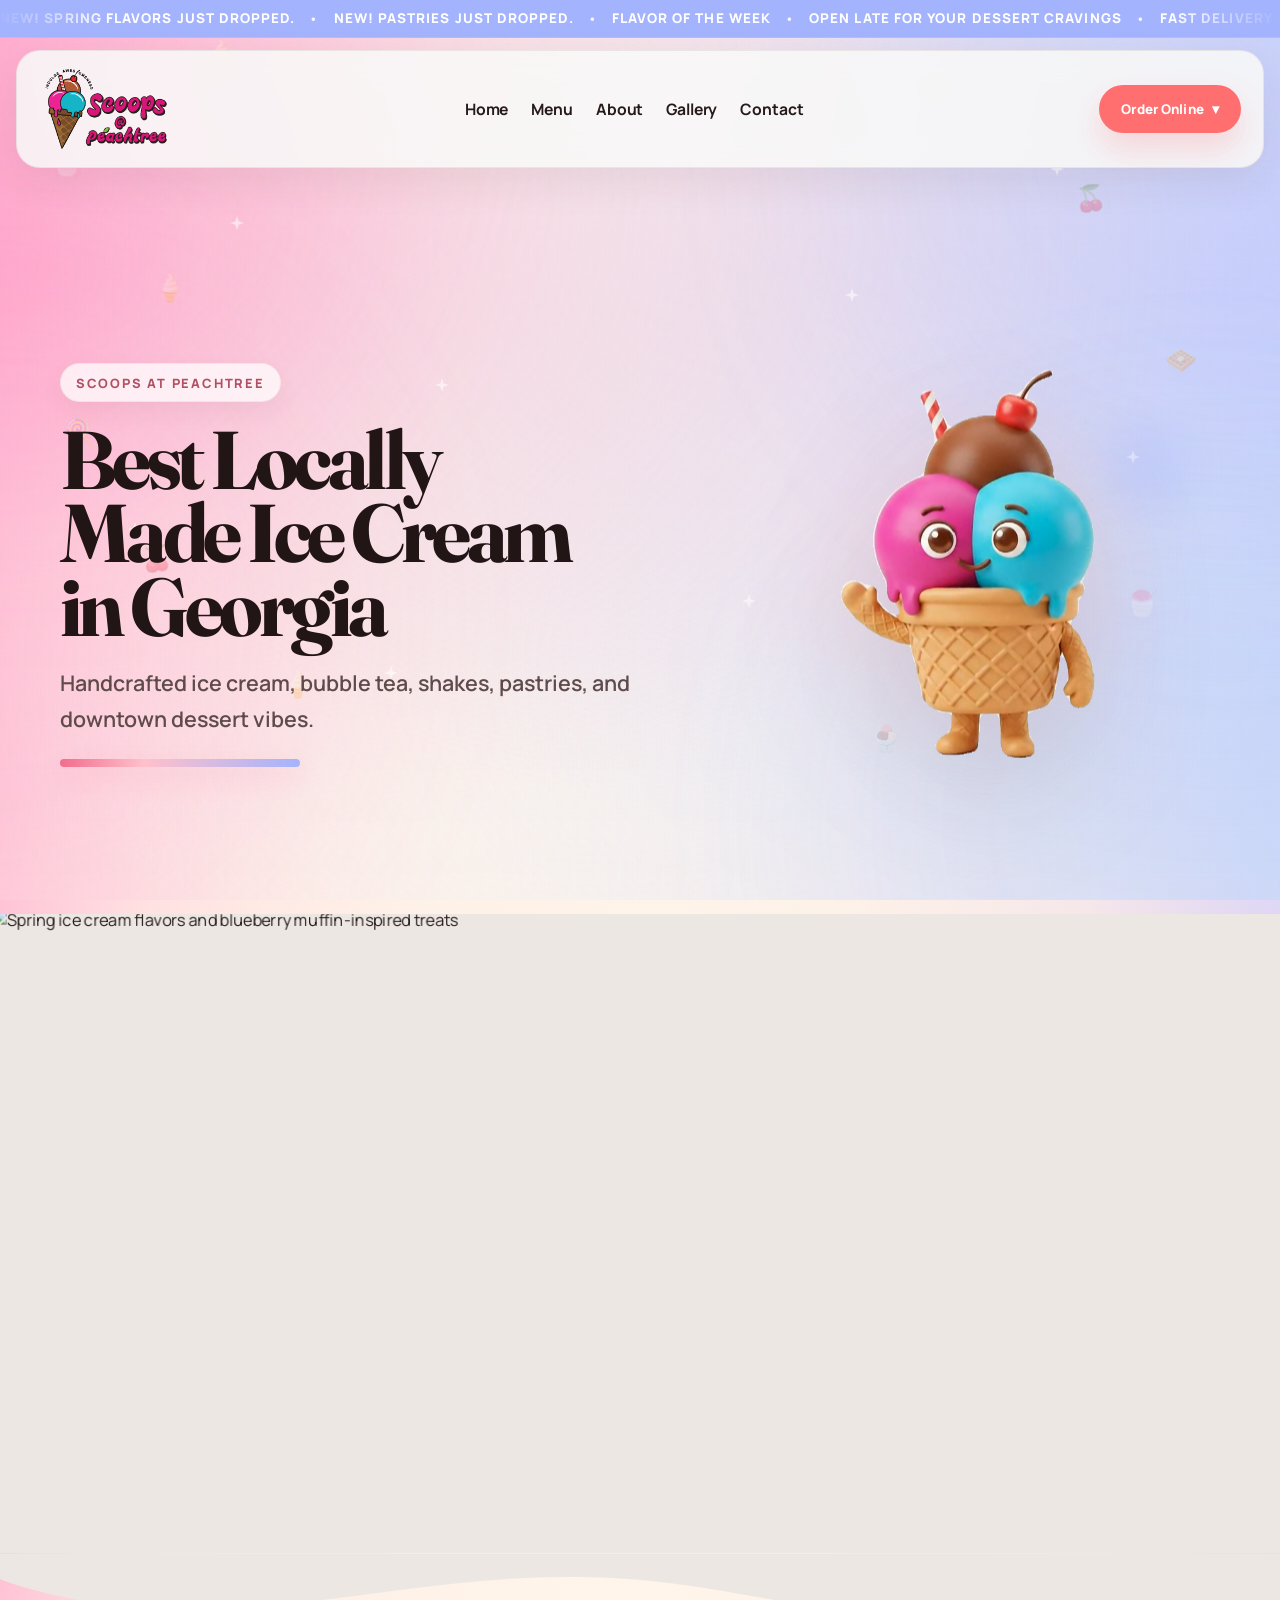
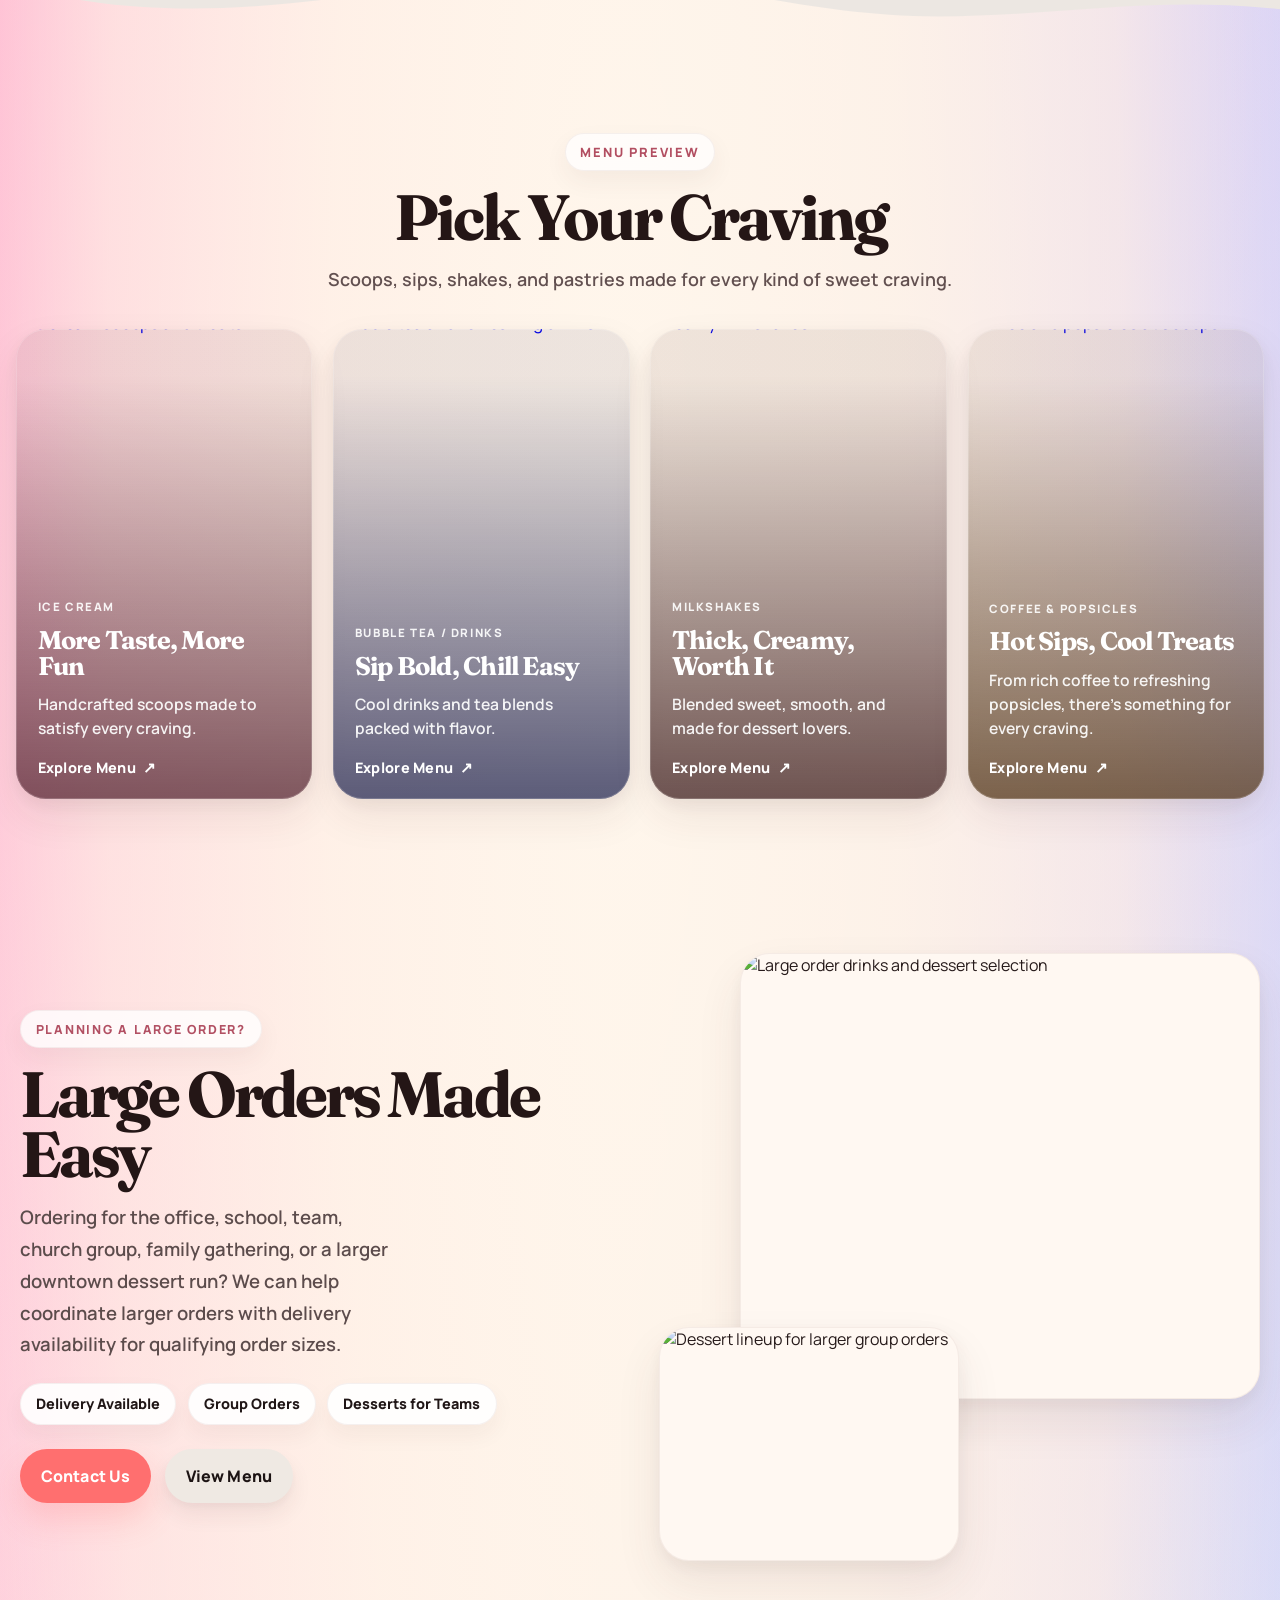
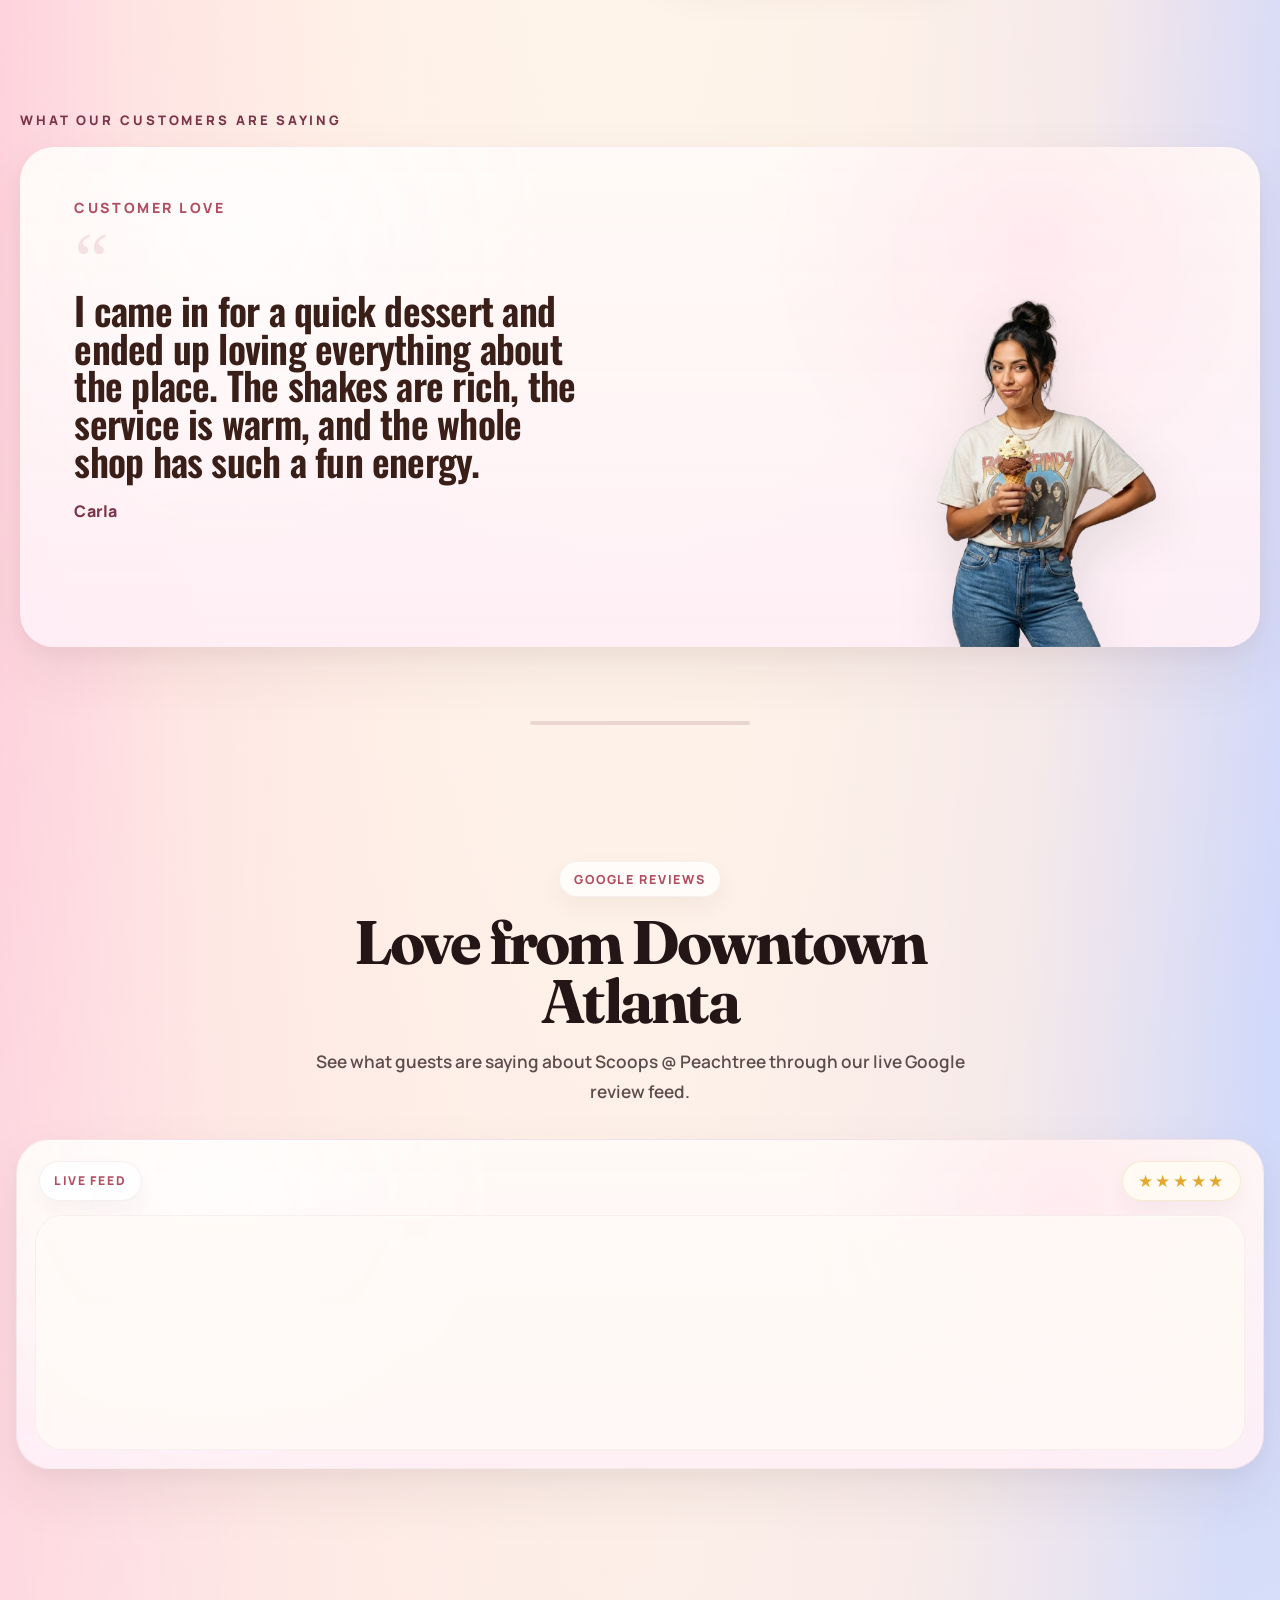
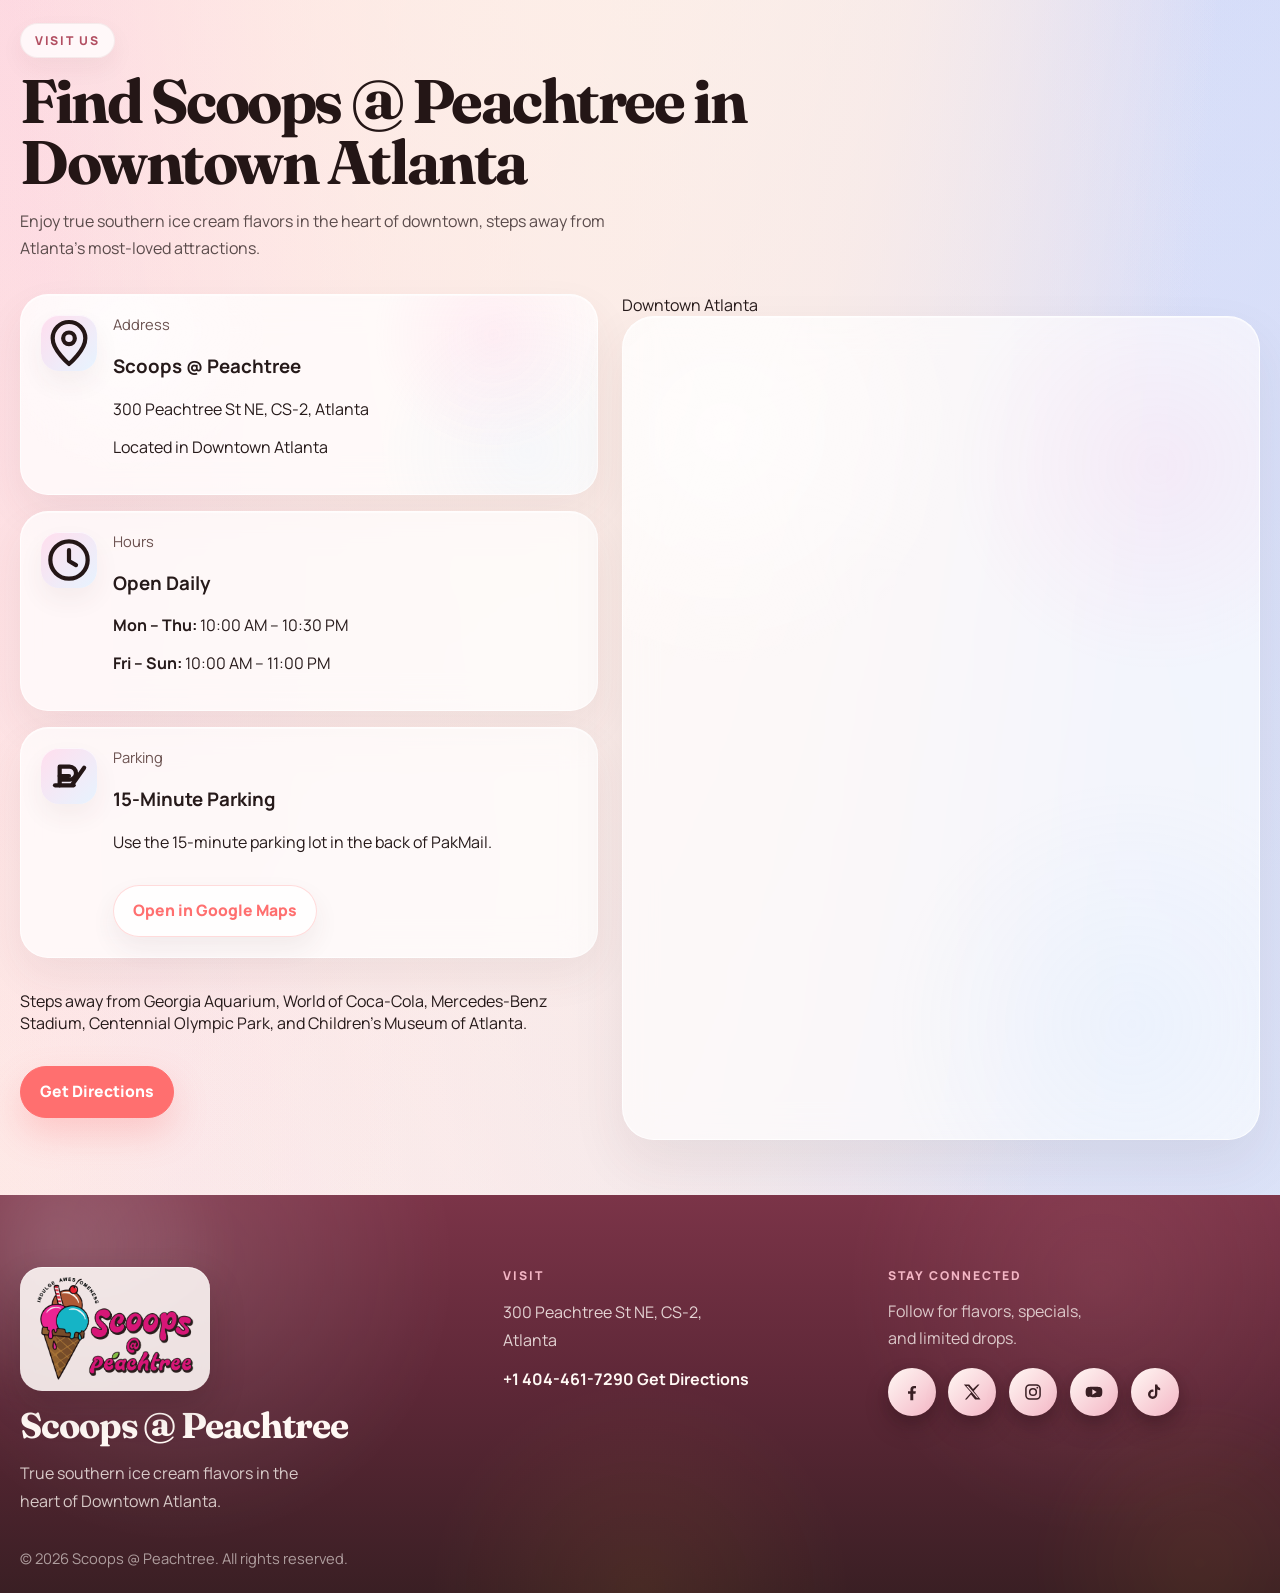
==== index.html @ 9d6b3447 "updated the social account links" ====
<!DOCTYPE html>
<html lang="en">
  <head>
    <meta charset="UTF-8" />
    <meta name="viewport" content="width=device-width, initial-scale=1.0" />
    <title>Scoops at Peachtree</title>

    <link rel="preconnect" href="https://fonts.googleapis.com" />
    <link rel="preconnect" href="https://fonts.gstatic.com" crossorigin />
    <link
      href="https://fonts.googleapis.com/css2?family=Manrope:wght@400;500;600;700;800&family=Fraunces:opsz,wght@9..144,600;9..144,700&display=swap"
      rel="stylesheet"
    />
    <link
      href="https://fonts.googleapis.com/css2?family=Oswald:wght@500;600;700&display=swap"
      rel="stylesheet"
    />

    <link rel="stylesheet" href="./css/announcement-header.css" />
    <link rel="stylesheet" href="./css/hero-section-2.css" />
    <link rel="stylesheet" href="./css/menu-preview.css" />
    <link rel="stylesheet" href="./css/large-order-section.css" />
    <link rel="stylesheet" href="./css/testimonial-slider.css" />
    <link rel="stylesheet" href="./css/google-reviews-section.css" />
    <link rel="stylesheet" href="./css/visit-us.css" />
    <link rel="stylesheet" href="./css/footer.css" />
    <link rel="stylesheet" href="./css/global-background.css" />
  </head>
  <body>
    <!-- Global animated background -->
    <div class="background" aria-hidden="true">
      <!-- Soft cream / pink / blue glow layers -->
      <span class="bg-glow bg-glow--pink-top"></span>
      <span class="bg-glow bg-glow--blue-top"></span>
      <span class="bg-glow bg-glow--pink-mid"></span>
      <span class="bg-glow bg-glow--blue-bottom"></span>

      <!-- Moving sunburst rays -->
      <span class="sunburst-rays sunburst-rays--hero"></span>
      <span class="sunburst-rays sunburst-rays--footer"></span>

      <!-- Falling confetti -->
      <span class="confetti-piece confetti-piece--1"></span>
      <span class="confetti-piece confetti-piece--2"></span>
      <span class="confetti-piece confetti-piece--3"></span>
      <span class="confetti-piece confetti-piece--4"></span>
      <span class="confetti-piece confetti-piece--5"></span>
      <span class="confetti-piece confetti-piece--6"></span>
      <span class="confetti-piece confetti-piece--7"></span>
      <span class="confetti-piece confetti-piece--8"></span>
      <span class="confetti-piece confetti-piece--9"></span>
      <span class="confetti-piece confetti-piece--10"></span>
      <span class="confetti-piece confetti-piece--11"></span>
      <span class="confetti-piece confetti-piece--12"></span>
      <span class="confetti-piece confetti-piece--13"></span>
      <span class="confetti-piece confetti-piece--14"></span>
      <span class="confetti-piece confetti-piece--15"></span>
      <span class="confetti-piece confetti-piece--16"></span>

      <!-- Roaming ice cream / dessert icons -->
      <span class="dessert-icon dessert-icon--1">🍦</span>
      <span class="dessert-icon dessert-icon--2">🍨</span>
      <span class="dessert-icon dessert-icon--3">🍧</span>
      <span class="dessert-icon dessert-icon--4">🍒</span>
      <span class="dessert-icon dessert-icon--5">🍦</span>
      <span class="dessert-icon dessert-icon--6">🧇</span>
      <span class="dessert-icon dessert-icon--7">🍭</span>
      <span class="dessert-icon dessert-icon--8">🍨</span>
      <span class="dessert-icon dessert-icon--9">🍒</span>
      <span class="dessert-icon dessert-icon--10">🍧</span>
      <span class="dessert-icon dessert-icon--11">🍦</span>
      <span class="dessert-icon dessert-icon--12">🍨</span>

      <!-- Sparkles -->
      <span class="bg-sparkle bg-sparkle--1"></span>
      <span class="bg-sparkle bg-sparkle--2"></span>
      <span class="bg-sparkle bg-sparkle--3"></span>
      <span class="bg-sparkle bg-sparkle--4"></span>
      <span class="bg-sparkle bg-sparkle--5"></span>
      <span class="bg-sparkle bg-sparkle--6"></span>
      <span class="bg-sparkle bg-sparkle--7"></span>
      <span class="bg-sparkle bg-sparkle--8"></span>
      <span class="bg-sparkle bg-sparkle--9"></span>
      <span class="bg-sparkle bg-sparkle--10"></span>
    </div>
    <!-- Announcement Bar -->
    <a href="#specials" class="announcement-bar" aria-label="See latest updates and specials">
      <div class="announcement-bar__track">
        <div class="announcement-bar__content">
          <span>NEW! Spring flavors just dropped.</span>
          <span class="dot">•</span>
          <span>NEW! Pastries just dropped.</span>
          <span class="dot">•</span>
          <span>Flavor of the Week</span>
          <span class="dot">•</span>
          <span>Open late for your dessert cravings</span>
          <span class="dot">•</span>
          <span>Fast delivery in Downtown Atlanta</span>
          <span class="dot">•</span>
        </div>

        <div class="announcement-bar__content" aria-hidden="true">
          <span>NEW! Spring flavors just dropped.</span>
          <span class="dot">•</span>
          <span>NEW! Pastries just dropped.</span>
          <span class="dot">•</span>
          <span>Flavor of the Week</span>
          <span class="dot">•</span>
          <span>Open late for your dessert cravings</span>
          <span class="dot">•</span>
          <span>Fast delivery in Downtown Atlanta</span>
          <span class="dot">•</span>
        </div>
      </div>
    </a>

    <!-- Header -->
    <!-- Header -->
    <header class="site-header" id="siteHeader">
      <div class="site-header__inner">
        <a href="./index.html" class="site-logo" aria-label="Scoops at Peachtree home">
          <img
            src="./assets/logo/logo.png"
            alt="Scoops at Peachtree"
          />
        </a>

        <nav class="site-nav" aria-label="Primary navigation">
          <a href="./index.html">Home</a>
          <a href="./menu.html">Menu</a>
          <a href="./about.html">About</a>
          <a href="./gallery.html">Gallery</a>
          <a href="./contact.html">Contact</a>
        </nav>

        <div class="site-header__actions">
          <div class="order-dropdown">
            <button
              class="order-btn order-dropdown__toggle"
              id="orderDropdownToggle"
              type="button"
              aria-expanded="false"
              aria-controls="orderDropdownMenu"
            >
              <span>Order Online</span>
              <span class="order-dropdown__icon" aria-hidden="true">▾</span>
            </button>

            <div
              class="order-dropdown__menu"
              id="orderDropdownMenu"
              role="menu"
              aria-labelledby="orderDropdownToggle"
            >
              <a
                href="https://www.doordash.com/store/scoops-@-peachtree-atlanta-37848883/102619750/?srsltid=AfmBOopWC3pFAUiFpz06vebUOqA6ONpNEwSDxGyI-1xGWV3KAdnwGKV1"
                target="_blank"
                rel="noopener noreferrer"
                class="order-dropdown__item"
                role="menuitem"
              >
                DoorDash
              </a>

              <a
                href="https://www.grubhub.com/restaurant/scoopspeachtree-300-peachtree-street-northeast--cs2-atlanta/12946424"
                target="_blank"
                rel="noopener noreferrer"
                class="order-dropdown__item"
                role="menuitem"
              >
                Grubhub
              </a>

              <a
                href="https://www.ubereats.com/"
                target="_blank"
                rel="noopener noreferrer"
                class="order-dropdown__item"
                role="menuitem"
              >
                Uber Eats
              </a>
            </div>
          </div>

          <button
            class="menu-toggle"
            id="menuToggle"
            type="button"
            aria-label="Open menu"
            aria-expanded="false"
            aria-controls="mobileMenu"
          >
            <span></span>
            <span></span>
            <span></span>
          </button>
        </div>
      </div>

      <!-- Mobile Menu -->
      <div class="mobile-menu" id="mobileMenu">
        <nav class="mobile-menu__nav" aria-label="Mobile navigation">
          <a href="./index.html">Home</a>
          <a href="./menu.html">Menu</a>
          <a href="./about.html">About</a>
          <a href="./gallery.html">Gallery</a>
          <a href="./contact.html">Contact</a>

          <div class="mobile-order-dropdown">
            <button
              class="mobile-order-btn mobile-order-dropdown__toggle"
              id="mobileOrderDropdownToggle"
              type="button"
              aria-expanded="false"
              aria-controls="mobileOrderDropdownMenu"
            >
              <span>Order Online</span>
              <span class="order-dropdown__icon" aria-hidden="true">▾</span>
            </button>

            <div
              class="mobile-order-dropdown__menu"
              id="mobileOrderDropdownMenu"
            >
              <a
                href="https://www.doordash.com/store/scoops-@-peachtree-atlanta-37848883/102619750/?srsltid=AfmBOopWC3pFAUiFpz06vebUOqA6ONpNEwSDxGyI-1xGWV3KAdnwGKV1"
                target="_blank"
                rel="noopener noreferrer"
                class="mobile-order-dropdown__item"
              >
                DoorDash
              </a>

              <a
                href="https://www.grubhub.com/restaurant/scoopspeachtree-300-peachtree-street-northeast--cs2-atlanta/12946424"
                target="_blank"
                rel="noopener noreferrer"
                class="mobile-order-dropdown__item"
              >
                Grubhub
              </a>

              <a
                href="https://www.ubereats.com/"
                target="_blank"
                rel="noopener noreferrer"
                class="mobile-order-dropdown__item"
              >
                Uber Eats
              </a>
            </div>
          </div>
        </nav>
      </div>
    </header>
    <!-- Spacer so fixed top UI doesn't overlap content -->
    <div class="top-offset"></div>

    <main>


      <section class="hero-placeholder" id="hero">
        <div class="hero-placeholder__content">
          <div class="hero-placeholder__text">
            <p class="eyebrow">Scoops at Peachtree</p>
            <h1>Best Locally Made Ice Cream in Georgia</h1>
            <p>
              Handcrafted ice cream, bubble tea, shakes, pastries, and downtown dessert vibes.
            </p>
          </div>

          <div class="hero-placeholder__visual" aria-hidden="true">
            <div class="hero-placeholder__mascot-wrap">
              <video
                class="hero-placeholder__mascot"
                autoplay
                muted
                loop
                playsinline
                preload="auto"
                aria-label="Scoops ice cream mascot animation"
              >
                <source
                  src="./assets/mascot/Ice_Cream_Mascot_Animation.mov"
                  type='video/quicktime; codecs="hvc1"'
                />

                <source
                  src="./assets/mascot/Ice_Cream_Mascot_Animation.webm"
                  type="video/webm"
                />

                Your browser does not support the mascot animation.
              </video>
            </div>
          </div>
        </div>
      </section>

      <section class="hero-section-two" aria-labelledby="hero-two-title">
        <div class="hero-section-two__shell">
          <div class="hero-section-two__media">
            <img
              src="./assets/images/hero_section-2.png"
              alt="Spring ice cream flavors and blueberry muffin-inspired treats"
              class="hero-section-two__image"
            />

            <div class="hero-section-two__overlay">
              <div class="hero-section-two__card">
                <h2 id="hero-two-title">Spring Flavors Are Here!</h2>
                <p class="hero-section-two__text">
                  Spring flavors have bloomed in store and online!
                </p>

                <div class="hero-section-two__actions">
                  <a href="./menu.html" class="hero-section-two__btn hero-section-two__btn--primary">
                    Go to Menu
                  </a>
                  <a href="#visit" class="hero-section-two__btn hero-section-two__btn--secondary">
                    Find Us
                  </a>
                </div>
              </div>
            </div>
          </div>

          <div class="hero-section-two__wave" aria-hidden="true">
            <svg
              viewBox="0 0 1440 170"
              preserveAspectRatio="none"
              xmlns="http://www.w3.org/2000/svg"
            >
              <path
                d="M0,42 C92,92 206,100 327,82 C451,64 554,30 688,40 C819,50 911,103 1056,104 C1190,104 1294,69 1440,92 L1440,170 L0,170 Z"
                fill="#ffffff"
              />
            </svg>
          </div>
        </div>
      </section>

      <section class="menu-preview" aria-labelledby="menu-preview-title">
        <div class="menu-preview__inner">
          <div class="menu-preview__intro">
            <p class="menu-preview__eyebrow">Menu Preview</p>
            <h2 id="menu-preview-title">Pick Your Craving</h2>
            <p class="menu-preview__lead">
              Scoops, sips, shakes, and pastries made for every kind of sweet craving.
            </p>
          </div>

          <div class="menu-preview__grid">
            <a href="./menu.html#ice-cream" class="menu-card menu-card--icecream">
              <div class="menu-card__media">
                <img src="./assets/images/icecream-card.png" alt="Ice cream scoops and treats" />
              </div>
              <div class="menu-card__overlay"></div>
              <div class="menu-card__content">
                <span class="menu-card__kicker">Ice Cream</span>
                <h3>More Taste, More Fun</h3>
                <p>Handcrafted scoops made to satisfy every craving.</p>
                <span class="menu-card__cta">Explore Menu</span>
              </div>
            </a>

            <a href="./menu.html#bubble-tea-drinks" class="menu-card menu-card--drinks">
              <div class="menu-card__media">
                <img
                  src="./assets/images/BubbleTea andDrinks-card.png"
                  alt="Bubble tea and refreshing drinks"
                />
              </div>
              <div class="menu-card__overlay"></div>
              <div class="menu-card__content">
                <span class="menu-card__kicker">Bubble Tea / Drinks</span>
                <h3>Sip Bold, Chill Easy</h3>
                <p>Cool drinks and tea blends packed with flavor.</p>
                <span class="menu-card__cta">Explore Menu</span>
              </div>
            </a>

            <a href="./menu.html#milkshakes" class="menu-card menu-card--milkshakes">
              <div class="menu-card__media">
                <img src="./assets/images/Milkshakes-card.png" alt="Creamy milkshakes" />
              </div>
              <div class="menu-card__overlay"></div>
              <div class="menu-card__content">
                <span class="menu-card__kicker">Milkshakes</span>
                <h3>Thick, Creamy, Worth It</h3>
                <p>Blended sweet, smooth, and made for dessert lovers.</p>
                <span class="menu-card__cta">Explore Menu</span>
              </div>
            </a>

            <a href="./menu.html#coffee" class="menu-card menu-card--pastries">
              <div class="menu-card__media">
                <img src="./assets/images/coffee-pops-card.png" alt="Coffee and popsicles at Scoops" />
              </div>
              <div class="menu-card__overlay"></div>
              <div class="menu-card__content">
                <span class="menu-card__kicker">Coffee & Popsicles</span>
                <h3>Hot Sips, Cool Treats</h3>
                <p>From rich coffee to refreshing popsicles, there’s something for every craving.</p>
                <span class="menu-card__cta">Explore Menu</span>
              </div>
            </a>


          </div>
        </div>
      </section>

      <!-- Large Order Section -->
      <section class="large-order" aria-labelledby="large-order-title">
        <div class="large-order__inner">
          <div class="large-order__content">
            <p class="large-order__eyebrow">Planning a Large Order?</p>
            <h2 id="large-order-title">Large Orders Made Easy</h2>
            <p class="large-order__lead">
              Ordering for the office, school, team, church group, family gathering, or a larger
              downtown dessert run? We can help coordinate larger orders with delivery availability
              for qualifying order sizes.
            </p>

            <div class="large-order__chips" aria-label="Large order highlights">
              <span class="large-order__chip">Delivery Available</span>
              <span class="large-order__chip">Group Orders</span>
              <span class="large-order__chip">Desserts for Teams</span>
            </div>

            <div class="large-order__actions">
              <a href="./contact.html" class="large-order__btn large-order__btn--primary">
                Contact Us
              </a>
              <a href="./menu.html" class="large-order__btn large-order__btn--secondary">
                View Menu
              </a>
            </div>
          </div>

          <div class="large-order__visual">
            <div class="large-order__visual-main">
              <img
                src="./assets/images/orders/orders-2.png"
                alt="Large order drinks and dessert selection"
              />
              <div class="large-order__pill large-order__pill--top">Delivery Available</div>
            </div>

            <div class="large-order__visual-secondary">
              <img
                src="./assets/images/orders/Bubbletea-1.png"
                alt="Dessert lineup for larger group orders"
              />
            </div>

          </div>
        </div>
      </section>
      <!-- Testimonial Slider -->
      <section class="testimonial-slider" aria-labelledby="testimonial-slider-title">
        <div class="testimonial-slider__inner">
          <div class="testimonial-slider__intro">
            <p class="testimonial-slider__eyebrow" id="testimonial-slider-title">
              What Our Customers Are Saying
            </p>
          </div>

          <div
            class="testimonial-slider__stage"
            id="testimonialStage"
            data-autoplay="true"
            data-interval="5000"
          >
            <article class="testimonial-slide is-active" data-index="0" aria-hidden="false">
              <div class="testimonial-slide__card">
                <div class="testimonial-slide__blob" aria-hidden="true"></div>
                <div class="testimonial-slide__line" aria-hidden="true"></div>

                <div class="testimonial-slide__content">
                  <p class="testimonial-slide__kicker">Customer Love</p>
                  <p class="testimonial-slide__quote-mark" aria-hidden="true">“</p>

                  <blockquote class="testimonial-slide__quote">
                    Scoops at Peachtree is my favorite dessert stop downtown. The ice cream tastes
                    fresh, the flavors are fun, and every visit feels like a treat worth coming back for.
                  </blockquote>

                  <p class="testimonial-slide__name">Brian</p>
                </div>

                <div class="testimonial-slide__media">
                  <img
                    src="./assets/images/persons/brian.png"
                    alt="Brian holding an ice cream cone"
                  />
                </div>
              </div>
            </article>

            <article class="testimonial-slide" data-index="1" aria-hidden="true">
              <div class="testimonial-slide__card">
                <div class="testimonial-slide__blob" aria-hidden="true"></div>
                <div class="testimonial-slide__line" aria-hidden="true"></div>

                <div class="testimonial-slide__content">
                  <p class="testimonial-slide__kicker">Customer Love</p>
                  <p class="testimonial-slide__quote-mark" aria-hidden="true">“</p>

                  <blockquote class="testimonial-slide__quote">
                    I came in for a quick dessert and ended up loving everything about the place. The
                    shakes are rich, the service is warm, and the whole shop has such a fun energy.
                  </blockquote>

                  <p class="testimonial-slide__name">Carla</p>
                </div>

                <div class="testimonial-slide__media">
                  <img
                    src="./assets/images/persons/carla.png"
                    alt="Carla smiling with dessert"
                  />
                </div>
              </div>
            </article>

            <article class="testimonial-slide" data-index="2" aria-hidden="true">
              <div class="testimonial-slide__card">
                <div class="testimonial-slide__blob" aria-hidden="true"></div>
                <div class="testimonial-slide__line" aria-hidden="true"></div>

                <div class="testimonial-slide__content">
                  <p class="testimonial-slide__kicker">Customer Love</p>
                  <p class="testimonial-slide__quote-mark" aria-hidden="true">“</p>

                  <blockquote class="testimonial-slide__quote">
                    The pastries and ice cream together are such a good combo. Everything tastes
                    thoughtfully made, and Scoops always feels like the perfect place to end the day.
                  </blockquote>

                  <p class="testimonial-slide__name">Dana</p>
                </div>

                <div class="testimonial-slide__media">
                  <img
                    src="./assets/images/persons/dana.png"
                    alt="Dana holding a dessert"
                  />
                </div>
              </div>
            </article>

            <div class="testimonial-slider__progress" aria-hidden="true">
              <span class="testimonial-slider__progress-bar"></span>
            </div>
          </div>
        </div>
      </section>

      <!-- Google Reviews -->
      <section class="google-reviews" aria-labelledby="google-reviews-title">
        <div class="google-reviews__inner">
          <div class="google-reviews__intro">
            <p class="google-reviews__eyebrow">Google Reviews</p>
            <h2 id="google-reviews-title">Love from Downtown Atlanta</h2>
            <p class="google-reviews__lead">
              See what guests are saying about Scoops @ Peachtree through our live Google review feed.
            </p>
          </div>

          <div class="google-reviews__shell">
            <div class="google-reviews__glow google-reviews__glow--one" aria-hidden="true"></div>
            <div class="google-reviews__glow google-reviews__glow--two" aria-hidden="true"></div>

            <div class="google-reviews__meta">
              <div class="google-reviews__meta-badge">Live Feed</div>
              <div class="google-reviews__meta-stars" aria-label="Five star reviews">
                <span>★★★★★</span>
              </div>
            </div>

            <div class="google-reviews__widget">
              <div
                class="elfsight-app-a44f3460-19a2-4ec0-bb60-834c1dbb4e0c"
                data-elfsight-app-lazy
              ></div>
            </div>
          </div>
        </div>
      </section>

      <!-- Visit Us -->
      <section class="visit-us" id="visit" aria-labelledby="visit-us-title">
        <div class="visit-us__inner">
          <div class="visit-us__intro">
            <p class="visit-us__eyebrow">Visit Us</p>
            <h2 id="visit-us-title">Find Scoops @ Peachtree in Downtown Atlanta</h2>
            <p class="visit-us__lead">
              Enjoy true southern ice cream flavors in the heart of downtown, steps away from Atlanta’s most-loved attractions.
            </p>
          </div>

          <div class="visit-us__layout">
            <div class="visit-us__info">
              <article class="visit-card visit-card--primary">
                <div class="visit-card__icon" aria-hidden="true">
                  <svg viewBox="0 0 24 24" fill="none">
                    <path d="M12 21s7-5.8 7-11a7 7 0 1 0-14 0c0 5.2 7 11 7 11Z" stroke="currentColor" stroke-width="1.8" stroke-linecap="round" stroke-linejoin="round"/>
                    <circle cx="12" cy="10" r="2.5" stroke="currentColor" stroke-width="1.8"/>
                  </svg>
                </div>
                <div class="visit-card__content">
                  <p class="visit-card__label">Address</p>
                  <h3>Scoops @ Peachtree</h3>
                  <p>300 Peachtree St NE, CS-2, Atlanta</p>
                  <p class="visit-card__meta">Located in Downtown Atlanta</p>
                </div>
              </article>



              <article class="visit-card">
                <div class="visit-card__icon" aria-hidden="true">
                  <svg viewBox="0 0 24 24" fill="none">
                    <circle cx="12" cy="12" r="8" stroke="currentColor" stroke-width="1.8"/>
                    <path d="M12 7.8v4.6l3 1.8" stroke="currentColor" stroke-width="1.8" stroke-linecap="round" stroke-linejoin="round"/>
                  </svg>
                </div>
                <div class="visit-card__content">
                  <p class="visit-card__label">Hours</p>
                  <h3>Open Daily</h3>
                  <p><strong>Mon – Thu:</strong> 10:00 AM – 10:30 PM</p>
                  <p><strong>Fri – Sun:</strong> 10:00 AM – 11:00 PM</p>
                </div>
              </article>

              <article class="visit-card">
                <div class="visit-card__icon" aria-hidden="true">
                  <svg viewBox="0 0 24 24" fill="none">
                    <path d="M8 16V8h4.2a2.8 2.8 0 1 1 0 5.6H8" stroke="currentColor" stroke-width="1.8" stroke-linecap="round" stroke-linejoin="round"/>
                    <path d="M6 16h8" stroke="currentColor" stroke-width="1.8" stroke-linecap="round"/>
                    <path d="M8 12h4" stroke="currentColor" stroke-width="1.8" stroke-linecap="round"/>
                    <path d="M18.5 8.5l-5 7" stroke="currentColor" stroke-width="1.8" stroke-linecap="round"/>
                  </svg>
                </div>

                <div class="visit-card__content">
                  <p class="visit-card__label">Parking</p>
                  <h3>15-Minute Parking</h3>
                  <p>Use the 15-minute parking lot in the back of PakMail.</p>

                  <a
                    class="visit-card__link"
                    href="https://www.google.com/maps/search/?api=1&query=29+Baker+St+NW,+Atlanta,+GA+30308"
                    target="_blank"
                    rel="noopener noreferrer"
                  >
                    Open in Google Maps
                  </a>
                </div>
              </article>

              <div class="visit-us__highlight">
                <p>
                  Steps away from Georgia Aquarium, World of Coca-Cola, Mercedes-Benz Stadium,
                  Centennial Olympic Park, and Children’s Museum of Atlanta.
                </p>
              </div>

              <div class="visit-us__actions">
                <a
                  class="visit-us__button"
                  href="https://maps.app.goo.gl/eX7588CRcZnWoWq76"
                  target="_blank"
                  rel="noopener noreferrer"
                >
                  Get Directions
                </a>
              </div>
            </div>

            <div class="visit-us__map-wrap">
              <div class="visit-us__map-badge">Downtown Atlanta</div>
              <div class="visit-us__map-shell">
                <iframe
                  class="visit-us__map"
                  title="Map to Scoops @ Peachtree"
                  loading="lazy"
                  referrerpolicy="no-referrer-when-downgrade"
                  src="https://www.google.com/maps/embed?pb=!1m18!1m12!1m3!1d829.2316638849356!2d-84.38852173042496!3d33.762561113253916!2m3!1f0!2f0!3f0!3m2!1i1024!2i768!4f13.1!3m3!1m2!1s0x88f505b27ce04ef5%3A0xa0af5904982a30f9!2sScoops%40Peachtree!5e0!3m2!1sen!2sus!4v1777434342187!5m2!1sen!2sus"
                  allowfullscreen>
                </iframe>
              </div>
            </div>
          </div>
        </div>
      </section>

      <!-- Footer -->
      <footer class="site-footer" id="contact" aria-labelledby="footer-title">
        <div class="site-footer__glow site-footer__glow--left" aria-hidden="true"></div>
        <div class="site-footer__glow site-footer__glow--right" aria-hidden="true"></div>

        <div class="site-footer__inner">
          <div class="site-footer__top">
            <div class="site-footer__brand">
              <a href="./index.html" class="site-footer__logo" aria-label="Scoops @ Peachtree home">
                <img
                  src="./assets/logo/logo.png"
                  alt="Scoops @ Peachtree"
                />
              </a>

              <h2 id="footer-title" class="site-footer__title">Scoops @ Peachtree</h2>
              <p class="site-footer__tagline">
                True southern ice cream flavors in the heart of Downtown Atlanta.
              </p>
            </div>

            <div class="site-footer__contact">
              <p class="site-footer__label">Visit</p>
              <p class="site-footer__text">300 Peachtree St NE, CS-2, Atlanta</p>
              <a class="site-footer__phone" href="tel:+14044617290">+1 404-461-7290</a>
              <a class="site-footer__directions" href="#visit">Get Directions</a>
            </div>

            <div class="site-footer__social">
              <p class="site-footer__label">Stay Connected</p>
              <p class="site-footer__social-text">
                Follow for flavors, specials, and limited drops.
              </p>

              <div class="site-footer__icons" aria-label="Footer social media links">
                <a
                  class="site-footer__icon"
                  href="https://www.facebook.com/share/1JMHfgwtU4/"
                  aria-label="Facebook"
                  target="_blank"
                  rel="noopener noreferrer"
                >
                  <svg viewBox="0 0 24 24" fill="currentColor" aria-hidden="true">
                    <path d="M13.5 22v-8h2.7l.4-3h-3.1V9.1c0-.9.3-1.6 1.6-1.6h1.7V4.8c-.3 0-1.3-.1-2.5-.1-2.5 0-4.2 1.5-4.2 4.4V11H7.2v3h2.8v8h3.5Z"/>
                  </svg>
                </a>

                <a class="site-footer__icon" href="#" aria-label="X" target="_blank" rel="noopener noreferrer">
                  <svg viewBox="0 0 24 24" fill="currentColor" aria-hidden="true">
                    <path d="M18.9 3H21l-6.9 7.9L22.2 21h-6.4l-5-6-5.2 6H3.5l7.4-8.4L2.2 3h6.5l4.5 5.4L18.9 3Zm-1.1 16h1.8L7.2 4.9H5.3L17.8 19Z"/>
                  </svg>
                </a>
                <a
                  class="site-footer__icon"
                  href="https://www.instagram.com/scoops_at_peachtree?igsh=MTVlZjNndXl3eXMyeQ=="
                  aria-label="Instagram"
                  target="_blank"
                  rel="noopener noreferrer"
                >                  <svg viewBox="0 0 24 24" fill="none" aria-hidden="true">
                    <rect x="3.5" y="3.5" width="17" height="17" rx="4.5" stroke="currentColor" stroke-width="1.8"/>
                    <circle cx="12" cy="12" r="4" stroke="currentColor" stroke-width="1.8"/>
                    <circle cx="17.2" cy="6.8" r="1.1" fill="currentColor"/>
                  </svg>
                </a>

                <a class="site-footer__icon" href="#" aria-label="YouTube" target="_blank" rel="noopener noreferrer">
                  <svg viewBox="0 0 24 24" fill="currentColor" aria-hidden="true">
                    <path d="M21.6 8.4a2.9 2.9 0 0 0-2-2.1C17.8 5.8 12 5.8 12 5.8s-5.8 0-7.6.5a2.9 2.9 0 0 0-2 2.1C2 10.2 2 12 2 12s0 1.8.4 3.6a2.9 2.9 0 0 0 2 2.1c1.8.5 7.6.5 7.6.5s5.8 0 7.6-.5a2.9 2.9 0 0 0 2-2.1c.4-1.8.4-3.6.4-3.6s0-1.8-.4-3.6ZM10 15.2V8.8l5.2 3.2L10 15.2Z"/>
                  </svg>
                </a>

                <a class="site-footer__icon" href="#" aria-label="TikTok" target="_blank" rel="noopener noreferrer">
                  <svg viewBox="0 0 24 24" fill="currentColor" aria-hidden="true">
                    <path d="M14.7 3c.4 2 1.6 3.5 3.5 4.2v2.7a7.1 7.1 0 0 1-3.4-1v5.8a5.6 5.6 0 1 1-5.6-5.6c.3 0 .6 0 .9.1v2.8a2.7 2.7 0 1 0 1.9 2.6V3h2.7Z"/>
                  </svg>
                </a>
              </div>
            </div>
          </div>

          <div class="site-footer__bottom">
            <p>© 2026 Scoops @ Peachtree. All rights reserved.</p>
          </div>
        </div>
      </footer>

      <section id="menu"></section>
      <!-- <section id="visit"></section> -->
      <section id="about"></section>
      <section id="gallery"></section>
      <section id="contact"></section>
      <section id="order"></section>
      <section id="specials"></section>
    </main>

    <script src="https://elfsightcdn.com/platform.js" async></script>

    <script src="./js/announcement-header.js"></script>
    <script src="./js/hero-section-2.js"></script>
    <script src="./js/menu-preview.js"></script>
    <script src="./js/testimonial-slider.js"></script>
    <script src="./js/visit-us.js"></script>
    <script src="./js/footer.js"></script>
  </body>

</html>
---- css/announcement-header.css ----
:root {
  --header-bg: #f9f9f7;
  --announcement-bg: #a4b3fd;
  --announcement-text: #ffffff;
  --text-main: #261a1a;
  --text-soft: #5d4d4d;
  --border-soft: rgba(80, 48, 48, 0.08);
  --shadow-soft: 0 14px 40px rgba(60, 35, 35, 0.08);
  --shadow-sticky: 0 10px 28px rgba(60, 35, 35, 0.1);
  --cta-bg: #7f1d1d;
  --cta-hover: #5f1313;
  --container: 1320px;
  --announcement-height: 38px;
  --header-height: 118px;
  --header-height-scrolled: 96px;
  --radius-pill: 999px;
  --transition: 0.35s ease;
}

*,
*::before,
*::after {
  box-sizing: border-box;
}

html {
  scroll-behavior: smooth;
}

body {
  margin: 0;
  font-family: "Manrope", sans-serif;
  color: var(--text-main);
  /* background: #dfead8; */
  overflow-x: hidden;
}

/* =========================
   Announcement Bar
========================= */

.announcement-bar {
  position: fixed;
  inset: 0 0 auto 0;
  z-index: 1200;
  height: var(--announcement-height);
  display: flex;
  align-items: center;
  overflow: hidden;
  text-decoration: none;
  background: var(--announcement-bg);
  color: var(--announcement-text);
  border-bottom: 1px solid rgba(255, 255, 255, 0.12);
  transition:
    transform 0.45s ease,
    opacity 0.35s ease;
}

.announcement-bar::before,
.announcement-bar::after {
  content: "";
  position: absolute;
  top: 0;
  width: 110px;
  height: 100%;
  z-index: 2;
  pointer-events: none;
}

.announcement-bar::before {
  left: 0;
  background: linear-gradient(
    to right,
    rgba(164, 179, 253, 1),
    rgba(164, 179, 253, 0)
  );
}

.announcement-bar::after {
  right: 0;
  background: linear-gradient(
    to left,
    rgba(164, 179, 253, 1),
    rgba(164, 179, 253, 0)
  );
}

.announcement-bar.is-hidden {
  transform: translateY(-100%);
  opacity: 0;
}

.announcement-bar__track {
  display: flex;
  width: max-content;
  min-width: 100%;
  animation: marquee 26s linear infinite;
}

.announcement-bar:hover .announcement-bar__track {
  animation-play-state: running;
}

.announcement-bar__content {
  display: flex;
  align-items: center;
  gap: 14px;
  white-space: nowrap;
  padding-right: 24px;
  font-size: 0.84rem;
  font-weight: 800;
  letter-spacing: 0.08em;
  text-transform: uppercase;
  line-height: 1;
}

.announcement-bar__content span {
  display: inline-flex;
  align-items: center;
}

.announcement-bar__content .dot {
  opacity: 0.9;
  font-size: 0.75rem;
}

@keyframes marquee {
  from {
    transform: translateX(0%);
  }
  to {
    transform: translateX(-50%);
  }
}

/* =========================
   Header
========================= */

.site-header {
  position: fixed;
  top: var(--announcement-height);
  left: 0;
  width: 100%;
  z-index: 1100;
  transition:
    top 0.45s ease,
    background-color 0.35s ease,
    box-shadow 0.35s ease,
    backdrop-filter 0.35s ease;
}

.site-header.is-condensed {
  top: 0;
}

.site-header__inner {
  width: min(calc(100% - 32px), var(--container));
  min-height: var(--header-height);
  margin: 12px auto 0;
  padding: 0 22px 0 26px;
  display: grid;
  grid-template-columns: auto 1fr auto;
  align-items: center;
  gap: 24px;
  background: rgba(249, 249, 247, 0.88);
  backdrop-filter: blur(14px);
  -webkit-backdrop-filter: blur(14px);
  border: 1px solid var(--border-soft);
  border-radius: 24px;
  box-shadow: var(--shadow-soft);
  transition:
    min-height var(--transition),
    margin-top var(--transition),
    border-radius var(--transition),
    box-shadow var(--transition),
    background-color var(--transition),
    transform var(--transition);
}

.site-header.is-condensed .site-header__inner {
  min-height: var(--header-height-scrolled);
  margin-top: 10px;
  border-radius: 22px;
  background: rgba(249, 249, 247, 0.96);
  box-shadow: var(--shadow-sticky);
}

.site-logo {
  display: inline-flex;
  align-items: center;
  text-decoration: none;
  transform: translateZ(0);
}

.site-logo img {
  width: auto;
  height: 82px;
  display: block;
  object-fit: contain;
  transition:
    height var(--transition),
    transform var(--transition),
    filter var(--transition);
}

.site-header.is-condensed .site-logo img {
  height: 68px;
}

.site-nav {
  display: flex;
  justify-content: center;
  align-items: center;
  gap: 1.45rem;
  flex-wrap: wrap;
}

.site-nav a {
  position: relative;
  text-decoration: none;
  color: var(--text-main);
  font-size: 0.98rem;
  font-weight: 700;
  letter-spacing: -0.01em;
  padding: 0.35rem 0;
  transition:
    color 0.28s ease,
    transform 0.28s ease,
    opacity 0.28s ease;
}

.site-nav a::after {
  content: "";
  position: absolute;
  left: 50%;
  bottom: -4px;
  width: 0;
  height: 2px;
  background: linear-gradient(90deg, #c95b5b, #7f1d1d);
  border-radius: 999px;
  transform: translateX(-50%);
  transition: width 0.28s ease;
}

.site-nav a:hover {
  color: #7f1d1d;
}

.site-nav a:hover::after {
  width: 100%;
}

.site-header__actions {
  display: flex;
  align-items: center;
  gap: 14px;
}

.order-btn,
.mobile-order-btn {
  position: relative;
  display: inline-flex;
  justify-content: center;
  align-items: center;
  text-decoration: none;
  border: 0;
  border-radius: var(--radius-pill);
  font-family: inherit;
  font-weight: 800;
  letter-spacing: 0.01em;
  transition:
    transform 0.28s ease,
    box-shadow 0.28s ease,
    background-color 0.28s ease;
}

.order-btn {
  min-height: 48px;
  padding: 0 22px;
  color: #ffffff;
  background: linear-gradient(135deg, #f08aa0 0%, #ef7d91 100%);
  box-shadow: 0 12px 22px rgba(127, 29, 29, 0.22);
  cursor: pointer;
}

.order-btn:hover {
  transform: translateY(-2px);
  background: linear-gradient(135deg, #f08aa0 0%, #ef7d91 100%);
  box-shadow: 0 16px 26px rgba(127, 29, 29, 0.28);
}

.order-btn:focus-visible,
.mobile-order-btn:focus-visible,
.order-dropdown__item:focus-visible,
.mobile-order-dropdown__item:focus-visible {
  outline: 2px solid rgba(127, 29, 29, 0.35);
  outline-offset: 3px;
}

.order-dropdown {
  position: relative;
}

.order-dropdown__toggle {
  gap: 8px;
}

.order-dropdown__icon {
  display: inline-flex;
  align-items: center;
  justify-content: center;
  font-size: 0.86rem;
  line-height: 1;
  transition: transform 0.28s ease;
}

.order-dropdown.is-open .order-dropdown__icon,
.mobile-order-dropdown.is-open .order-dropdown__icon {
  transform: rotate(180deg);
}

.order-dropdown__menu {
  position: absolute;
  top: calc(100% + 12px);
  right: 0;
  min-width: 230px;
  padding: 10px;
  display: grid;
  gap: 6px;
  background: rgba(249, 249, 247, 0.96);
  backdrop-filter: blur(16px);
  -webkit-backdrop-filter: blur(16px);
  border: 1px solid var(--border-soft);
  border-radius: 20px;
  box-shadow: 0 18px 38px rgba(60, 35, 35, 0.14);
  opacity: 0;
  visibility: hidden;
  pointer-events: none;
  transform: translateY(-8px);
  transition:
    opacity 0.24s ease,
    visibility 0.24s ease,
    transform 0.24s ease;
  z-index: 1250;
}

.order-dropdown.is-open .order-dropdown__menu {
  opacity: 1;
  visibility: visible;
  pointer-events: auto;
  transform: translateY(0);
}

.order-dropdown__item {
  display: flex;
  align-items: center;
  width: 100%;
  min-height: 46px;
  padding: 12px 14px;
  border-radius: 14px;
  text-decoration: none;
  color: var(--text-main);
  font-size: 0.95rem;
  font-weight: 700;
  transition:
    background-color 0.22s ease,
    color 0.22s ease,
    transform 0.22s ease;
}

.order-dropdown__item:hover {
  background: rgba(127, 29, 29, 0.06);
  color: #7f1d1d;
}

.menu-toggle {
  display: none;
  width: 50px;
  height: 50px;
  border: 0;
  border-radius: 50%;
  background: #ffffff;
  box-shadow: 0 8px 20px rgba(0, 0, 0, 0.08);
  cursor: pointer;
  padding: 0;
  align-items: center;
  justify-content: center;
  flex-direction: column;
  gap: 5px;
}

.menu-toggle span {
  width: 19px;
  height: 2px;
  border-radius: 999px;
  background: var(--text-main);
  transition: transform 0.3s ease, opacity 0.3s ease;
}

.menu-toggle.is-active span:nth-child(1) {
  transform: translateY(7px) rotate(45deg);
}

.menu-toggle.is-active span:nth-child(2) {
  opacity: 0;
}

.menu-toggle.is-active span:nth-child(3) {
  transform: translateY(-7px) rotate(-45deg);
}

/* =========================
   Mobile Menu
========================= */

.mobile-menu {
  width: min(calc(100% - 32px), var(--container));
  margin: 10px auto 0;
  background: rgba(249, 249, 247, 0.98);
  backdrop-filter: blur(16px);
  -webkit-backdrop-filter: blur(16px);
  border: 1px solid var(--border-soft);
  border-radius: 24px;
  box-shadow: var(--shadow-soft);
  overflow: hidden;
  max-height: 0;
  opacity: 0;
  pointer-events: none;
  transform: translateY(-10px);
  transition:
    max-height 0.38s ease,
    opacity 0.28s ease,
    transform 0.28s ease,
    padding 0.28s ease;
}

.mobile-menu.is-open {
  max-height: 520px;
  opacity: 1;
  pointer-events: auto;
  transform: translateY(0);
}

.mobile-menu__nav {
  display: flex;
  flex-direction: column;
  padding: 14px;
}

.mobile-menu__nav > a {
  text-decoration: none;
  color: var(--text-main);
  font-size: 1rem;
  font-weight: 700;
  padding: 14px 12px;
  border-radius: 16px;
  transition: background-color 0.25s ease, color 0.25s ease;
}

.mobile-menu__nav > a:hover {
  background: rgba(127, 29, 29, 0.06);
  color: #7f1d1d;
}

.mobile-order-dropdown {
  display: none;
  flex-direction: column;
  margin-top: 8px;
}

.mobile-order-btn {
  width: 100%;
  min-height: 50px;
  padding: 0 18px;
  color: #ffffff;
  background: linear-gradient(135deg, #f08aa0 0%, #ef7d91 100%);
  cursor: pointer;
  gap: 8px;
}

.mobile-order-dropdown__toggle {
  justify-content: space-between;
}

.mobile-order-dropdown__menu {
  display: grid;
  gap: 6px;
  max-height: 0;
  overflow: hidden;
  opacity: 0;
  padding-top: 0;
  transition:
    max-height 0.28s ease,
    opacity 0.22s ease,
    padding-top 0.22s ease;
}

.mobile-order-dropdown.is-open .mobile-order-dropdown__menu {
  max-height: 220px;
  opacity: 1;
  padding-top: 8px;
}

.mobile-order-dropdown__item {
  display: flex;
  align-items: center;
  min-height: 44px;
  padding: 12px 14px;
  margin-left: 6px;
  border-radius: 14px;
  text-decoration: none;
  color: var(--text-main);
  font-size: 0.95rem;
  font-weight: 700;
  background: rgba(127, 29, 29, 0.05);
  transition:
    background-color 0.22s ease,
    color 0.22s ease;
}

.mobile-order-dropdown__item:hover {
  background: rgba(127, 29, 29, 0.1);
  color: #7f1d1d;
}

/* =========================
   Layout Offset
========================= */

.top-offset {
  height: calc(var(--announcement-height) + var(--header-height));
}

/* =========================
   Responsive
========================= */

@media (max-width: 1180px) {
  .site-nav {
    gap: 1rem;
  }

  .site-nav a {
    font-size: 0.92rem;
  }

  .order-btn {
    padding: 0 18px;
  }
}

@media (max-width: 980px) {
  :root {
    --header-height: 96px;
    --header-height-scrolled: 84px;
  }

  .site-header__inner {
    grid-template-columns: auto 1fr auto;
    padding: 0 16px 0 18px;
  }

  .site-nav {
    display: none;
  }

  .menu-toggle {
    display: inline-flex;
  }

  .order-dropdown {
    display: none;
  }

  .mobile-order-dropdown {
    display: flex;
  }

  .site-logo img {
    height: 64px;
  }

  .site-header.is-condensed .site-logo img {
    height: 46px;
  }

  .top-offset {
    height: calc(var(--announcement-height) + var(--header-height));
  }
}

@media (min-width: 981px) {
  .mobile-order-dropdown {
    display: none;
  }
}

@media (max-width: 640px) {
  :root {
    --announcement-height: 36px;
  }

  .announcement-bar__content {
    font-size: 0.75rem;
    gap: 11px;
  }

  .site-header__inner {
    width: min(calc(100% - 20px), var(--container));
    margin-top: 8px;
    padding: 0 18px 0 20px;
    border-radius: 20px;
  }

  .site-header.is-condensed .site-header__inner {
    border-radius: 18px;
  }

  .site-logo img {
    height: 64px;
  }

  .site-header.is-condensed .site-logo img {
    height: 56px;
  }

  .menu-toggle {
    width: 46px;
    height: 46px;
  }

  .order-dropdown__menu {
    min-width: 210px;
  }

  .mobile-order-btn {
    font-size: 0.92rem;
    padding: 0 16px;
  }

  .mobile-order-dropdown__item {
    font-size: 0.92rem;
  }

  .top-offset {
    height: calc(var(--announcement-height) + var(--header-height));
  }
}

/* =========================
   Mobile Header Polish
========================= */

@media (max-width: 640px) {
  :root {
    --announcement-height: 36px;
    --header-height: 78px;
    --header-height-scrolled: 70px;
  }

  .site-header__inner {
    min-height: var(--header-height);
    width: calc(100% - 28px);
    margin-top: 10px;
    padding: 0 18px;
    display: flex;
    align-items: center;
    justify-content: space-between;
    border-radius: 22px;
  }

  .site-header.is-condensed .site-header__inner {
    min-height: var(--header-height-scrolled);
  }

  .site-logo {
    display: flex;
    align-items: center;
  }

  .site-logo img {
    height: 56px;
  }

  .site-header.is-condensed .site-logo img {
    height: 50px;
  }

  .site-header__actions {
    display: flex;
    align-items: center;
  }

  .menu-toggle {
    width: 48px;
    height: 48px;
    flex: 0 0 48px;
  }

  .top-offset {
    height: calc(var(--announcement-height) + var(--header-height) + 4px);
  }
}

@media (max-width: 380px) {
  .site-logo img {
    height: 50px;
  }

  .menu-toggle {
    width: 44px;
    height: 44px;
    flex-basis: 44px;
  }
}
---- css/hero-section-2.css ----
/* =========================
   HERO SECTION 1
========================= */

/* .hero-placeholder {
  position: relative;
  overflow: hidden;
  padding: clamp(4.75rem, 8vw, 7.25rem) 1.25rem clamp(3.4rem, 5vw, 5rem);
  background:
    radial-gradient(circle at 12% 12%, rgba(255, 211, 223, 0.28), transparent 26%),
    radial-gradient(circle at 88% 18%, rgba(164, 179, 253, 0.18), transparent 22%),
    radial-gradient(circle at 50% 100%, rgba(255, 255, 255, 0.18), transparent 28%);
} */

.hero-placeholder {
  position: relative;
  overflow: hidden;
  padding: clamp(4.75rem, 8vw, 7.25rem) 1.25rem clamp(3.4rem, 5vw, 5rem);
  background: transparent;
}

/* .hero-placeholder::before {
  content: "";
  position: absolute;
  inset: auto auto 8% -3%;
  width: clamp(180px, 22vw, 300px);
  height: clamp(180px, 22vw, 300px);
  background: radial-gradient(circle, rgba(255, 184, 200, 0.26), rgba(255, 184, 200, 0));
  filter: blur(12px);
  pointer-events: none;
}

.hero-placeholder::after {
  content: "";
  position: absolute;
  inset: 8% -5% auto auto;
  width: clamp(220px, 24vw, 360px);
  height: clamp(220px, 24vw, 360px);
  background: radial-gradient(circle, rgba(164, 179, 253, 0.22), rgba(164, 179, 253, 0));
  filter: blur(10px);
  pointer-events: none;
} */

.hero-placeholder__content {
  position: relative;
  z-index: 2;
  width: min(1160px, 100%);
  margin: 0 auto;
  display: grid;
  grid-template-columns: minmax(320px, 0.95fr) minmax(280px, 0.85fr);
  gap: clamp(1.5rem, 4vw, 3rem);
  align-items: center;
}

.hero-placeholder__text {
  display: grid;
  gap: 1.3rem;
}

.eyebrow {
  display: inline-flex;
  align-items: center;
  width: fit-content;
  margin: 0;
  padding: 0.58rem 0.92rem;
  border-radius: 999px;
  background: rgba(255, 255, 255, 0.74);
  border: 1px solid rgba(126, 84, 84, 0.08);
  box-shadow: 0 10px 24px rgba(83, 47, 47, 0.06);
  color: #b25063;
  font-size: 0.8rem;
  font-weight: 800;
  letter-spacing: 0.14em;
  text-transform: uppercase;
  backdrop-filter: blur(10px);
  -webkit-backdrop-filter: blur(10px);
}

.hero-placeholder h1 {
  margin: 0;
  max-width: 11.5ch;
  font-family: "Fraunces", serif;
  font-size: clamp(3.15rem, 7vw, 6.35rem);
  line-height: 0.9;
  letter-spacing: -0.055em;
  color: #221515;
  text-wrap: balance;
}

.hero-placeholder p:last-child {
  max-width: 760px;
  margin: 0;
  font-size: clamp(1.05rem, 1.8vw, 1.34rem);
  line-height: 1.72;
  color: #5f4b4b;
  font-weight: 600;
}

.hero-placeholder__text::after {
  content: "";
  width: min(240px, 42vw);
  height: 8px;
  border-radius: 999px;
  background: linear-gradient(90deg, #f26c8d 0%, #ffc0cb 35%, #a4b3fd 100%);
  box-shadow: 0 10px 24px rgba(242, 108, 141, 0.2);
}

.hero-placeholder__visual {
  position: relative;
  min-height: clamp(360px, 42vw, 620px);
  display: flex;
  align-items: center;
  justify-content: center;
  overflow: visible;
}

.hero-placeholder__visual::before {
  content: "";
  position: absolute;
  inset: 12% 10% 10% 14%;
  border-radius: 50%;
  background: radial-gradient(circle, rgba(255, 216, 228, 0.55) 0%, rgba(255, 216, 228, 0) 70%);
  filter: blur(18px);
  z-index: 0;
}

.hero-placeholder__visual::after {
  content: "";
  position: absolute;
  inset: 20% 2% auto auto;
  width: clamp(90px, 10vw, 140px);
  height: clamp(90px, 10vw, 140px);
  border-radius: 50%;
  background: radial-gradient(circle, rgba(164, 179, 253, 0.28) 0%, rgba(164, 179, 253, 0) 72%);
  filter: blur(10px);
  z-index: 0;
}

.hero-placeholder__mascot-wrap {
  position: relative;
  z-index: 1;
  width: min(100%, 520px);
  transform: translateX(24px) scale(1.55);
  transform-origin: center center;
  animation: heroMascotFloat 5.8s ease-in-out infinite;
  filter: drop-shadow(0 28px 40px rgba(83, 47, 47, 0.16));
}

.hero-placeholder__mascot {
  display: block;
  width: 100%;
  height: auto;
  object-fit: contain;
  transform-origin: center bottom;
}

@keyframes heroMascotFloat {
  0% {
    transform: translateX(24px) scale(1.55) translateY(0) rotate(-1.2deg);
  }

  50% {
    transform: translateX(24px) scale(1.55) translateY(-10px) rotate(1deg);
  }

  100% {
    transform: translateX(24px) scale(1.55) translateY(0) rotate(-1.2deg);
  }
}

/* =========================
   HERO SECTION 2
========================= */

.hero-section-two {
  position: relative;
  margin: 0;
  padding: 1rem 0 0;
  background: transparent;
}

.hero-section-two__shell {
  width: min(100%, 1920px);
  margin: 0 auto;
}

.hero-section-two__media {
  position: relative;
  min-height: clamp(580px, 58vw, 840px);
  overflow: hidden;
  background: #ece7e2;

  -webkit-mask-image:
    linear-gradient(#000, #000),
    url("data:image/svg+xml,%3Csvg viewBox='0 0 1440 170' preserveAspectRatio='none' xmlns='http://www.w3.org/2000/svg'%3E%3Cpath d='M0,0 H1440 V92 C1294,69 1190,104 1056,104 C911,103 819,50 688,40 C554,30 451,64 327,82 C206,100 92,92 0,42 Z' fill='black'/%3E%3C/svg%3E");

  -webkit-mask-size:
    100% calc(100% - clamp(84px, 8vw, 136px)),
    100% clamp(84px, 8vw, 136px);

  -webkit-mask-position:
    top,
    bottom;

  -webkit-mask-repeat:
    no-repeat,
    no-repeat;

  mask-image:
    linear-gradient(#000, #000),
    url("data:image/svg+xml,%3Csvg viewBox='0 0 1440 170' preserveAspectRatio='none' xmlns='http://www.w3.org/2000/svg'%3E%3Cpath d='M0,0 H1440 V92 C1294,69 1190,104 1056,104 C911,103 819,50 688,40 C554,30 451,64 327,82 C206,100 92,92 0,42 Z' fill='black'/%3E%3C/svg%3E");

  mask-size:
    100% calc(100% - clamp(84px, 8vw, 136px)),
    100% clamp(84px, 8vw, 136px);

  mask-position:
    top,
    bottom;

  mask-repeat:
    no-repeat,
    no-repeat;
}

.hero-section-two__image {
  position: absolute;
  inset: 0;
  width: 100%;
  height: 100%;
  display: block;
  object-fit: cover;
  object-position: center center;
  transform: scale(1.015);
  will-change: transform;
  animation: heroTwoImageFloat 14s ease-in-out infinite alternate;
}

.hero-section-two__overlay {
  position: absolute;
  inset: 0;
  z-index: 2;
  display: flex;
  align-items: flex-start;
  justify-content: flex-start;
  pointer-events: none;
}

.hero-section-two__card {
  pointer-events: auto;
  position: relative;
  width: min(43%, 800px);
  min-height: 290px;
  margin-top: 1rem;
  background: #f4f4f2;
  border-radius: 0 0 86px 0;
  padding: 2.2rem 2.4rem 2rem;
  box-shadow: none;
  opacity: 0;
  transform: translateY(34px);
  transition:
    opacity 0.8s ease,
    transform 0.9s cubic-bezier(0.22, 1, 0.36, 1);
}

.hero-section-two.is-visible .hero-section-two__card {
  opacity: 1;
  transform: translateY(0);
}

.hero-section-two__card h2 {
  margin: 0;
  font-family: "Fraunces", serif;
  font-size: clamp(2.45rem, 3.8vw, 4.45rem);
  line-height: 0.95;
  letter-spacing: -0.045em;
  color: #df2d55;
  white-space: nowrap;
  opacity: 0;
  transform: translateY(18px);
  transition:
    opacity 0.65s ease 0.15s,
    transform 0.75s cubic-bezier(0.22, 1, 0.36, 1) 0.15s;
}

.hero-section-two.is-visible .hero-section-two__card h2 {
  opacity: 1;
  transform: translateY(0);
}

.hero-section-two__text {
  margin: 1.15rem 0 0;
  max-width: 560px;
  font-family: "Manrope", sans-serif;
  font-size: clamp(1.05rem, 1.35vw, 1.55rem);
  line-height: 1.42;
  font-weight: 600;
  color: #342a2a;
  opacity: 0;
  transform: translateY(16px);
  transition:
    opacity 0.65s ease 0.28s,
    transform 0.75s cubic-bezier(0.22, 1, 0.36, 1) 0.28s;
}

.hero-section-two.is-visible .hero-section-two__text {
  opacity: 1;
  transform: translateY(0);
}

.hero-section-two__actions {
  display: flex;
  align-items: center;
  gap: 1rem;
  margin-top: 1.7rem;
  opacity: 0;
  transform: translateY(14px);
  transition:
    opacity 0.65s ease 0.4s,
    transform 0.75s cubic-bezier(0.22, 1, 0.36, 1) 0.4s;
}

.hero-section-two.is-visible .hero-section-two__actions {
  opacity: 1;
  transform: translateY(0);
}

.hero-section-two__btn {
  min-height: 58px;
  padding: 0 1.8rem;
  border-radius: 999px;
  display: inline-flex;
  align-items: center;
  justify-content: center;
  text-decoration: none;
  font-family: "Manrope", sans-serif;
  font-size: 1rem;
  font-weight: 800;
  letter-spacing: 0.01em;
  transition:
    transform 0.25s ease,
    background-color 0.25s ease,
    box-shadow 0.25s ease,
    color 0.25s ease;
}

.hero-section-two__btn:hover {
  transform: translateY(-2px);
}

.hero-section-two__btn--primary {
  background: #050505;
  color: #ffffff;
  box-shadow: 0 10px 22px rgba(0, 0, 0, 0.16);
}

.hero-section-two__btn--primary:hover {
  background: #171717;
  box-shadow: 0 16px 26px rgba(0, 0, 0, 0.22);
}

.hero-section-two__btn--secondary {
  background: #dedede;
  color: #141414;
}

.hero-section-two__btn--secondary:hover {
  background: #d2d2d2;
}

/* The old visible SVG wave is no longer needed.
   The wave is now created by masking .hero-section-two__media. */
.hero-section-two__wave {
  display: none;
}

.hero-section-two__wave svg {
  width: 100%;
  height: clamp(84px, 8vw, 136px);
  display: block;
}

@keyframes heroTwoImageFloat {
  0% {
    transform: scale(1.015) translate3d(0, 0, 0);
  }

  100% {
    transform: scale(1.045) translate3d(0, -6px, 0);
  }
}

/* =========================
   RESPONSIVE
========================= */

@media (max-width: 1400px) {
  .hero-placeholder h1 {
    font-size: clamp(2.95rem, 6.4vw, 5.55rem);
  }

  .hero-section-two__card {
    width: min(47%, 760px);
    padding: 2rem 2rem 1.85rem;
  }

  .hero-section-two__card h2 {
    font-size: clamp(2.15rem, 3.7vw, 3.9rem);
  }
}

@media (max-width: 1180px) {
  .hero-placeholder {
    padding-top: 4.15rem;
    padding-bottom: 3rem;
  }

  .hero-placeholder__content {
    grid-template-columns: 1fr;
  }

  .hero-placeholder h1 {
    max-width: 12ch;
    font-size: clamp(2.7rem, 6.5vw, 5.2rem);
  }

  .hero-placeholder p:last-child {
    max-width: 680px;
  }

  .hero-placeholder__visual {
    min-height: 420px;
    margin-top: 0.5rem;
  }

  .hero-placeholder__mascot-wrap {
    width: min(100%, 420px);
    transform: scale(1.18);
  }

  .hero-section-two__media {
    min-height: 740px;
  }

  .hero-section-two__image {
    object-position: 60% center;
  }

  .hero-section-two__card {
    width: min(52%, 690px);
    min-height: 250px;
    padding: 1.8rem 1.7rem 1.6rem;
    border-radius: 0 0 64px 0;
  }

  .hero-section-two__card h2 {
    font-size: clamp(2rem, 3.6vw, 3.4rem);
  }

  .hero-section-two__text {
    font-size: 1rem;
  }

  @keyframes heroMascotFloat {
    0% {
      transform: scale(1.18) translateY(0) rotate(-1.2deg);
    }

    50% {
      transform: scale(1.18) translateY(-10px) rotate(1deg);
    }

    100% {
      transform: scale(1.18) translateY(0) rotate(-1.2deg);
    }
  }
}

@media (max-width: 980px) {
  .hero-placeholder {
    padding: 3.7rem 1rem 2.7rem;
  }

  .hero-placeholder h1 {
    max-width: 12ch;
    font-size: clamp(2.45rem, 8vw, 4.4rem);
    line-height: 0.96;
  }

  .hero-placeholder p:last-child {
    font-size: 1rem;
    line-height: 1.65;
  }

  .hero-section-two {
    padding-top: 0.9rem;
    padding-bottom: 0;
  }

  .hero-section-two__media {
    min-height: 700px;
  }

  .hero-section-two__image {
    object-position: 62% center;
  }

  .hero-section-two__overlay {
    align-items: flex-start;
    justify-content: flex-start;
  }

  .hero-section-two__card {
    width: min(88%, 520px);
    min-height: auto;
    margin: 0;
    border-radius: 0 0 52px 0;
    padding: 1.5rem 1.25rem 1.25rem;
  }

  .hero-section-two__card h2 {
    white-space: normal;
    font-size: clamp(2rem, 7vw, 3.2rem);
    line-height: 0.98;
  }

  .hero-section-two__text {
    max-width: 100%;
    margin-top: 0.9rem;
    font-size: 1rem;
    line-height: 1.45;
  }

  .hero-section-two__actions {
    margin-top: 1.2rem;
    flex-wrap: wrap;
    gap: 0.8rem;
  }

  .hero-section-two__btn {
    flex: 0 1 auto;
    min-height: 54px;
    padding: 0 1.15rem;
  }
}

@media (max-width: 640px) {
  .hero-placeholder {
    padding: 0.35rem 0.9rem 0.75rem;
  }

  .hero-placeholder__content {
    gap: 0.25rem;
  }

  .eyebrow {
    font-size: 0.72rem;
    letter-spacing: 0.12em;
    padding: 0.48rem 0.78rem;
  }

  .hero-placeholder h1 {
    font-size: clamp(2.15rem, 10vw, 3.3rem);
    line-height: 1;
  }

  .hero-placeholder p:last-child {
    font-size: 0.96rem;
    line-height: 1.58;
  }

  .hero-placeholder__text::after {
    height: 6px;
    width: min(150px, 42vw);
  }

  .hero-placeholder__visual {
    min-height: 260px;
    margin-top: -1.25rem;
    overflow: visible;
  }

  .hero-placeholder__mascot-wrap {
    width: min(100%, 330px);
    transform: scale(1.12);
  }

  .hero-section-two {
    padding-top: 0.75rem;
    padding-bottom: 0;
  }

  .hero-section-two__media {
    min-height: 620px;
  }

  .hero-section-two__image {
    object-position: 64% center;
    animation-duration: 16s;
  }

  .hero-section-two__card {
    width: min(92%, 430px);
    margin: 0;
    padding: 1.2rem 1rem 1rem;
    border-radius: 0 0 42px 0;
  }

  .hero-section-two__card h2 {
    font-size: clamp(1.95rem, 8.8vw, 2.7rem);
    line-height: 1;
  }

  .hero-section-two__text {
    font-size: 0.96rem;
  }

  .hero-section-two__actions {
    flex-direction: column;
    align-items: stretch;
    gap: 0.7rem;
  }

  .hero-section-two__btn {
    width: 100%;
    min-height: 52px;
    font-size: 0.95rem;
    flex: none;
    border-radius: 28px;
  }

  @keyframes heroMascotFloat {
    0% {
      transform: scale(1.12) translateY(0) rotate(-1.2deg);
    }

    50% {
      transform: scale(1.12) translateY(-8px) rotate(1deg);
    }

    100% {
      transform: scale(1.12) translateY(0) rotate(-1.2deg);
    }
  }
}

@media (max-width: 420px) {
  .hero-placeholder h1 {
    font-size: 2rem;
  }

  .hero-section-two__media {
    min-height: 600px;
  }

  .hero-section-two__card h2 {
    font-size: 1.85rem;
  }
}

@media (max-width: 380px) {
  .hero-placeholder__visual {
    min-height: 240px;
    margin-top: -1rem;
  }

  .hero-placeholder__mascot-wrap {
    width: min(100%, 305px);
  }

  @keyframes heroMascotFloat {
    0% {
      transform: scale(1.08) translateY(0) rotate(-1.2deg);
    }

    50% {
      transform: scale(1.08) translateY(-8px) rotate(1deg);
    }

    100% {
      transform: scale(1.08) translateY(0) rotate(-1.2deg);
    }
  }
}

@media (prefers-reduced-motion: reduce) {
  .hero-placeholder__mascot-wrap,
  .hero-section-two__image {
    animation: none;
  }

  .hero-section-two__card,
  .hero-section-two__card h2,
  .hero-section-two__text,
  .hero-section-two__actions,
  .hero-section-two__btn {
    transition: none;
  }
}
---- css/menu-preview.css ----
.menu-preview {
  position: relative;
  padding: clamp(3.5rem, 6vw, 5.5rem) 1rem clamp(4rem, 6vw, 5.5rem);
  /* background removed */
}

.menu-preview__inner {
  width: min(1320px, 100%);
  margin: 0 auto;
}

.menu-preview__intro {
  max-width: 760px;
  margin: 0 auto 2.2rem;
  text-align: center;
  opacity: 0;
  transform: translateY(24px);
  transition:
    opacity 0.7s ease,
    transform 0.8s cubic-bezier(0.22, 1, 0.36, 1);
}

.menu-preview.is-visible .menu-preview__intro {
  opacity: 1;
  transform: translateY(0);
}

.menu-preview__eyebrow {
  display: inline-flex;
  align-items: center;
  margin: 0;
  padding: 0.55rem 0.9rem;
  border-radius: 999px;
  background: rgba(255, 255, 255, 0.72);
  border: 1px solid rgba(126, 84, 84, 0.08);
  color: #b24e61;
  box-shadow: 0 10px 24px rgba(83, 47, 47, 0.06);
  font-size: 0.8rem;
  font-weight: 800;
  letter-spacing: 0.14em;
  text-transform: uppercase;
}

.menu-preview__intro h2 {
  margin: 1rem 0 0;
  font-family: "Fraunces", serif;
  font-size: clamp(2.4rem, 5vw, 4.5rem);
  line-height: 0.95;
  letter-spacing: -0.045em;
  color: #241616;
}

.menu-preview__lead {
  max-width: 640px;
  margin: 1rem auto 0;
  font-size: clamp(1rem, 1.4vw, 1.18rem);
  line-height: 1.7;
  color: #625050;
  font-weight: 600;
}

.menu-preview__grid {
  display: grid;
  grid-template-columns: repeat(4, minmax(0, 1fr));
  gap: 1.3rem;
}

.menu-card {
  position: relative;
  min-height: 470px;
  border-radius: 30px;
  overflow: hidden;
  text-decoration: none;
  isolation: isolate;
  box-shadow:
    0 18px 40px rgba(74, 43, 43, 0.08),
    0 6px 18px rgba(74, 43, 43, 0.06);
  transform: translateY(28px);
  opacity: 0;
  transition:
    transform 0.45s ease,
    box-shadow 0.35s ease,
    opacity 0.65s ease;
}

.menu-preview.is-visible .menu-card {
  opacity: 1;
  transform: translateY(0);
}

.menu-preview.is-visible .menu-card:nth-child(1) {
  transition-delay: 0.08s;
}

.menu-preview.is-visible .menu-card:nth-child(2) {
  transition-delay: 0.16s;
}

.menu-preview.is-visible .menu-card:nth-child(3) {
  transition-delay: 0.24s;
}

.menu-preview.is-visible .menu-card:nth-child(4) {
  transition-delay: 0.32s;
}

.menu-card::before {
  content: "";
  position: absolute;
  inset: 0;
  border-radius: 30px;
  border: 1px solid rgba(255, 255, 255, 0.18);
  z-index: 4;
  pointer-events: none;
}

.menu-card__media {
  position: absolute;
  inset: 0;
  overflow: hidden;
}

.menu-card__media img {
  width: 100%;
  height: 100%;
  display: block;
  object-fit: cover;
  object-position: center center;
  transform: scale(1.08);
  transition:
    transform 0.8s cubic-bezier(0.22, 1, 0.36, 1),
    filter 0.45s ease;
}

.menu-card__overlay {
  position: absolute;
  inset: 0;
  z-index: 1;
  background:
    linear-gradient(180deg, rgba(17, 10, 10, 0.08) 10%, rgba(17, 10, 10, 0.72) 100%);
  transition: background 0.35s ease;
}

.menu-card__content {
  position: absolute;
  inset: auto 0 0 0;
  z-index: 2;
  padding: 1.5rem 1.35rem 1.35rem;
  color: #ffffff;
}

.menu-card__kicker {
  display: inline-flex;
  margin-bottom: 0.85rem;
  font-size: 0.72rem;
  font-weight: 800;
  letter-spacing: 0.14em;
  text-transform: uppercase;
  opacity: 0.9;
}

.menu-card__content h3 {
  margin: 0;
  font-family: "Fraunces", serif;
  font-size: clamp(1.55rem, 2vw, 2rem);
  line-height: 1;
  letter-spacing: -0.03em;
  color: #ffffff;
}

.menu-card__content p {
  margin: 0.8rem 0 0;
  font-size: 0.98rem;
  line-height: 1.55;
  color: rgba(255, 255, 255, 0.92);
  max-width: 28ch;
  font-weight: 600;
}

.menu-card__cta {
  display: inline-flex;
  align-items: center;
  gap: 0.45rem;
  margin-top: 1rem;
  font-size: 0.9rem;
  font-weight: 800;
  letter-spacing: 0.02em;
  color: #ffffff;
}

.menu-card__cta::after {
  content: "↗";
  font-size: 0.95rem;
  transition: transform 0.25s ease;
}

.menu-card:hover,
.menu-card:focus-visible {
  transform: translateY(-8px);
  box-shadow:
    0 28px 54px rgba(74, 43, 43, 0.14),
    0 10px 24px rgba(74, 43, 43, 0.09);
}

.menu-card:hover .menu-card__media img,
.menu-card:focus-visible .menu-card__media img {
  transform: scale(1.14);
  filter: saturate(1.06) contrast(1.02);
}

.menu-card:hover .menu-card__overlay,
.menu-card:focus-visible .menu-card__overlay {
  background:
    linear-gradient(180deg, rgba(17, 10, 10, 0.03) 6%, rgba(17, 10, 10, 0.8) 100%);
}

.menu-card:hover .menu-card__cta::after,
.menu-card:focus-visible .menu-card__cta::after {
  transform: translate(2px, -2px);
}

.menu-card:focus-visible {
  outline: 3px solid rgba(164, 179, 253, 0.5);
  outline-offset: 4px;
}

.menu-card--icecream .menu-card__overlay {
  background:
    linear-gradient(180deg, rgba(74, 23, 37, 0.08) 10%, rgba(74, 23, 37, 0.7) 100%);
}

.menu-card--drinks .menu-card__overlay {
  background:
    linear-gradient(180deg, rgba(29, 33, 77, 0.08) 10%, rgba(29, 33, 77, 0.72) 100%);
}

.menu-card--milkshakes .menu-card__overlay {
  background:
    linear-gradient(180deg, rgba(59, 27, 27, 0.08) 10%, rgba(59, 27, 27, 0.74) 100%);
}

.menu-card--pastries .menu-card__overlay {
  background:
    linear-gradient(180deg, rgba(78, 49, 20, 0.08) 10%, rgba(78, 49, 20, 0.74) 100%);
}

/* =========================
   RESPONSIVE
========================= */

@media (max-width: 1180px) {
  .menu-preview__grid {
    grid-template-columns: repeat(2, minmax(0, 1fr));
  }

  .menu-card {
    min-height: 420px;
  }
}

@media (max-width: 640px) {
  .menu-preview {
    padding: 3.25rem 0.9rem 3.75rem;
  }

  .menu-preview__intro {
    margin-bottom: 1.75rem;
  }

  .menu-preview__eyebrow {
    font-size: 0.72rem;
    letter-spacing: 0.12em;
    padding: 0.5rem 0.8rem;
  }

  .menu-preview__intro h2 {
    font-size: clamp(2.15rem, 9vw, 3rem);
    line-height: 0.98;
  }

  .menu-preview__lead {
    max-width: 31ch;
    margin-top: 0.85rem;
    font-size: 0.96rem;
    line-height: 1.55;
  }

  .menu-preview__grid {
    grid-template-columns: repeat(2, minmax(0, 1fr));
    gap: 0.95rem;
  }

  .menu-card {
    min-height: 360px;
    border-radius: 26px;
  }

  .menu-card::before {
    border-radius: 26px;
  }

  .menu-card__content {
    padding: 1rem 0.85rem 1rem;
  }

  .menu-card__kicker {
    margin-bottom: 0.55rem;
    font-size: 0.62rem;
    line-height: 1.15;
    letter-spacing: 0.1em;
  }

  .menu-card__content h3 {
    font-size: clamp(1.35rem, 6vw, 1.8rem);
    line-height: 0.96;
  }

  .menu-card__content p {
    margin-top: 0.65rem;
    font-size: 0.82rem;
    line-height: 1.42;
    max-width: 18ch;
  }

  .menu-card__cta {
    margin-top: 0.8rem;
    font-size: 0.8rem;
  }
}

@media (max-width: 420px) {
  .menu-preview__grid {
    gap: 0.8rem;
  }

  .menu-card {
    min-height: 335px;
    border-radius: 24px;
  }

  .menu-card::before {
    border-radius: 24px;
  }

  .menu-card__content {
    padding: 0.9rem 0.75rem 0.9rem;
  }

  .menu-card__kicker {
    font-size: 0.58rem;
  }

  .menu-card__content h3 {
    font-size: clamp(1.2rem, 6.8vw, 1.55rem);
  }

  .menu-card__content p {
    font-size: 0.78rem;
    line-height: 1.38;
  }

  .menu-card__cta {
    font-size: 0.78rem;
  }
}

@media (max-width: 340px) {
  .menu-preview__grid {
    grid-template-columns: 1fr;
  }

  .menu-card {
    min-height: 320px;
  }

  .menu-card__content p {
    max-width: 26ch;
  }
}

@media (prefers-reduced-motion: reduce) {
  .menu-preview__intro,
  .menu-card,
  .menu-card__media img,
  .menu-card__overlay,
  .menu-card__cta::after {
    transition: none;
  }
}
---- css/large-order-section.css ----
.large-order {
  position: relative;
  padding: clamp(4rem, 6vw, 5.75rem) 1rem;
  /* background removed */
  overflow: hidden;
}

.large-order__inner {
  width: min(1240px, 100%);
  margin: 0 auto;
  display: grid;
  grid-template-columns: minmax(320px, 1fr) minmax(320px, 1fr);
  gap: clamp(1.5rem, 3vw, 3rem);
  align-items: center;
}

.large-order__content {
  max-width: 620px;
}

.large-order__eyebrow {
  display: inline-flex;
  align-items: center;
  margin: 0;
  padding: 0.58rem 0.92rem;
  border-radius: 999px;
  background: rgba(255, 255, 255, 0.8);
  border: 1px solid rgba(126, 84, 84, 0.08);
  box-shadow: 0 10px 24px rgba(83, 47, 47, 0.06);
  color: #b25063;
  font-size: 0.78rem;
  font-weight: 800;
  letter-spacing: 0.14em;
  text-transform: uppercase;
}

.large-order h2 {
  margin: 1rem 0 0;
  font-family: "Fraunces", serif;
  font-size: clamp(2.4rem, 5vw, 4.6rem);
  line-height: 0.94;
  letter-spacing: -0.05em;
  color: #241616;
}

.large-order__lead {
  margin: 1.1rem 0 0;
  max-width: 32ch;
  font-size: clamp(1rem, 1.45vw, 1.16rem);
  line-height: 1.72;
  color: #5c4c4c;
  font-weight: 600;
}

.large-order__chips {
  display: flex;
  flex-wrap: wrap;
  gap: 0.7rem;
  margin-top: 1.35rem;
}

.large-order__chip {
  display: inline-flex;
  align-items: center;
  min-height: 42px;
  padding: 0 0.95rem;
  border-radius: 999px;
  background: rgba(255, 255, 255, 0.9);
  border: 1px solid rgba(126, 84, 84, 0.08);
  box-shadow: 0 10px 22px rgba(83, 47, 47, 0.05);
  color: #201616;
  font-size: 0.9rem;
  font-weight: 800;
}

.large-order__actions {
  display: flex;
  flex-wrap: wrap;
  gap: 0.85rem;
  margin-top: 1.5rem;
}

.large-order__btn {
  display: inline-flex;
  align-items: center;
  justify-content: center;
  min-height: 54px;
  padding: 0 1.3rem;
  border-radius: 999px;
  text-decoration: none;
  font-weight: 800;
  letter-spacing: 0.01em;
  transition:
    transform 0.22s ease,
    box-shadow 0.22s ease,
    filter 0.22s ease,
    background-color 0.22s ease;
}

.large-order__btn:hover {
  transform: translateY(-2px);
}

.large-order__btn--primary {
  color: #1d1111;
  background: linear-gradient(135deg, #ef8aa0 0%, #ea728c 100%);
  box-shadow:
    0 14px 26px rgba(239, 125, 145, 0.2),
    0 6px 14px rgba(239, 125, 145, 0.12);
}

.large-order__btn--secondary {
  color: #1c1313;
  background: #efe9e3;
  box-shadow:
    0 12px 22px rgba(74, 43, 43, 0.07),
    0 4px 10px rgba(74, 43, 43, 0.04);
}

.large-order__visual {
  position: relative;
  display: grid;
  gap: 1rem;
  align-items: end;
}

.large-order__visual-main,
.large-order__visual-secondary {
  position: relative;
  overflow: hidden;
  border-radius: 30px;
  border: 1px solid rgba(126, 84, 84, 0.08);
  box-shadow:
    0 22px 46px rgba(78, 53, 53, 0.09),
    0 6px 18px rgba(78, 53, 53, 0.05);
  background: #fff8f2;
}

.large-order__visual-main {
  width: min(100%, 520px);
  aspect-ratio: 1.05 / 0.9;
  margin-left: auto;
}

.large-order__visual-secondary {
  width: min(68%, 300px);
  aspect-ratio: 1 / 0.78;
  margin-top: -5.5rem;
  margin-left: 0;
}

.large-order__visual-main img,
.large-order__visual-secondary img {
  width: 100%;
  height: 100%;
  display: block;
  object-fit: cover;
}

.large-order__pill {
  display: inline-flex;
  align-items: center;
  justify-content: center;
  min-height: 42px;
  padding: 0 0.95rem;
  border-radius: 999px;
  background: rgba(255, 251, 246, 0.94);
  border: 1px solid rgba(126, 84, 84, 0.08);
  box-shadow: 0 12px 24px rgba(78, 53, 53, 0.07);
  color: #1d6d73;
  font-size: 0.78rem;
  font-weight: 900;
  letter-spacing: 0.12em;
  text-transform: uppercase;
  width: fit-content;
}

.large-order__pill--top {
  position: absolute;
  left: 1rem;
  bottom: 1rem;
}

.large-order__pill--bottom {
  margin-left: auto;
  margin-right: 1rem;
}

/* =========================
   RESPONSIVE
========================= */

@media (max-width: 980px) {
  .large-order__inner {
    grid-template-columns: 1fr;
    gap: 2rem;
  }

  .large-order__content {
    max-width: 680px;
  }

  .large-order__visual {
    width: min(100%, 620px);
    margin: 0 auto;
  }

  .large-order__visual-main {
    width: 100%;
    margin-left: 0;
  }

  .large-order__visual-secondary {
    width: min(58%, 320px);
    margin-top: -4.5rem;
    margin-left: 1rem;
  }
}

@media (max-width: 640px) {
  .large-order {
    padding: 3.25rem 1rem 3.75rem;
  }

  .large-order__inner {
    gap: 1.75rem;
  }

  .large-order__content {
    max-width: 100%;
  }

  .large-order__eyebrow {
    font-size: 0.68rem;
    letter-spacing: 0.12em;
    padding: 0.5rem 0.78rem;
  }

  .large-order h2 {
    max-width: 11ch;
    font-size: clamp(2.25rem, 11vw, 3.25rem);
    line-height: 0.95;
  }

  .large-order__lead {
    max-width: 34ch;
    margin-top: 1rem;
    font-size: 0.98rem;
    line-height: 1.62;
  }

  .large-order__chips {
    gap: 0.65rem;
    margin-top: 1.25rem;
  }

  .large-order__chip {
    min-height: 40px;
    padding: 0 0.85rem;
    font-size: 0.82rem;
  }

  .large-order__actions {
    gap: 0.75rem;
    margin-top: 1.35rem;
  }

  .large-order__btn {
    min-height: 52px;
    padding: 0 1.1rem;
    font-size: 0.95rem;
  }

  .large-order__visual {
    width: 100%;
    margin-top: 0.25rem;
  }

  .large-order__visual-main {
    width: 100%;
    aspect-ratio: 1.05 / 0.88;
    border-radius: 26px;
  }

  .large-order__visual-secondary {
    width: min(70%, 280px);
    margin-top: -3.8rem;
    margin-left: 0.85rem;
    border-radius: 24px;
  }

  .large-order__pill {
    min-height: 38px;
    padding: 0 0.8rem;
    font-size: 0.68rem;
  }

  .large-order__pill--top {
    left: 0.8rem;
    bottom: 0.8rem;
  }
}

@media (max-width: 420px) {
  .large-order {
    padding-inline: 1rem;
  }

  .large-order h2 {
    font-size: clamp(2rem, 10.5vw, 2.65rem);
  }

  .large-order__lead {
    font-size: 0.94rem;
  }

  .large-order__chips {
    display: grid;
    grid-template-columns: 1fr 1fr;
  }

  .large-order__chip {
    justify-content: center;
    text-align: center;
  }

  .large-order__chip:nth-child(3) {
    grid-column: 1 / -1;
    width: fit-content;
    justify-self: start;
  }

  .large-order__actions {
    display: grid;
    grid-template-columns: 1fr 1fr;
  }

  .large-order__btn {
    width: 100%;
    padding: 0 0.95rem;
  }

  .large-order__visual-main {
    aspect-ratio: 1 / 0.95;
  }

  .large-order__visual-secondary {
    width: min(74%, 250px);
    margin-top: -3.2rem;
  }
}

@media (max-width: 340px) {
  .large-order__chips,
  .large-order__actions {
    grid-template-columns: 1fr;
  }

  .large-order__chip:nth-child(3) {
    width: 100%;
    justify-self: stretch;
  }

  .large-order__visual-secondary {
    width: 82%;
  }
}

@media (prefers-reduced-motion: reduce) {
  .large-order__btn {
    transition: none;
  }
}
---- css/testimonial-slider.css ----
.testimonial-slider {
  position: relative;
  padding: clamp(3.5rem, 6vw, 5.5rem) 1rem;
  /* background removed */
  overflow: hidden;
}

.testimonial-slider__inner {
  width: min(1240px, 100%);
  margin: 0 auto;
}

.testimonial-slider__intro {
  margin-bottom: 1.25rem;
}

.testimonial-slider__eyebrow {
  margin: 0;
  font-size: 0.82rem;
  line-height: 1;
  font-weight: 800;
  letter-spacing: 0.22em;
  text-transform: uppercase;
  color: #7b3448;
}

.testimonial-slider__stage {
  position: relative;
  min-height: 560px;
}

.testimonial-slide {
  position: absolute;
  inset: 0;
  opacity: 0;
  visibility: hidden;
  pointer-events: none;
  transition:
    opacity 0.65s ease,
    visibility 0.65s ease;
}

.testimonial-slide.is-active {
  opacity: 1;
  visibility: visible;
  pointer-events: auto;
  z-index: 2;
}

.testimonial-slide__card {
  position: relative;
  min-height: 500px;
  border-radius: 34px;
  background:
    radial-gradient(circle at 18% 16%, rgba(255, 255, 255, 0.58), transparent 28%),
    radial-gradient(circle at 82% 20%, rgba(255, 214, 228, 0.42), transparent 26%),
    linear-gradient(180deg, rgba(255, 250, 247, 0.96) 0%, rgba(255, 239, 246, 0.92) 100%);
  box-shadow:
    0 24px 60px rgba(89, 56, 56, 0.08),
    0 8px 22px rgba(89, 56, 56, 0.05);
  overflow: hidden;
  isolation: isolate;
}

.testimonial-slide__content {
  position: relative;
  z-index: 3;
  width: min(52%, 560px);
  padding: 3.2rem 0 3rem 3.4rem;
}

.testimonial-slide__kicker {
  margin: 0 0 1rem;
  font-size: 0.88rem;
  font-weight: 800;
  letter-spacing: 0.18em;
  text-transform: uppercase;
  color: #b24e61;
}

.testimonial-slide__quote-mark {
  margin: 0 0 0.25rem;
  font-family: Georgia, serif;
  font-size: 4.8rem;
  line-height: 0.7;
  color: rgba(178, 78, 97, 0.14);
}

.testimonial-slide__quote {
  margin: 0;
  max-width: 26ch;
  font-family: "Oswald", "Arial Narrow", sans-serif;
  font-size: clamp(1.8rem, 3vw, 3.25rem);
  line-height: 0.98;
  font-weight: 600;
  letter-spacing: -0.02em;
  color: #3a1f19;
}

.testimonial-slide__name {
  margin: 1.3rem 0 0;
  font-size: 1rem;
  font-weight: 900;
  letter-spacing: 0.01em;
  color: #7b3448;
}

.testimonial-slide__media {
  position: absolute;
  right: 3.5rem;
  bottom: 0;
  width: min(34%, 360px);
  z-index: 3;
}

.testimonial-slide__media img {
  display: block;
  width: 100%;
  height: auto;
  object-fit: contain;
  filter: drop-shadow(0 20px 28px rgba(28, 26, 26, 0.12));
}

.testimonial-slider__progress {
  position: absolute;
  left: 0;
  right: 0;
  bottom: -1.1rem;
  width: min(220px, 44%);
  height: 4px;
  margin: 0 auto;
  border-radius: 999px;
  background: rgba(123, 52, 72, 0.14);
  overflow: hidden;
}

.testimonial-slider__progress-bar {
  display: block;
  width: 100%;
  height: 100%;
  transform-origin: left center;
  transform: scaleX(0);
  background: linear-gradient(90deg, #b24e61 0%, #ef8aa0 48%, #e3a92e 100%);
}

/* =========================
   RESPONSIVE
========================= */

@media (max-width: 980px) {
  .testimonial-slider__stage {
    min-height: 620px;
  }

  .testimonial-slide__card {
    min-height: 560px;
  }

  .testimonial-slide__content {
    width: min(58%, 560px);
    padding: 2.8rem 0 2.6rem 2.6rem;
  }

  .testimonial-slide__quote {
    font-size: clamp(1.7rem, 4vw, 2.7rem);
  }

  .testimonial-slide__media {
    right: 1.75rem;
    width: min(36%, 320px);
  }
}

@media (max-width: 720px) {
  .testimonial-slider {
    padding: 3.25rem 1rem 4rem;
  }

  .testimonial-slider__intro {
    margin-bottom: 1rem;
  }

  .testimonial-slider__eyebrow {
    font-size: 0.68rem;
    letter-spacing: 0.18em;
    line-height: 1.35;
  }

  .testimonial-slider__stage {
    min-height: 620px;
  }

  .testimonial-slide__card {
    min-height: 580px;
    border-radius: 28px;
    display: flex;
    flex-direction: column;
  }

  .testimonial-slide__content {
    width: 100%;
    padding: 2.2rem 1.35rem 0;
  }

  .testimonial-slide__kicker {
    margin-bottom: 0.8rem;
    font-size: 0.72rem;
    letter-spacing: 0.16em;
  }

  .testimonial-slide__quote-mark {
    font-size: 3.8rem;
  }

  .testimonial-slide__quote {
    max-width: 100%;
    font-size: clamp(1.65rem, 7vw, 2.35rem);
    line-height: 1.02;
  }

  .testimonial-slide__name {
    margin-top: 1rem;
    font-size: 0.95rem;
  }

  .testimonial-slide__media {
    position: relative;
    right: auto;
    bottom: auto;
    width: min(62%, 240px);
    margin: auto auto 0;
  }

  .testimonial-slide__media img {
    max-height: 230px;
    object-fit: contain;
  }

  .testimonial-slider__progress {
    bottom: -1.25rem;
    width: min(190px, 58%);
  }
}

@media (max-width: 480px) {
  .testimonial-slider {
    padding: 3rem 0.85rem 4rem;
  }

  .testimonial-slider__stage {
    min-height: 600px;
  }

  .testimonial-slide__card {
    min-height: 560px;
    border-radius: 24px;
  }

  .testimonial-slide__content {
    padding: 2rem 1.1rem 0;
  }

  .testimonial-slide__quote {
    font-size: clamp(1.5rem, 8vw, 2rem);
    line-height: 1.04;
  }

  .testimonial-slide__media {
    width: min(68%, 220px);
  }

  .testimonial-slide__media img {
    max-height: 210px;
  }
}

@media (max-width: 380px) {
  .testimonial-slider__stage {
    min-height: 570px;
  }

  .testimonial-slide__card {
    min-height: 535px;
  }

  .testimonial-slide__content {
    padding: 1.75rem 1rem 0;
  }

  .testimonial-slide__quote {
    font-size: clamp(1.35rem, 8.5vw, 1.8rem);
  }

  .testimonial-slide__media {
    width: min(72%, 200px);
  }

  .testimonial-slide__media img {
    max-height: 190px;
  }
}

@media (prefers-reduced-motion: reduce) {
  .testimonial-slide {
    transition: none;
  }
}
---- css/google-reviews-section.css ----
.google-reviews {
  position: relative;
  padding: clamp(3.8rem, 6vw, 5.8rem) 1rem;
  /* background removed */
  overflow: hidden;
}

.google-reviews__inner {
  width: min(1260px, 100%);
  margin: 0 auto;
}

.google-reviews__intro {
  max-width: 760px;
  margin: 0 auto 2rem;
  text-align: center;
}

.google-reviews__eyebrow {
  display: inline-flex;
  align-items: center;
  margin: 0;
  padding: 0.55rem 0.88rem;
  border-radius: 999px;
  background: rgba(255, 255, 255, 0.78);
  border: 1px solid rgba(126, 84, 84, 0.08);
  color: #b24e61;
  box-shadow: 0 10px 24px rgba(83, 47, 47, 0.05);
  font-size: 0.78rem;
  font-weight: 800;
  letter-spacing: 0.14em;
  text-transform: uppercase;
}

.google-reviews__intro h2 {
  margin: 1rem 0 0;
  font-family: "Fraunces", serif;
  font-size: clamp(2.25rem, 4.8vw, 4.2rem);
  line-height: 0.96;
  letter-spacing: -0.045em;
  color: #241616;
}

.google-reviews__lead {
  max-width: 700px;
  margin: 1rem auto 0;
  font-size: clamp(1rem, 1.35vw, 1.14rem);
  line-height: 1.72;
  color: #5d4c4c;
  font-weight: 600;
}

.google-reviews__shell {
  position: relative;
  padding: 1.15rem;
  border-radius: 34px;
  background:
    radial-gradient(circle at 16% 14%, rgba(255, 255, 255, 0.58), transparent 26%),
    radial-gradient(circle at 84% 18%, rgba(255, 214, 228, 0.38), transparent 24%),
    linear-gradient(180deg, rgba(255, 250, 247, 0.96) 0%, rgba(255, 239, 246, 0.94) 100%);
  border: 1px solid rgba(126, 84, 84, 0.08);
  box-shadow:
    0 24px 56px rgba(78, 53, 53, 0.08),
    0 8px 22px rgba(78, 53, 53, 0.04);
  overflow: visible;
}

.google-reviews__meta {
  position: relative;
  z-index: 2;
  display: flex;
  flex-wrap: wrap;
  align-items: center;
  justify-content: space-between;
  gap: 0.8rem;
  margin-bottom: 0.9rem;
  padding: 0.15rem 0.2rem 0;
}

.google-reviews__meta-badge {
  display: inline-flex;
  align-items: center;
  min-height: 40px;
  padding: 0 0.9rem;
  border-radius: 999px;
  background: rgba(255, 255, 255, 0.88);
  border: 1px solid rgba(126, 84, 84, 0.08);
  box-shadow: 0 10px 20px rgba(78, 53, 53, 0.04);
  color: #b24e61;
  font-size: 0.76rem;
  font-weight: 900;
  letter-spacing: 0.14em;
  text-transform: uppercase;
}

.google-reviews__meta-stars {
  display: inline-flex;
  align-items: center;
  min-height: 40px;
  padding: 0 0.9rem;
  border-radius: 999px;
  background: rgba(255, 252, 245, 0.94);
  border: 1px solid rgba(219, 177, 83, 0.22);
  box-shadow: 0 10px 20px rgba(78, 53, 53, 0.04);
}

.google-reviews__meta-stars span {
  color: #e3a92e;
  font-size: 1.05rem;
  letter-spacing: 0.16em;
}

.google-reviews__widget {
  position: relative;
  z-index: 2;
  border-radius: 28px;
  overflow: visible;
  background: rgba(255, 250, 247, 0.82);
  border: 1px solid rgba(126, 84, 84, 0.06);
  box-shadow: inset 0 1px 0 rgba(255, 255, 255, 0.42);
  padding: 0.4rem;
}

.google-reviews__widget .elfsight-app-a44f3460-19a2-4ec0-bb60-834c1dbb4e0c {
  min-height: 220px;
}

/* =========================
   RESPONSIVE
========================= */

@media (max-width: 768px) {
  .google-reviews {
    padding: 3.2rem 1rem 3.6rem;
  }

  .google-reviews__intro {
    margin-bottom: 1.5rem;
  }

  .google-reviews__eyebrow {
    font-size: 0.68rem;
    letter-spacing: 0.12em;
    padding: 0.5rem 0.78rem;
  }

  .google-reviews__intro h2 {
    max-width: 12ch;
    margin-left: auto;
    margin-right: auto;
    font-size: clamp(2rem, 8vw, 3rem);
    line-height: 0.95;
  }

  .google-reviews__lead {
    max-width: 34ch;
    font-size: 0.95rem;
    line-height: 1.55;
  }

  .google-reviews__shell {
    padding: 0.9rem;
    border-radius: 24px;
    overflow: visible;
  }

  .google-reviews__meta {
    align-items: center;
    gap: 0.7rem;
    margin-bottom: 0.75rem;
  }

  .google-reviews__meta-badge,
  .google-reviews__meta-stars {
    width: fit-content;
    min-height: 36px;
    padding: 0 0.78rem;
  }

  .google-reviews__meta-badge {
    font-size: 0.64rem;
    letter-spacing: 0.11em;
  }

  .google-reviews__meta-stars span {
    font-size: 0.9rem;
    letter-spacing: 0.1em;
  }

  .google-reviews__widget {
    border-radius: 20px;
    padding: 0.35rem;
    overflow: visible;
  }

  .google-reviews__widget .elfsight-app-a44f3460-19a2-4ec0-bb60-834c1dbb4e0c {
    min-height: 300px;
  }
}

@media (max-width: 480px) {
  .google-reviews {
    padding: 3rem 0.75rem 3.5rem;
  }

  .google-reviews__shell {
    padding: 0.7rem;
    border-radius: 22px;
  }

  .google-reviews__meta {
    padding: 0;
  }

  .google-reviews__widget {
    margin-left: -0.15rem;
    margin-right: -0.15rem;
    padding: 0.25rem;
    border-radius: 18px;
  }

  .google-reviews__widget .elfsight-app-a44f3460-19a2-4ec0-bb60-834c1dbb4e0c {
    min-height: 320px;
  }
}

@media (max-width: 380px) {
  .google-reviews {
    padding-inline: 0.65rem;
  }

  .google-reviews__shell {
    padding: 0.6rem;
  }

  .google-reviews__widget {
    margin-left: -0.2rem;
    margin-right: -0.2rem;
  }

  .google-reviews__intro h2 {
    font-size: clamp(1.85rem, 8vw, 2.35rem);
  }

  .google-reviews__lead {
    font-size: 0.9rem;
  }
}
---- css/visit-us.css ----
.visit-us {
  position: relative;
  padding: clamp(4rem, 6vw, 6rem) 1rem;
  overflow: hidden;
}

.visit-us__inner {
  width: min(1240px, 100%);
  margin: 0 auto;
}

/* =========================
   INTRO
========================= */

.visit-us__intro {
  max-width: 760px;
  margin-bottom: 2rem;
  opacity: 0;
  transform: translateY(20px);
  transition:
    opacity 0.7s ease,
    transform 0.8s cubic-bezier(0.22, 1, 0.36, 1);
}

.visit-us.is-visible .visit-us__intro {
  opacity: 1;
  transform: translateY(0);
}

.visit-us__eyebrow {
  display: inline-flex;
  align-items: center;
  margin: 0 0 0.85rem;
  padding: 0.5rem 0.85rem;
  border-radius: 999px;
  background: rgba(255, 255, 255, 0.78);
  border: 1px solid rgba(126, 84, 84, 0.08);
  color: #b24e61;
  box-shadow: 0 10px 24px rgba(83, 47, 47, 0.05);
  font-size: 0.76rem;
  font-weight: 800;
  letter-spacing: 0.16em;
  text-transform: uppercase;
}

.visit-us__intro h2 {
  margin: 0;
  font-family: "Fraunces", serif;
  font-size: clamp(2.1rem, 4.8vw, 4rem);
  line-height: 0.98;
  letter-spacing: -0.04em;
  color: #241616;
}

.visit-us__lead {
  max-width: 62ch;
  margin: 1rem 0 0;
  font-size: 1rem;
  line-height: 1.7;
  color: #5a4b4b;
}

/* =========================
   LAYOUT
========================= */

.visit-us__layout {
  display: grid;
  grid-template-columns: minmax(320px, 0.95fr) minmax(340px, 1.05fr);
  gap: 1.5rem;
  align-items: stretch;
}

.visit-us__info,
.visit-us__map-wrap {
  opacity: 0;
  transform: translateY(24px);
  transition:
    opacity 0.75s ease,
    transform 0.9s cubic-bezier(0.22, 1, 0.36, 1);
}

.visit-us.is-visible .visit-us__info,
.visit-us.is-visible .visit-us__map-wrap {
  opacity: 1;
  transform: translateY(0);
}

.visit-us__info {
  display: grid;
  gap: 1rem;
}

/* =========================
   INFO CARDS
========================= */

.visit-card {
  display: grid;
  grid-template-columns: 56px 1fr;
  gap: 1rem;
  align-items: start;
  padding: 1.25rem;
  background: rgba(255, 255, 255, 0.72);
  backdrop-filter: blur(16px);
  -webkit-backdrop-filter: blur(16px);
  border: 1px solid rgba(255, 255, 255, 0.72);
  border-radius: 28px;
  box-shadow:
    0 18px 42px rgba(78, 53, 53, 0.07),
    inset 0 1px 0 rgba(255, 255, 255, 0.55);
}

.visit-card--primary {
  background:
    radial-gradient(circle at 18% 18%, rgba(255, 255, 255, 0.65), transparent 28%),
    radial-gradient(circle at 82% 20%, rgba(255, 146, 200, 0.12), transparent 24%),
    radial-gradient(circle at 88% 78%, rgba(171, 216, 255, 0.10), transparent 28%),
    rgba(255, 255, 255, 0.74);
}

.visit-card__icon {
  width: 56px;
  height: 56px;
  display: grid;
  place-items: center;
  border-radius: 18px;
  background:
    linear-gradient(135deg, rgba(255, 217, 235, 0.85), rgba(226, 242, 255, 0.85));
  color: #241616;
  box-shadow:
    inset 0 1px 0 rgba(255, 255, 255, 0.65),
    0 12px 26px rgba(78, 53, 53, 0.06);
}

.visit-card__content {
  min-width: 0;
}

.visit-card__label {
  margin: 0 0 0.45rem;
  font-size: 0.92rem;
  line-height: 1.3;
  color: #4a2c2a;
  opacity: 0.82;
}

.visit-card__title {
  margin: 0 0 0.7rem;
  font-size: clamp(1.15rem, 2vw, 1.45rem);
  line-height: 1.2;
  color: #241616;
  font-weight: 850;
}

.visit-card__text {
  margin: 0;
  color: #4f4141;
  font-size: 0.98rem;
  line-height: 1.65;
}

/* =========================
   LINKS / BUTTONS
   Fixes clipping in Get Directions
========================= */

.visit-card__link,
.visit-us__button {
  width: fit-content;
  max-width: 100%;
  display: inline-flex;
  align-items: center;
  justify-content: center;
  gap: 0.45rem;

  min-height: 52px;
  padding: 0.85rem 1.2rem;

  border-radius: 999px;
  border: 1px solid rgba(255, 111, 111, 0.24);

  background: rgba(255, 255, 255, 0.82);
  color: #ff6f6f;

  font-size: 0.98rem;
  font-weight: 850;
  line-height: 1;
  text-decoration: none;
  white-space: nowrap;

  box-shadow: 0 12px 26px rgba(78, 53, 53, 0.07);

  transition:
    transform 0.2s ease,
    box-shadow 0.2s ease,
    background-color 0.2s ease,
    color 0.2s ease,
    border-color 0.2s ease;
}

.visit-card__link {
  margin-top: 1rem;
}

.visit-card__link:hover,
.visit-us__button:hover {
  background: #ff6f6f;
  color: #ffffff;
  border-color: #ff6f6f;
  transform: translateY(-2px);
  box-shadow: 0 18px 34px rgba(255, 111, 111, 0.28);
}

.visit-card__link:focus-visible,
.visit-us__button:focus-visible {
  outline: 3px solid rgba(255, 111, 111, 0.28);
  outline-offset: 4px;
}

/* Optional: use this if you want the main Get Directions button filled by default */
.visit-us__button {
  background: #ff6f6f;
  color: #ffffff;
  border-color: #ff6f6f;
  box-shadow: 0 16px 34px rgba(255, 111, 111, 0.26);
}

.visit-us__button:hover {
  background: #ff6262;
  border-color: #ff6262;
}

/* =========================
   MAP
========================= */

.visit-us__map-shell {
  position: relative;
  height: 100%;
  min-height: 520px;
  padding: 0.9rem;
  border-radius: 32px;

  background:
    radial-gradient(circle at 16% 14%, rgba(255, 255, 255, 0.60), transparent 26%),
    radial-gradient(circle at 84% 18%, rgba(255, 146, 200, 0.10), transparent 24%),
    radial-gradient(circle at 80% 86%, rgba(171, 216, 255, 0.10), transparent 28%),
    rgba(255, 255, 255, 0.66);

  backdrop-filter: blur(16px);
  -webkit-backdrop-filter: blur(16px);

  border: 1px solid rgba(255, 255, 255, 0.75);

  box-shadow:
    0 24px 54px rgba(78, 53, 53, 0.08),
    inset 0 1px 0 rgba(255, 255, 255, 0.55);
}

.visit-us__map {
  position: relative;
  z-index: 1;
  width: 100%;
  height: 100%;
  min-height: 500px;
  border: 0;
  border-radius: 24px;
}

/* =========================
   NEARBY TEXT / DOWNTOWN ATLANTA AREA
========================= */

.visit-us__nearby,
.visit-us__note,
.visit-us__description {
  max-width: 62ch;
  margin-top: 1.4rem;
  color: #3b2a2a;
  font-size: clamp(1rem, 1.6vw, 1.15rem);
  line-height: 1.55;
}

.visit-us__nearby strong,
.visit-us__note strong,
.visit-us__description strong {
  color: #241616;
  font-weight: 850;
}

/* =========================
   RESPONSIVE
========================= */

@media (max-width: 900px) {
  .visit-us__layout {
    grid-template-columns: 1fr;
  }

  .visit-us__map-shell {
    min-height: 420px;
  }

  .visit-us__map {
    min-height: 400px;
  }
}

@media (max-width: 560px) {
  .visit-us {
    padding: 3.5rem 1rem;
  }

  .visit-card {
    grid-template-columns: 1fr;
    padding: 1.15rem;
  }

  .visit-card__icon {
    width: 52px;
    height: 52px;
  }

  .visit-card__link,
  .visit-us__button {
    width: 100%;
    min-height: 50px;
    white-space: normal;
    text-align: center;
  }

  .visit-us__map-shell {
    min-height: 360px;
    padding: 0.65rem;
    border-radius: 26px;
  }

  .visit-us__map {
    min-height: 340px;
    border-radius: 20px;
  }
}
---- css/footer.css ----
.site-footer {
  position: relative;
  padding: 4.5rem 1rem 1.4rem;
  background:
    radial-gradient(circle at 14% 18%, rgba(255, 238, 246, 0.12), transparent 24%),
    radial-gradient(circle at 86% 22%, rgba(239, 138, 160, 0.12), transparent 22%),
    radial-gradient(circle at 50% 100%, rgba(227, 169, 46, 0.08), transparent 28%),
    linear-gradient(180deg, #7b3448 0%, #5f2838 46%, #3a1f24 100%);
  color: #fff8f4;
  overflow: hidden;
}

.site-footer__glow {
  position: absolute;
  width: 340px;
  height: 340px;
  border-radius: 50%;
  pointer-events: none;
  filter: blur(18px);
  opacity: 0.42;
}

.site-footer__glow--left {
  left: -110px;
  top: -120px;
  background: radial-gradient(circle, rgba(255, 239, 246, 0.42) 0%, transparent 70%);
}

.site-footer__glow--right {
  right: -90px;
  bottom: -140px;
  background: radial-gradient(circle, rgba(227, 169, 46, 0.18) 0%, transparent 70%);
}

.site-footer__inner {
  position: relative;
  z-index: 1;
  width: min(1240px, 100%);
  margin: 0 auto;
}

.site-footer__top {
  display: grid;
  grid-template-columns: 1.15fr 0.9fr 0.95fr;
  gap: 2rem;
  align-items: start;
  padding-bottom: 2rem;
}

.site-footer__brand,
.site-footer__contact,
.site-footer__social {
  opacity: 0;
  transform: translateY(24px);
  transition:
    opacity 0.75s ease,
    transform 0.9s cubic-bezier(0.22, 1, 0.36, 1);
}

.site-footer.is-visible .site-footer__brand,
.site-footer.is-visible .site-footer__contact,
.site-footer.is-visible .site-footer__social {
  opacity: 1;
  transform: translateY(0);
}

.site-footer__logo {
  display: inline-flex;
  max-width: 190px;
  padding: 0.6rem 0.9rem;
  border-radius: 22px;
  background: rgba(255, 250, 247, 0.88);
  backdrop-filter: blur(6px);
  box-shadow:
    0 16px 36px rgba(31, 14, 18, 0.18),
    inset 0 1px 0 rgba(255, 255, 255, 0.48);
}

.site-footer__logo img {
  width: 100%;
  height: auto;
  display: block;
}

.site-footer__title {
  margin: 1rem 0 0;
  font-family: "Fraunces", serif;
  font-size: clamp(1.65rem, 2.8vw, 2.25rem);
  line-height: 1.05;
  letter-spacing: -0.03em;
  color: #fff8f4;
}

.site-footer__tagline {
  max-width: 28ch;
  margin: 0.9rem 0 0;
  color: rgba(255, 248, 244, 0.78);
  line-height: 1.75;
}

.site-footer__label {
  margin: 0 0 0.9rem;
  color: #f4b6c5;
  font-size: 0.76rem;
  font-weight: 800;
  letter-spacing: 0.16em;
  text-transform: uppercase;
}

.site-footer__text {
  margin: 0;
  max-width: 24ch;
  color: rgba(255, 248, 244, 0.82);
  line-height: 1.75;
}

.site-footer__phone,
.site-footer__directions {
  display: inline-flex;
  color: #fff8f4;
  text-decoration: none;
  font-weight: 700;
  margin-top: 0.9rem;
  transition:
    color 0.2s ease,
    transform 0.2s ease;
}

.site-footer__phone:hover,
.site-footer__directions:hover {
  color: #f4b6c5;
  transform: translateY(-1px);
}

.site-footer__social-text {
  max-width: 22ch;
  margin: 0 0 1rem;
  color: rgba(255, 248, 244, 0.76);
  line-height: 1.7;
}

.site-footer__icons {
  display: flex;
  flex-wrap: wrap;
  gap: 0.8rem;
}

.site-footer__icon {
  width: 48px;
  height: 48px;
  border-radius: 50%;
  display: inline-flex;
  align-items: center;
  justify-content: center;
  color: #3a1f24;
  background: linear-gradient(135deg, #fff8f4 0%, #f4b6c5 100%);
  box-shadow:
    0 12px 24px rgba(31, 14, 18, 0.22),
    0 5px 12px rgba(31, 14, 18, 0.16);
  transition:
    transform 0.22s ease,
    box-shadow 0.22s ease,
    filter 0.22s ease;
}

.site-footer__icon:hover {
  transform: translateY(-3px);
  box-shadow:
    0 16px 28px rgba(31, 14, 18, 0.28),
    0 8px 16px rgba(31, 14, 18, 0.2);
  filter: saturate(1.05);
}

.site-footer__icon svg {
  width: 20px;
  height: 20px;
}

.site-footer__bottom p {
  margin: 0;
  color: rgba(255, 248, 244, 0.58);
  font-size: 0.92rem;
  line-height: 1.6;
}

@media (max-width: 1024px) {
  .site-footer__top {
    grid-template-columns: 1fr;
    gap: 1.6rem;
  }
}

@media (max-width: 640px) {
  .site-footer {
    padding: 3.6rem 0.85rem 1.2rem;
  }

  .site-footer__logo {
    max-width: 170px;
    padding: 0.55rem 0.8rem;
  }

  .site-footer__icon {
    width: 44px;
    height: 44px;
  }

  .site-footer__bottom p {
    font-size: 0.88rem;
  }
}

@media (prefers-reduced-motion: reduce) {
  .site-footer__brand,
  .site-footer__contact,
  .site-footer__social,
  .site-footer__phone,
  .site-footer__directions,
  .site-footer__icon {
    transition: none;
  }
}
---- css/global-background.css ----
/* =========================
   GLOBAL BACKGROUND SYSTEM
   Ice Cream Layer Pastel Background + Animated Elements
========================= */

:root {
  --scoop-cream: #fff8f0;
  --scoop-cream-deep: #fcf8f0;

  --scoop-pink: #ff92c8;
  --scoop-pink-soft: #ffd9eb;

  --scoop-blue: #abd8ff;
  --scoop-blue-soft: #e2f2ff;

  --scoop-lavender: #b7b0ff;

  --scoop-coral: #ff6f6f;
  --scoop-coral-hover: #ff6262;

  --scoop-chocolate: #4a2c2a;
}

/* =========================
   PAGE BASE
   CSS-only ice cream layer approximation
========================= */

body {
  position: relative;
  min-height: 100vh;
  overflow-x: hidden;

  background:
    /* warm cream center veil */
    radial-gradient(
      ellipse at 48% 34%,
      rgba(255, 247, 236, 0.98) 0%,
      rgba(255, 244, 232, 0.92) 30%,
      rgba(255, 239, 229, 0.72) 54%,
      rgba(255, 239, 229, 0) 78%
    ),

    /* strong pink left / upper-left band */
    radial-gradient(
      ellipse at -10% 24%,
      rgba(255, 139, 190, 0.76) 0%,
      rgba(255, 169, 207, 0.58) 20%,
      rgba(255, 204, 224, 0.34) 42%,
      rgba(255, 243, 235, 0) 70%
    ),

    /* broader pink lower-left layer */
    radial-gradient(
      ellipse at 7% 62%,
      rgba(255, 185, 211, 0.48) 0%,
      rgba(255, 215, 226, 0.30) 36%,
      rgba(255, 244, 235, 0) 70%
    ),

    /* lavender/purple upper-right band */
    radial-gradient(
      ellipse at 92% 22%,
      rgba(184, 178, 255, 0.56) 0%,
      rgba(205, 207, 255, 0.46) 26%,
      rgba(230, 227, 255, 0.28) 50%,
      rgba(255, 244, 235, 0) 76%
    ),

    /* soft blue lower-right layer */
    radial-gradient(
      ellipse at 96% 66%,
      rgba(160, 195, 255, 0.46) 0%,
      rgba(198, 216, 255, 0.34) 34%,
      rgba(232, 237, 255, 0.20) 56%,
      rgba(255, 244, 235, 0) 78%
    ),

    /* subtle horizontal ice-cream-band wash */
    linear-gradient(
      100deg,
      rgba(255, 190, 214, 0.40) 0%,
      rgba(255, 226, 230, 0.24) 21%,
      rgba(255, 244, 232, 0.72) 42%,
      rgba(245, 232, 248, 0.38) 64%,
      rgba(205, 222, 255, 0.44) 100%
    ),

    /* base */
    linear-gradient(
      180deg,
      #fff4ec 0%,
      #fff0e8 45%,
      #fbf2e8 100%
    );
}

/* Fixed wash that creates the cream center and dessert-layer softness */
body::before {
  content: "";
  position: fixed;
  inset: 0;
  z-index: -5;
  pointer-events: none;

  background:
    /* cream center restoration */
    radial-gradient(
      ellipse at 48% 40%,
      rgba(255, 242, 224, 0.68) 0%,
      rgba(255, 245, 232, 0.52) 34%,
      rgba(255, 248, 240, 0.18) 62%,
      rgba(255, 248, 240, 0) 84%
    ),

    /* pink horizontal layer similar to reference */
    linear-gradient(
      105deg,
      rgba(255, 152, 197, 0.46) 0%,
      rgba(255, 188, 215, 0.32) 18%,
      rgba(255, 231, 231, 0.20) 36%,
      rgba(255, 248, 240, 0.08) 52%,
      rgba(255, 248, 240, 0) 68%
    ),

    /* blue/lavender horizontal layer similar to reference */
    linear-gradient(
      82deg,
      rgba(255, 248, 240, 0) 0%,
      rgba(255, 248, 240, 0.08) 34%,
      rgba(222, 218, 255, 0.26) 62%,
      rgba(173, 202, 255, 0.42) 100%
    ),

    /* very soft overall cream glaze */
    linear-gradient(
      180deg,
      rgba(255, 238, 230, 0.26) 0%,
      rgba(255, 244, 234, 0.46) 42%,
      rgba(252, 244, 232, 0.42) 100%
    );
}

/* =========================
   BACKGROUND CONTAINER
========================= */

.background {
  position: fixed;
  inset: 0;
  z-index: 0;
  pointer-events: none;
  overflow: hidden;
}

/* Extra fixed atmosphere layer */
.background::before {
  content: "";
  position: absolute;
  inset: 0;
  z-index: -2;
  pointer-events: none;

  background:
    /* left pink glow layer */
    radial-gradient(
      ellipse at 2% 30%,
      rgba(255, 128, 188, 0.32) 0%,
      rgba(255, 179, 210, 0.24) 30%,
      rgba(255, 248, 240, 0) 66%
    ),

    /* right lavender-blue glow layer */
    radial-gradient(
      ellipse at 95% 32%,
      rgba(177, 185, 255, 0.34) 0%,
      rgba(207, 216, 255, 0.26) 34%,
      rgba(255, 248, 240, 0) 70%
    ),

    /* low blue softness */
    radial-gradient(
      ellipse at 96% 74%,
      rgba(157, 196, 255, 0.22) 0%,
      rgba(214, 228, 255, 0.18) 38%,
      rgba(255, 248, 240, 0) 72%
    );
}

/* =========================
   SOFT GLOW BLOBS
   Tuned to support ice-cream layer background
========================= */

.bg-glow {
  position: absolute;
  border-radius: 50%;
  filter: blur(92px);
  opacity: 0.38;
  will-change: transform;
  animation: bgGlowFloat 13s ease-in-out infinite alternate;
}

.bg-glow--pink-top {
  width: 760px;
  height: 760px;
  top: -250px;
  left: -360px;
  background: rgba(255, 118, 184, 0.40);
}

.bg-glow--blue-top {
  width: 800px;
  height: 800px;
  top: -250px;
  right: -360px;
  background: rgba(166, 183, 255, 0.40);
  animation-delay: 1s;
}

.bg-glow--pink-mid {
  width: 720px;
  height: 720px;
  top: 28%;
  left: -360px;
  background: rgba(255, 170, 204, 0.30);
  animation-delay: 2s;
}

.bg-glow--blue-bottom {
  width: 760px;
  height: 760px;
  bottom: -300px;
  right: -300px;
  background: rgba(166, 204, 255, 0.28);
  animation-delay: 0.6s;
}

/* =========================
   MOVING SUNBURST RAYS
   Softened to avoid patching
========================= */

.sunburst-rays {
  position: absolute;
  width: 920px;
  height: 920px;
  border-radius: 50%;
  opacity: 0.10;
  will-change: transform;
  pointer-events: none;

  background:
    repeating-conic-gradient(
      from 0deg,
      rgba(255, 255, 255, 0) 0deg 12deg,
      rgba(255, 146, 200, 0.022) 12deg 15deg,
      rgba(255, 255, 255, 0) 15deg 24deg,
      rgba(171, 216, 255, 0.022) 24deg 27deg,
      rgba(255, 255, 255, 0) 27deg 38deg
    );

  mask-image: radial-gradient(
    circle at 28% 48%,
    rgba(0, 0, 0, 0.42),
    rgba(0, 0, 0, 0.16) 42%,
    transparent 72%
  );

  -webkit-mask-image: radial-gradient(
    circle at 28% 48%,
    rgba(0, 0, 0, 0.42),
    rgba(0, 0, 0, 0.16) 42%,
    transparent 72%
  );

  animation: sunburstSweep 15s ease-in-out infinite alternate;
}

.sunburst-rays--hero {
  top: -260px;
  right: -290px;
  transform-origin: 22% 52%;
}

.sunburst-rays--footer {
  width: 620px;
  height: 620px;
  bottom: -220px;
  left: -220px;
  opacity: 0.08;
  transform-origin: 76% 42%;
  animation-duration: 18s;
  animation-direction: alternate-reverse;
}

/* =========================
   CONFETTI
========================= */

.confetti-piece {
  position: absolute;
  display: block;
  opacity: 0.22;
  border-radius: 999px;
  will-change: transform;
  animation: confettiDrift linear infinite;
}

.confetti-piece:nth-of-type(3n) {
  width: 8px;
  height: 8px;
  border-radius: 50%;
}

.confetti-piece:nth-of-type(3n + 1) {
  width: 9px;
  height: 20px;
}

.confetti-piece:nth-of-type(3n + 2) {
  width: 10px;
  height: 10px;
  border-radius: 3px;
}

.confetti-piece--1 {
  left: 4%;
  background: #ff92c8;
  animation-duration: 10s;
  animation-delay: 0s;
}

.confetti-piece--2 {
  left: 10%;
  background: #abd8ff;
  animation-duration: 12s;
  animation-delay: 1s;
}

.confetti-piece--3 {
  left: 16%;
  background: #b7b0ff;
  animation-duration: 11s;
  animation-delay: 2.5s;
}

.confetti-piece--4 {
  left: 22%;
  background: #ffd9eb;
  animation-duration: 14s;
  animation-delay: 0.8s;
}

.confetti-piece--5 {
  left: 28%;
  background: #8ecbff;
  animation-duration: 10s;
  animation-delay: 3s;
}

.confetti-piece--6 {
  left: 34%;
  background: #ff6f6f;
  animation-duration: 13s;
  animation-delay: 1.2s;
}

.confetti-piece--7 {
  left: 40%;
  background: #abd8ff;
  animation-duration: 12s;
  animation-delay: 4s;
}

.confetti-piece--8 {
  left: 46%;
  background: #ff92c8;
  animation-duration: 11s;
  animation-delay: 0.4s;
}

.confetti-piece--9 {
  left: 52%;
  background: #e2f2ff;
  animation-duration: 15s;
  animation-delay: 2s;
}

.confetti-piece--10 {
  left: 58%;
  background: #b7b0ff;
  animation-duration: 10s;
  animation-delay: 1.4s;
}

.confetti-piece--11 {
  left: 64%;
  background: #ff92c8;
  animation-duration: 13s;
  animation-delay: 3.6s;
}

.confetti-piece--12 {
  left: 70%;
  background: #abd8ff;
  animation-duration: 12s;
  animation-delay: 2.3s;
}

.confetti-piece--13 {
  left: 76%;
  background: #ffd9eb;
  animation-duration: 14s;
  animation-delay: 0.7s;
}

.confetti-piece--14 {
  left: 82%;
  background: #8ecbff;
  animation-duration: 10s;
  animation-delay: 4.2s;
}

.confetti-piece--15 {
  left: 88%;
  background: #ff6f6f;
  animation-duration: 15s;
  animation-delay: 1s;
}

.confetti-piece--16 {
  left: 94%;
  background: #abd8ff;
  animation-duration: 12s;
  animation-delay: 2.7s;
}

/* =========================
   ROAMING ICE CREAM ICONS
========================= */

.dessert-icon {
  position: absolute;
  font-size: clamp(1.25rem, 2vw, 2rem);
  opacity: 0.22;
  filter:
    brightness(1.12)
    saturate(1.1)
    drop-shadow(0 8px 14px rgba(74, 44, 42, 0.08));
  user-select: none;
  will-change: transform;
  animation: dessertRoam var(--duration, 16s) ease-in-out infinite alternate;
}

.dessert-icon--1 {
  top: 4%;
  left: 16%;
  --duration: 16s;
  --x1: 25px;
  --y1: -20px;
  --x2: -12px;
  --y2: 18px;
  --x3: 18px;
  --y3: -8px;
  --x4: -20px;
  --y4: 16px;
}

.dessert-icon--2 {
  top: 8%;
  left: 72%;
  --duration: 14s;
  --x1: -20px;
  --y1: 10px;
  --x2: 18px;
  --y2: -18px;
  --x3: -26px;
  --y3: 12px;
  --x4: 20px;
  --y4: -14px;
}

.dessert-icon--3 {
  top: 16%;
  left: 4%;
  --duration: 17s;
}

.dessert-icon--4 {
  top: 20%;
  left: 84%;
  --duration: 13s;
}

.dessert-icon--5 {
  top: 30%;
  left: 12%;
  --duration: 15s;
}

.dessert-icon--6 {
  top: 38%;
  left: 91%;
  --duration: 18s;
}

.dessert-icon--7 {
  top: 46%;
  left: 5%;
  --duration: 14s;
}

.dessert-icon--8 {
  top: 52%;
  left: 78%;
  --duration: 16s;
}

.dessert-icon--9 {
  top: 60%;
  left: 11%;
  --duration: 17s;
}

.dessert-icon--10 {
  top: 65%;
  left: 88%;
  --duration: 13s;
}

.dessert-icon--11 {
  top: 74%;
  left: 22%;
  --duration: 15s;
}

.dessert-icon--12 {
  top: 80%;
  left: 68%;
  --duration: 16s;
}

/* =========================
   SPARKLES
========================= */

.bg-sparkle {
  position: absolute;
  width: 14px;
  height: 14px;
  background: rgba(255, 255, 255, 0.90);
  clip-path: polygon(
    50% 0%,
    62% 38%,
    100% 50%,
    62% 62%,
    50% 100%,
    38% 62%,
    0% 50%,
    38% 38%
  );
  opacity: 0.64;
  will-change: transform, opacity;
  animation: sparkleTwinkle 2s ease-in-out infinite alternate;
}

.bg-sparkle--1 {
  top: 8%;
  left: 28%;
  animation-delay: 0.2s;
}

.bg-sparkle--2 {
  top: 12%;
  left: 56%;
  animation-delay: 1s;
}

.bg-sparkle--3 {
  top: 18%;
  left: 82%;
  animation-delay: 0.7s;
}

.bg-sparkle--4 {
  top: 24%;
  left: 18%;
  animation-delay: 1.4s;
}

.bg-sparkle--5 {
  top: 32%;
  left: 66%;
  animation-delay: 0.3s;
}

.bg-sparkle--6 {
  top: 42%;
  left: 34%;
  animation-delay: 1.7s;
}

.bg-sparkle--7 {
  top: 50%;
  left: 88%;
  animation-delay: 0.9s;
}

.bg-sparkle--8 {
  top: 58%;
  left: 10%;
  animation-delay: 1.1s;
}

.bg-sparkle--9 {
  top: 66%;
  left: 58%;
  animation-delay: 0.5s;
}

.bg-sparkle--10 {
  top: 74%;
  left: 30%;
  animation-delay: 1.6s;
}

/* =========================
   ANIMATIONS
========================= */

@keyframes bgGlowFloat {
  from {
    transform: translate3d(0, 0, 0) scale(1);
  }

  to {
    transform: translate3d(18px, -14px, 0) scale(1.05);
  }
}

@keyframes sunburstSweep {
  0% {
    transform: rotate(-5deg) translate3d(0, 0, 0);
  }

  50% {
    transform: rotate(7deg) translate3d(-16px, 0, 0);
  }

  100% {
    transform: rotate(5deg) translate3d(-12px, 8px, 0);
  }
}

@keyframes confettiDrift {
  0% {
    transform: translate3d(0, -6vh, 0) rotate(0deg);
  }

  40% {
    transform: translate3d(35px, 38vh, 0) rotate(160deg);
  }

  100% {
    transform: translate3d(-30px, 106vh, 0) rotate(360deg);
  }
}

@keyframes dessertRoam {
  0% {
    transform: translate3d(0, 0, 0) rotate(-18deg);
  }

  25% {
    transform: translate3d(var(--x1, 18px), var(--y1, -20px), 0) rotate(70deg);
  }

  50% {
    transform: translate3d(var(--x2, -16px), var(--y2, 18px), 0) rotate(180deg);
  }

  75% {
    transform: translate3d(var(--x3, 24px), var(--y3, -12px), 0) rotate(270deg);
  }

  100% {
    transform: translate3d(var(--x4, -22px), var(--y4, 20px), 0) rotate(360deg);
  }
}

@keyframes sparkleTwinkle {
  from {
    transform: scale(0.7) rotate(0deg);
    opacity: 0.28;
  }

  to {
    transform: scale(1.25) rotate(45deg);
    opacity: 0.86;
  }
}

/* =========================
   BUTTON COLOR RESTORE
========================= */

.order-btn,
.mobile-order-btn,
.hero-section-two__btn--primary,
.large-order__btn--primary,
button[type="submit"] {
  background: var(--scoop-coral);
  color: #ffffff;
  border-color: var(--scoop-coral);
  box-shadow: 0 16px 32px rgba(255, 111, 111, 0.24);
}

.order-btn:hover,
.mobile-order-btn:hover,
.hero-section-two__btn--primary:hover,
.large-order__btn--primary:hover,
button[type="submit"]:hover {
  background: var(--scoop-coral-hover);
  border-color: var(--scoop-coral-hover);
  transform: translateY(-2px);
  box-shadow: 0 20px 38px rgba(255, 111, 111, 0.30);
}

/* =========================
   CONTENT LAYER FIX
========================= */

header,
main,
footer,
.announcement-bar {
  position: relative;
  z-index: 2;
}

/* =========================
   GLASS SYSTEM
========================= */

.glass {
  background: rgba(255, 255, 255, 0.58);
  backdrop-filter: blur(18px);
  -webkit-backdrop-filter: blur(18px);
  border-radius: 24px;
  border: 1px solid rgba(255, 255, 255, 0.46);

  box-shadow:
    0 20px 50px rgba(120, 60, 80, 0.10),
    inset 0 1px 0 rgba(255, 255, 255, 0.55);
}

/* =========================
   RESPONSIVE SAFETY
========================= */

@media (max-width: 768px) {
  body {
    background:
      radial-gradient(
        ellipse at 50% 26%,
        rgba(255, 247, 236, 0.98) 0%,
        rgba(255, 244, 232, 0.84) 42%,
        rgba(255, 239, 229, 0.54) 68%,
        rgba(255, 239, 229, 0) 86%
      ),
      radial-gradient(
        ellipse at -16% 18%,
        rgba(255, 139, 190, 0.62) 0%,
        rgba(255, 186, 214, 0.42) 32%,
        rgba(255, 248, 240, 0) 72%
      ),
      radial-gradient(
        ellipse at 112% 20%,
        rgba(184, 178, 255, 0.52) 0%,
        rgba(208, 213, 255, 0.38) 36%,
        rgba(255, 248, 240, 0) 74%
      ),
      radial-gradient(
        ellipse at 106% 70%,
        rgba(160, 195, 255, 0.34) 0%,
        rgba(209, 225, 255, 0.24) 42%,
        rgba(255, 248, 240, 0) 74%
      ),
      linear-gradient(
        105deg,
        rgba(255, 190, 214, 0.34) 0%,
        rgba(255, 244, 232, 0.68) 44%,
        rgba(205, 222, 255, 0.34) 100%
      ),
      linear-gradient(180deg, #fff4ec 0%, #fff0e8 48%, #fbf2e8 100%);
  }

  body::before {
    background:
      radial-gradient(
        ellipse at 50% 38%,
        rgba(255, 242, 224, 0.54) 0%,
        rgba(255, 245, 232, 0.40) 44%,
        rgba(255, 248, 240, 0) 82%
      ),
      linear-gradient(
        90deg,
        rgba(255, 166, 204, 0.28) 0%,
        rgba(255, 244, 232, 0.30) 46%,
        rgba(191, 211, 255, 0.30) 100%
      );
  }

  .dessert-icon {
    opacity: 0.20;
    font-size: 1.35rem;
  }

  .confetti-piece {
    opacity: 0.20;
  }

  .sunburst-rays--hero {
    width: 520px;
    height: 520px;
    top: -130px;
    right: -180px;
  }

  .sunburst-rays--footer {
    display: none;
  }

  .bg-glow {
    opacity: 0.28;
    filter: blur(76px);
  }

  .bg-glow--pink-top {
    width: 520px;
    height: 520px;
    top: -170px;
    left: -250px;
  }

  .bg-glow--blue-top {
    width: 520px;
    height: 520px;
    top: -150px;
    right: -250px;
  }

  .bg-glow--pink-mid {
    width: 440px;
    height: 440px;
    left: -230px;
  }

  .bg-glow--blue-bottom {
    width: 460px;
    height: 460px;
    right: -220px;
  }
}

/* =========================
   PERFORMANCE SAFETY
========================= */

@media (prefers-reduced-motion: reduce) {
  .bg-glow,
  .sunburst-rays,
  .confetti-piece,
  .dessert-icon,
  .bg-sparkle {
    animation: none;
  }
}
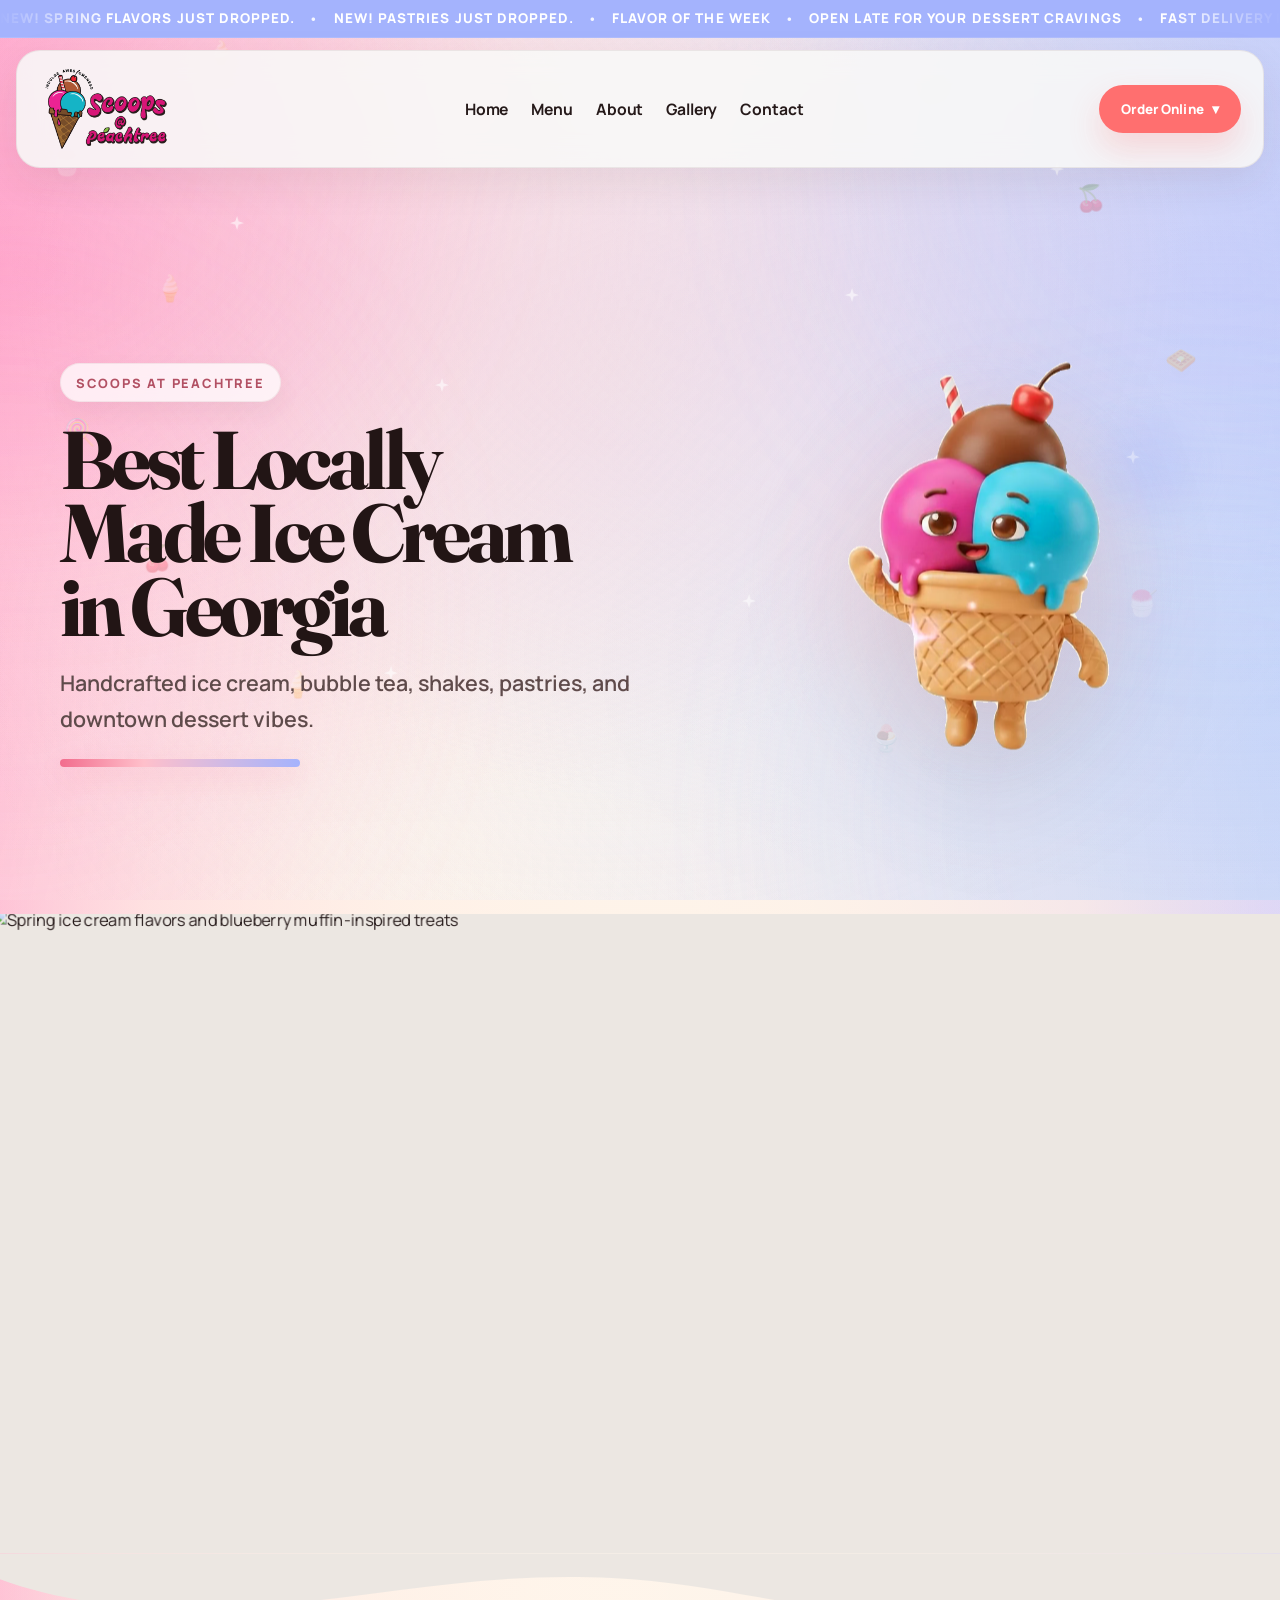
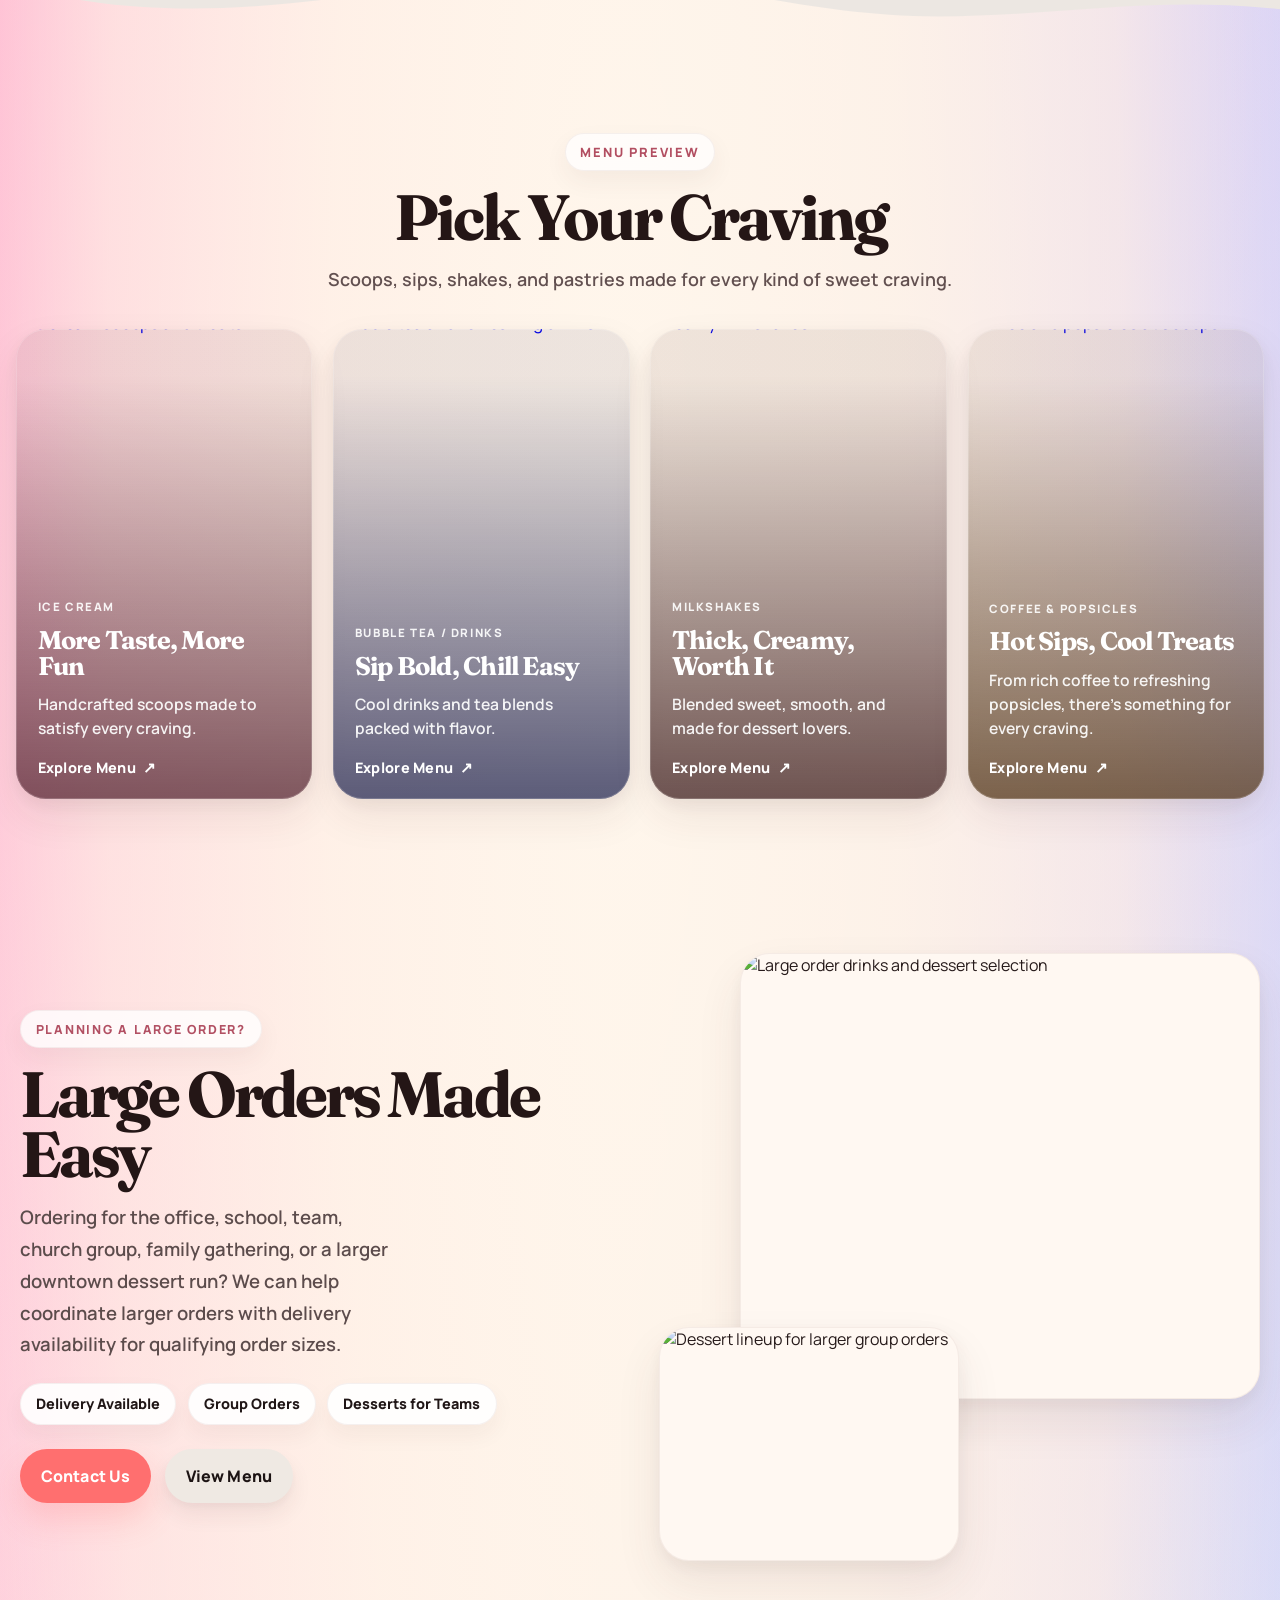
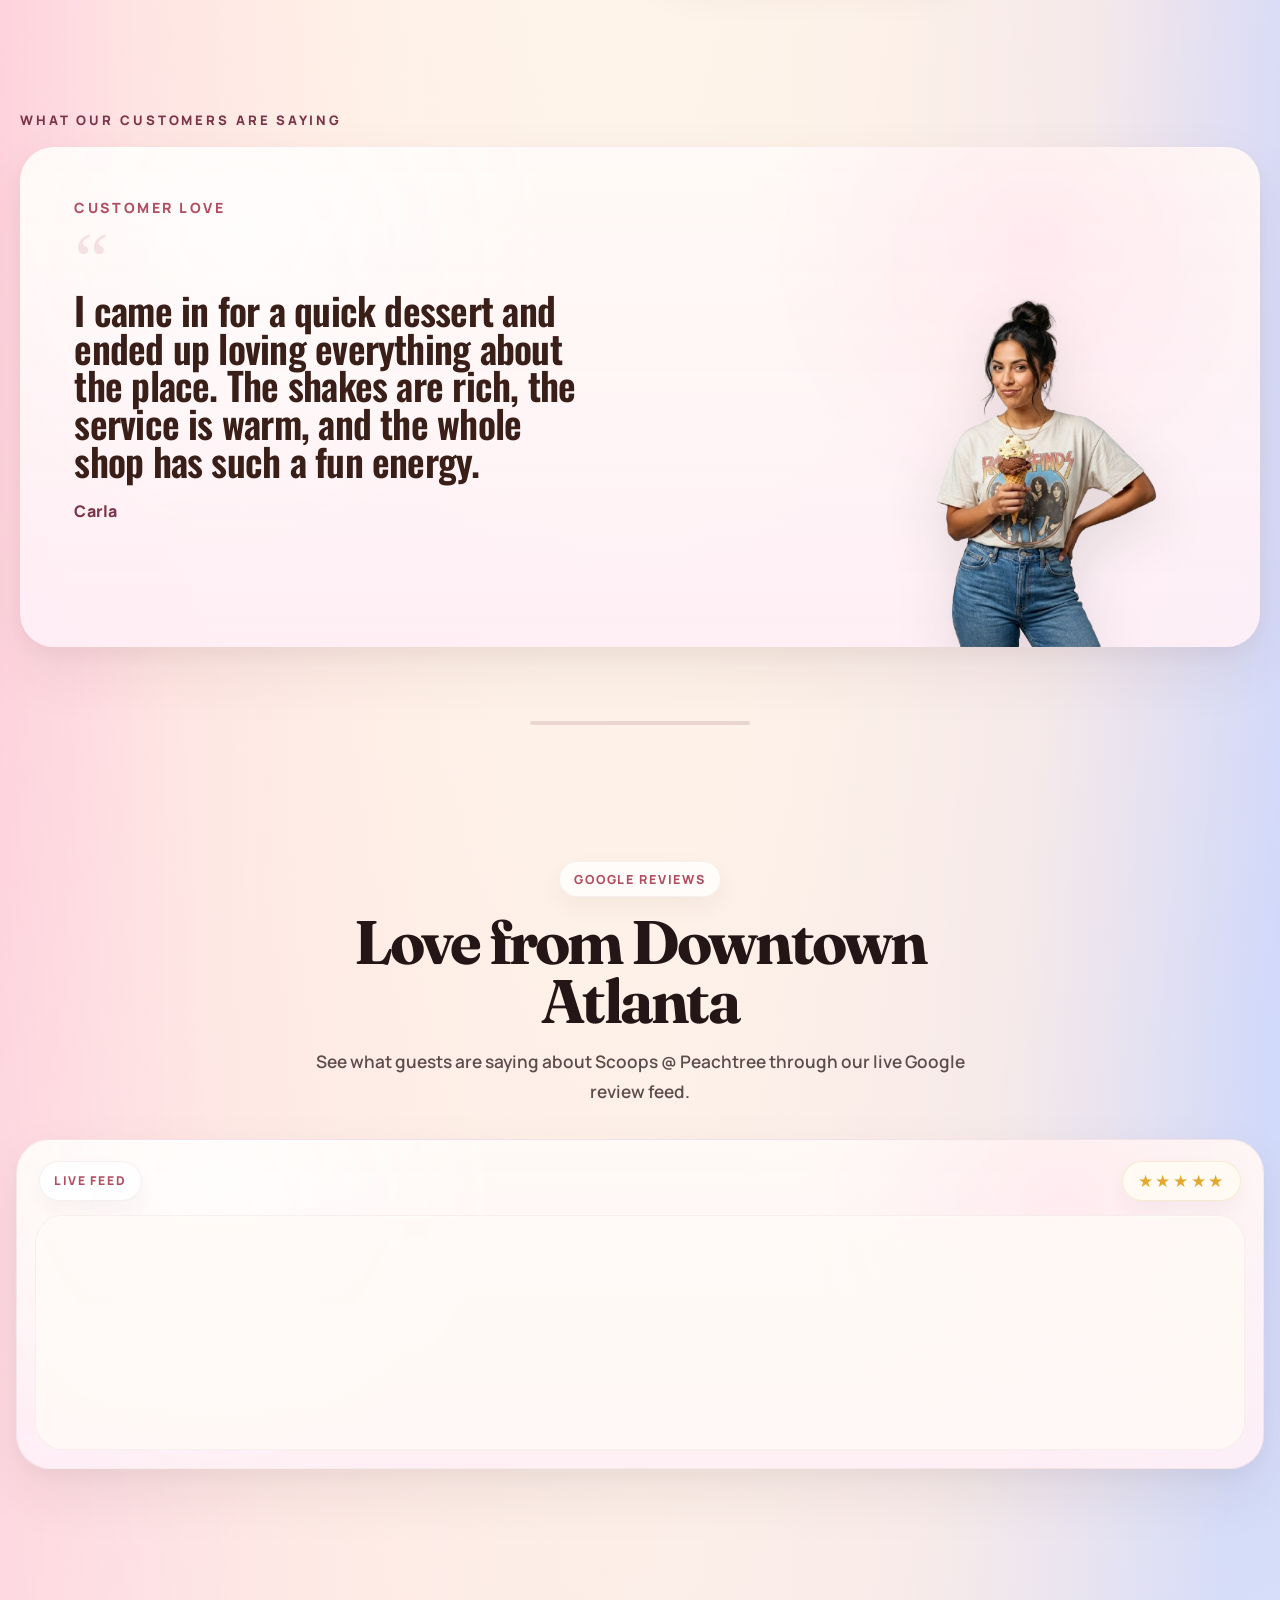
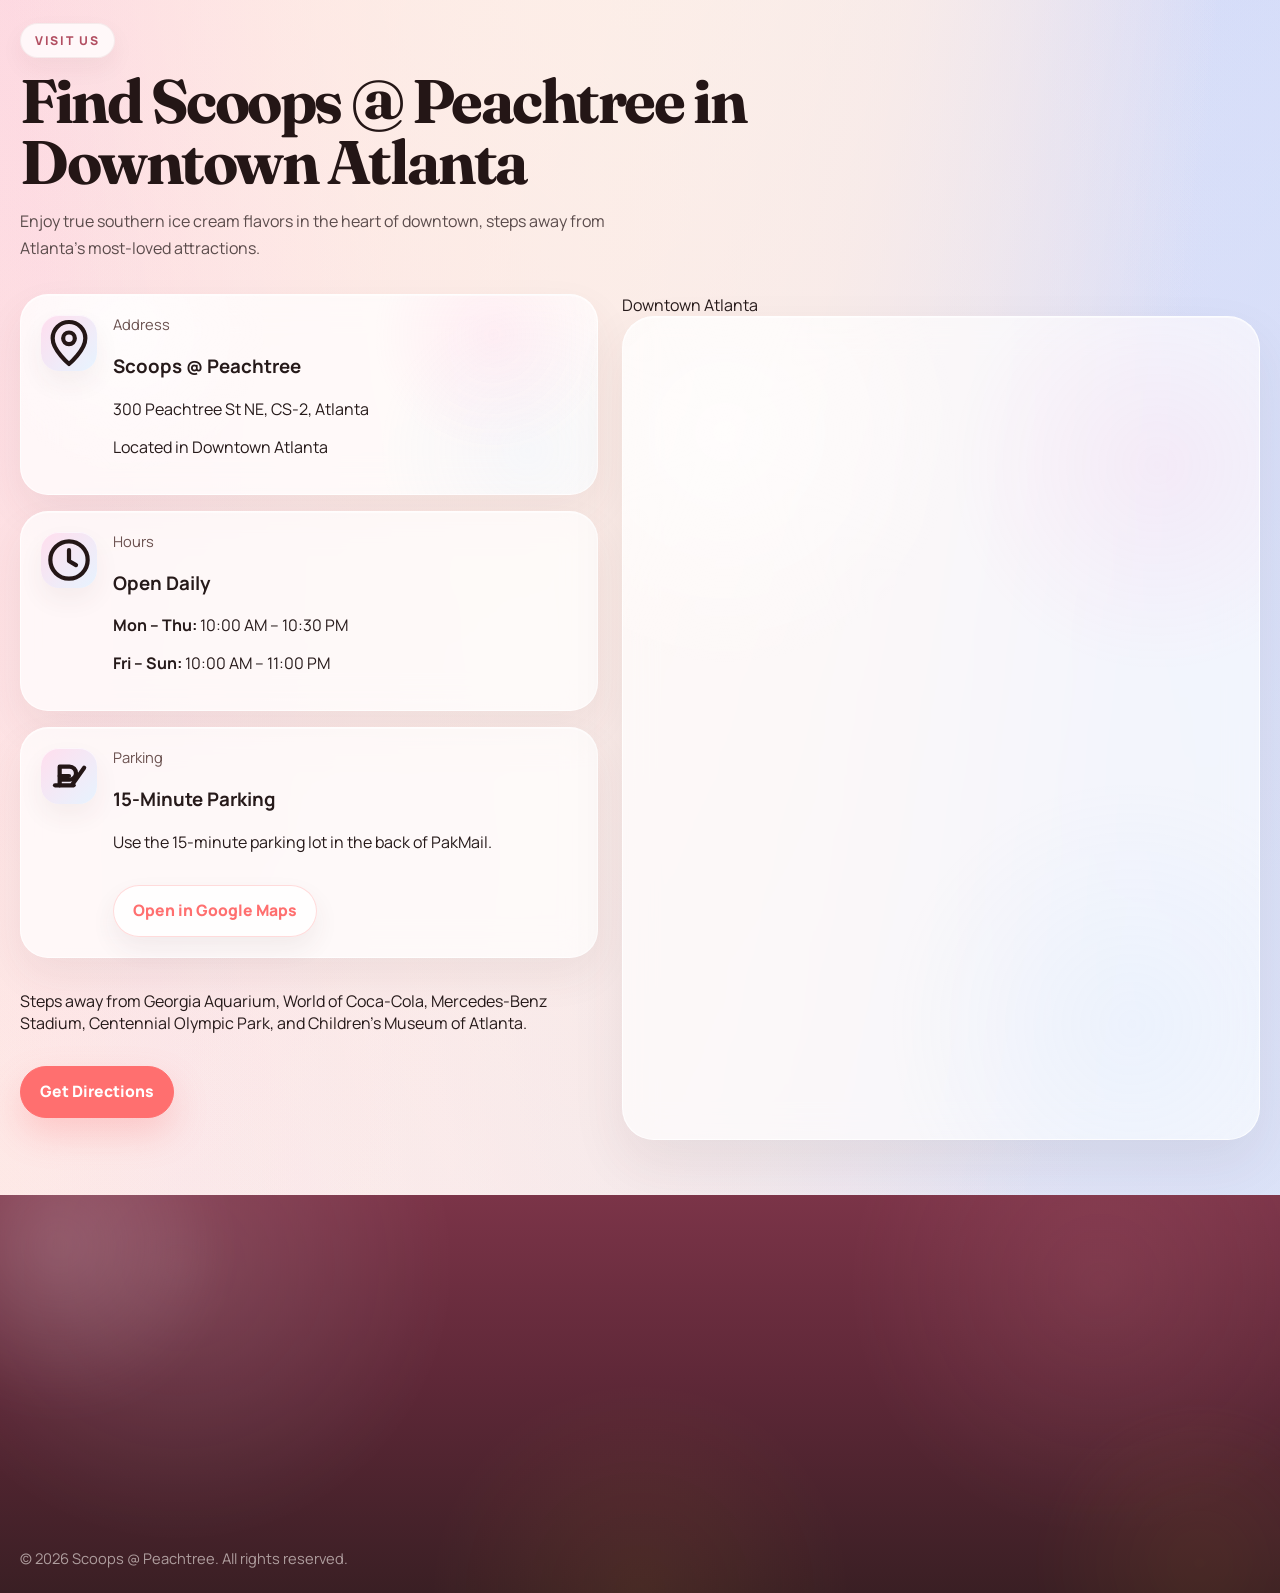
==== commit 65b1877e: "updated safari browser extension" ====
--- a/index.html
+++ b/index.html
@@ -26,20 +26,18 @@
     <link rel="stylesheet" href="./css/footer.css" />
     <link rel="stylesheet" href="./css/global-background.css" />
   </head>
+
   <body>
     <!-- Global animated background -->
     <div class="background" aria-hidden="true">
-      <!-- Soft cream / pink / blue glow layers -->
       <span class="bg-glow bg-glow--pink-top"></span>
       <span class="bg-glow bg-glow--blue-top"></span>
       <span class="bg-glow bg-glow--pink-mid"></span>
       <span class="bg-glow bg-glow--blue-bottom"></span>
 
-      <!-- Moving sunburst rays -->
       <span class="sunburst-rays sunburst-rays--hero"></span>
       <span class="sunburst-rays sunburst-rays--footer"></span>
 
-      <!-- Falling confetti -->
       <span class="confetti-piece confetti-piece--1"></span>
       <span class="confetti-piece confetti-piece--2"></span>
       <span class="confetti-piece confetti-piece--3"></span>
@@ -57,7 +55,6 @@
       <span class="confetti-piece confetti-piece--15"></span>
       <span class="confetti-piece confetti-piece--16"></span>
 
-      <!-- Roaming ice cream / dessert icons -->
       <span class="dessert-icon dessert-icon--1">🍦</span>
       <span class="dessert-icon dessert-icon--2">🍨</span>
       <span class="dessert-icon dessert-icon--3">🍧</span>
@@ -71,7 +68,6 @@
       <span class="dessert-icon dessert-icon--11">🍦</span>
       <span class="dessert-icon dessert-icon--12">🍨</span>
 
-      <!-- Sparkles -->
       <span class="bg-sparkle bg-sparkle--1"></span>
       <span class="bg-sparkle bg-sparkle--2"></span>
       <span class="bg-sparkle bg-sparkle--3"></span>
@@ -83,6 +79,7 @@
       <span class="bg-sparkle bg-sparkle--9"></span>
       <span class="bg-sparkle bg-sparkle--10"></span>
     </div>
+
     <!-- Announcement Bar -->
     <a href="#specials" class="announcement-bar" aria-label="See latest updates and specials">
       <div class="announcement-bar__track">
@@ -115,14 +112,10 @@
     </a>
 
     <!-- Header -->
-    <!-- Header -->
     <header class="site-header" id="siteHeader">
       <div class="site-header__inner">
         <a href="./index.html" class="site-logo" aria-label="Scoops at Peachtree home">
-          <img
-            src="./assets/logo/logo.png"
-            alt="Scoops at Peachtree"
-          />
+          <img src="./assets/logo/logo.png" alt="Scoops at Peachtree" />
         </a>
 
         <nav class="site-nav" aria-label="Primary navigation">
@@ -220,10 +213,7 @@
               <span class="order-dropdown__icon" aria-hidden="true">▾</span>
             </button>
 
-            <div
-              class="mobile-order-dropdown__menu"
-              id="mobileOrderDropdownMenu"
-            >
+            <div class="mobile-order-dropdown__menu" id="mobileOrderDropdownMenu">
               <a
                 href="https://www.doordash.com/store/scoops-@-peachtree-atlanta-37848883/102619750/?srsltid=AfmBOopWC3pFAUiFpz06vebUOqA6ONpNEwSDxGyI-1xGWV3KAdnwGKV1"
                 target="_blank"
@@ -255,12 +245,11 @@
         </nav>
       </div>
     </header>
+
     <!-- Spacer so fixed top UI doesn't overlap content -->
     <div class="top-offset"></div>
 
     <main>
-
-
       <section class="hero-placeholder" id="hero">
         <div class="hero-placeholder__content">
           <div class="hero-placeholder__text">
@@ -275,6 +264,7 @@
             <div class="hero-placeholder__mascot-wrap">
               <video
                 class="hero-placeholder__mascot"
+                id="mascotVideo"
                 autoplay
                 muted
                 loop
@@ -282,11 +272,6 @@
                 preload="auto"
                 aria-label="Scoops ice cream mascot animation"
               >
-                <source
-                  src="./assets/mascot/Ice_Cream_Mascot_Animation.mov"
-                  type='video/quicktime; codecs="hvc1"'
-                />
-
                 <source
                   src="./assets/mascot/Ice_Cream_Mascot_Animation.webm"
                   type="video/webm"
@@ -407,8 +392,6 @@
                 <span class="menu-card__cta">Explore Menu</span>
               </div>
             </a>
-
-
           </div>
         </div>
       </section>
@@ -456,10 +439,10 @@
                 alt="Dessert lineup for larger group orders"
               />
             </div>
-
           </div>
         </div>
       </section>
+
       <!-- Testimonial Slider -->
       <section class="testimonial-slider" aria-labelledby="testimonial-slider-title">
         <div class="testimonial-slider__inner">
@@ -619,8 +602,6 @@
                   <p class="visit-card__meta">Located in Downtown Atlanta</p>
                 </div>
               </article>
-
-
 
               <article class="visit-card">
                 <div class="visit-card__icon" aria-hidden="true">
@@ -708,10 +689,7 @@
           <div class="site-footer__top">
             <div class="site-footer__brand">
               <a href="./index.html" class="site-footer__logo" aria-label="Scoops @ Peachtree home">
-                <img
-                  src="./assets/logo/logo.png"
-                  alt="Scoops @ Peachtree"
-                />
+                <img src="./assets/logo/logo.png" alt="Scoops @ Peachtree" />
               </a>
 
               <h2 id="footer-title" class="site-footer__title">Scoops @ Peachtree</h2>
@@ -751,13 +729,15 @@
                     <path d="M18.9 3H21l-6.9 7.9L22.2 21h-6.4l-5-6-5.2 6H3.5l7.4-8.4L2.2 3h6.5l4.5 5.4L18.9 3Zm-1.1 16h1.8L7.2 4.9H5.3L17.8 19Z"/>
                   </svg>
                 </a>
+
                 <a
                   class="site-footer__icon"
                   href="https://www.instagram.com/scoops_at_peachtree?igsh=MTVlZjNndXl3eXMyeQ=="
                   aria-label="Instagram"
                   target="_blank"
                   rel="noopener noreferrer"
-                >                  <svg viewBox="0 0 24 24" fill="none" aria-hidden="true">
+                >
+                  <svg viewBox="0 0 24 24" fill="none" aria-hidden="true">
                     <rect x="3.5" y="3.5" width="17" height="17" rx="4.5" stroke="currentColor" stroke-width="1.8"/>
                     <circle cx="12" cy="12" r="4" stroke="currentColor" stroke-width="1.8"/>
                     <circle cx="17.2" cy="6.8" r="1.1" fill="currentColor"/>
@@ -786,7 +766,6 @@
       </footer>
 
       <section id="menu"></section>
-      <!-- <section id="visit"></section> -->
       <section id="about"></section>
       <section id="gallery"></section>
       <section id="contact"></section>
@@ -795,6 +774,34 @@
     </main>
 
     <script src="https://elfsightcdn.com/platform.js" async></script>
+
+    <!-- Force Safari / iOS Safari to use the MOV file instead of WebM -->
+    <script>
+      (function () {
+        const video = document.getElementById("mascotVideo");
+
+        if (!video) return;
+
+        const userAgent = navigator.userAgent || "";
+        const isSafari =
+          /^((?!chrome|android|crios|fxios|edgios).)*safari/i.test(userAgent);
+
+        if (isSafari) {
+          video.innerHTML = "";
+          video.src = "./assets/mascot/Ice_Cream_Mascot_Animation.mov";
+          video.type = "video/quicktime";
+          video.load();
+
+          const playPromise = video.play();
+
+          if (playPromise !== undefined) {
+            playPromise.catch(function () {
+              /* Safari may delay autoplay in rare cases. */
+            });
+          }
+        }
+      })();
+    </script>
 
     <script src="./js/announcement-header.js"></script>
     <script src="./js/hero-section-2.js"></script>
@@ -803,5 +810,4 @@
     <script src="./js/visit-us.js"></script>
     <script src="./js/footer.js"></script>
   </body>
-
 </html>
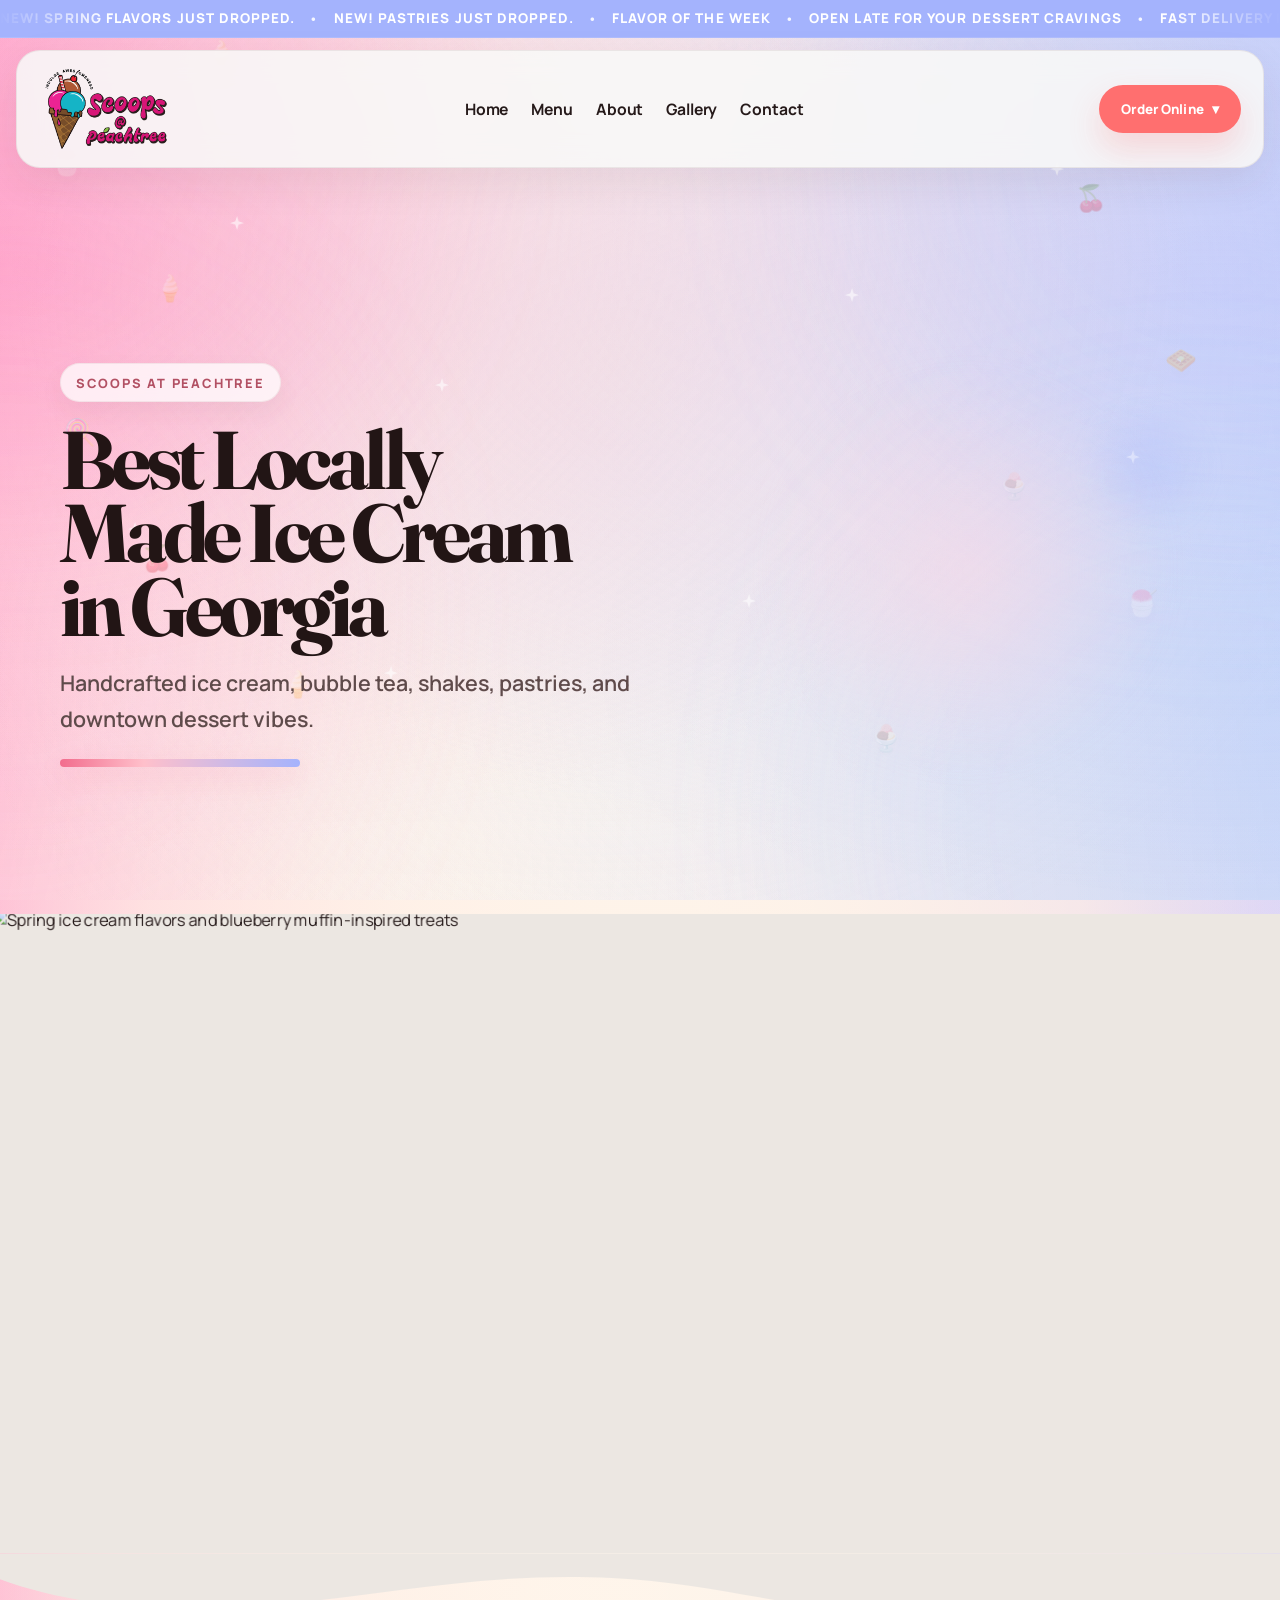
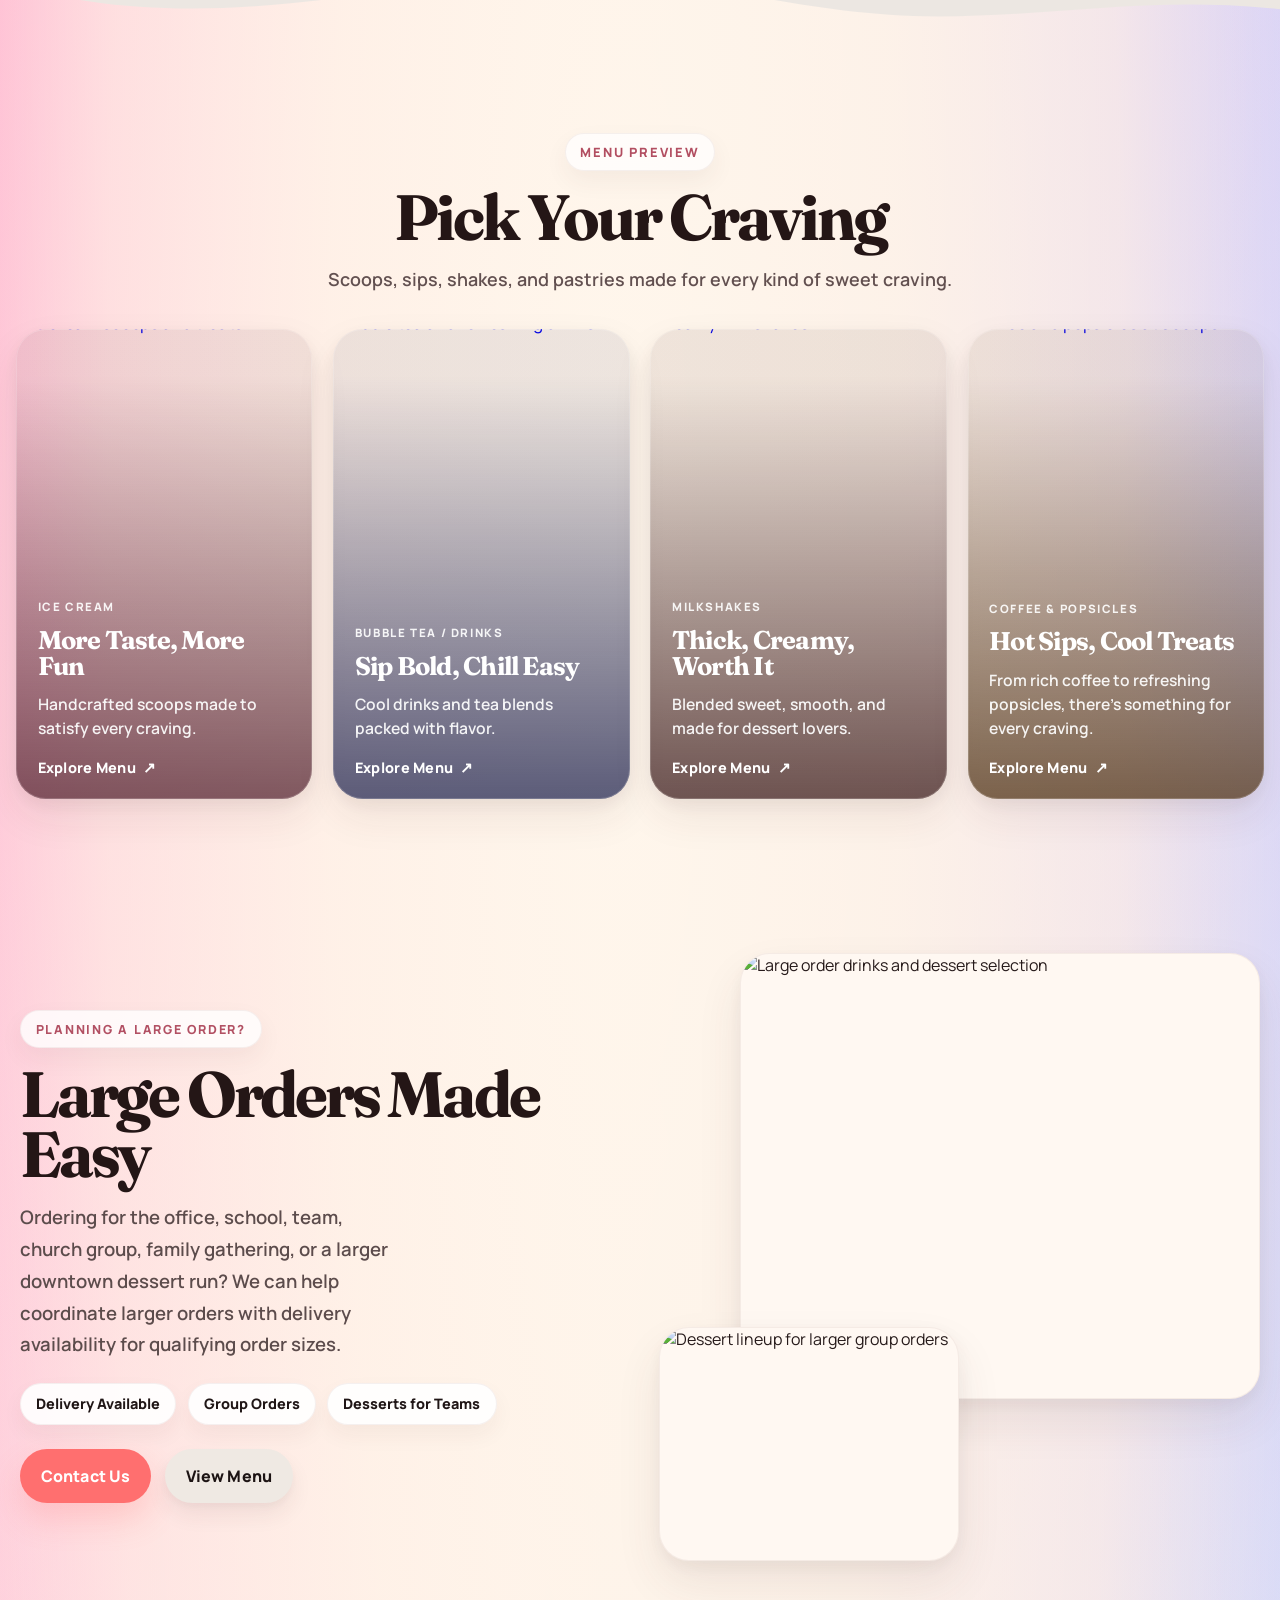
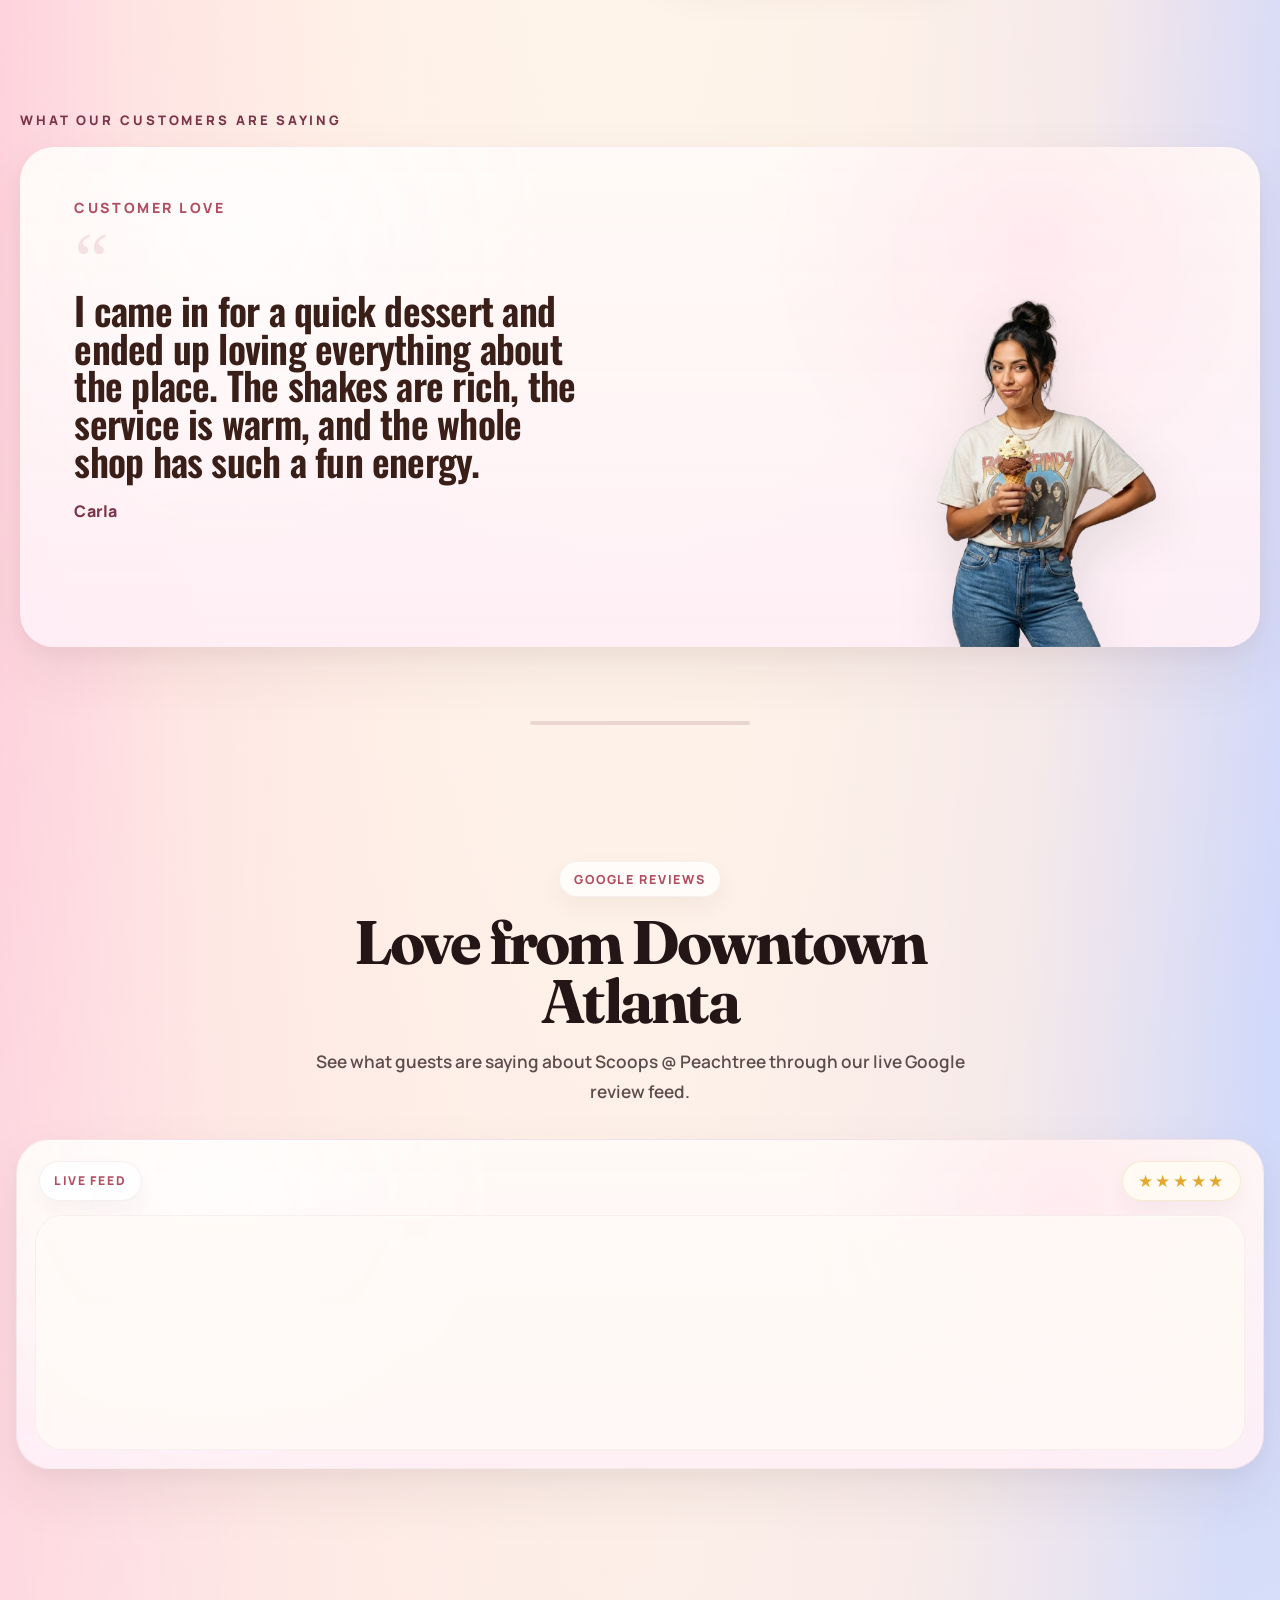
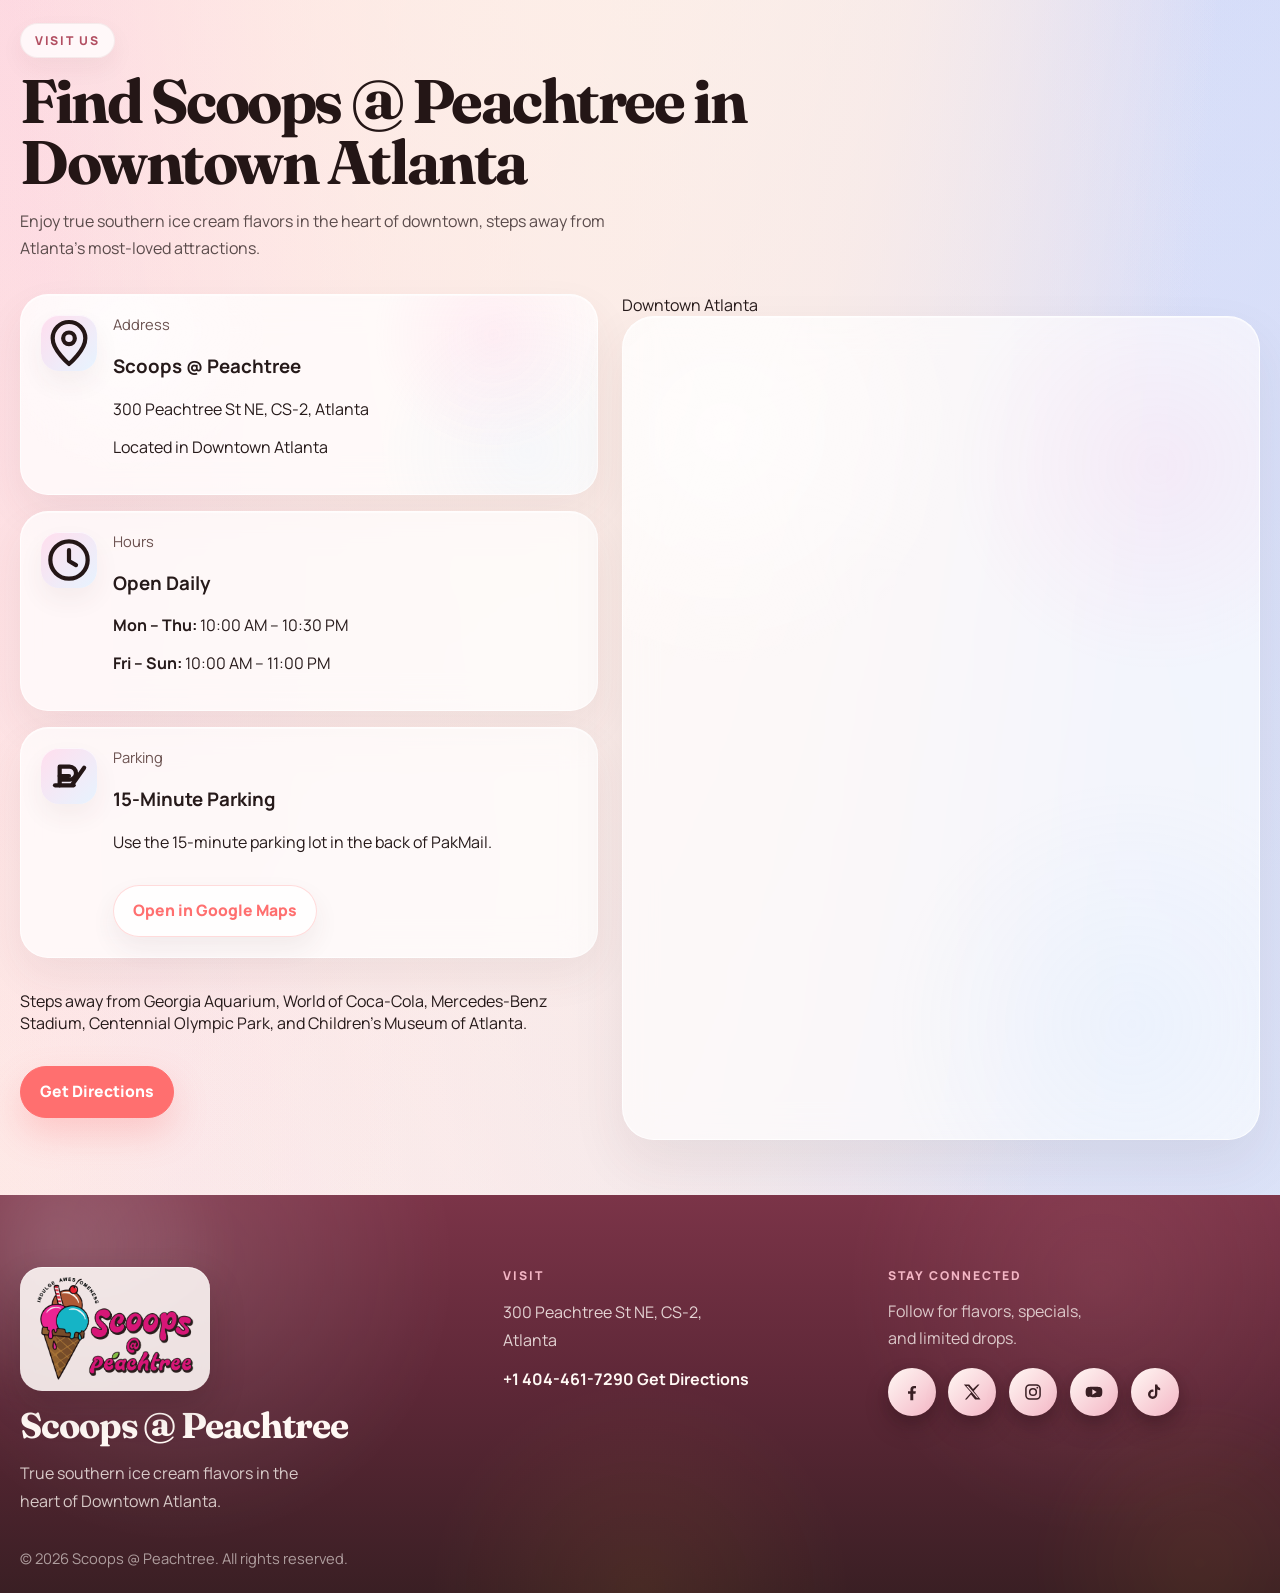
==== commit 259514c0: "Update index.html" ====
--- a/index.html
+++ b/index.html
@@ -273,7 +273,7 @@
                 aria-label="Scoops ice cream mascot animation"
               >
                 <source
-                  src="./assets/mascot/Ice_Cream_Mascot_Animation.webm"
+                  src="./assets/mascot/Ice_Cream_Mascot_Animation1.webm"
                   type="video/webm"
                 />
 
@@ -788,7 +788,8 @@
 
         if (isSafari) {
           video.innerHTML = "";
-          video.src = "./assets/mascot/Ice_Cream_Mascot_Animation.mov";
+          // video.src = "./assets/mascot/Ice_Cream_Mascot_Animation1.mov";
+          video.src = "./assets/mascot/Ice_Cream_Mascot_Animation1.mov?v=3";
           video.type = "video/quicktime";
           video.load();
 
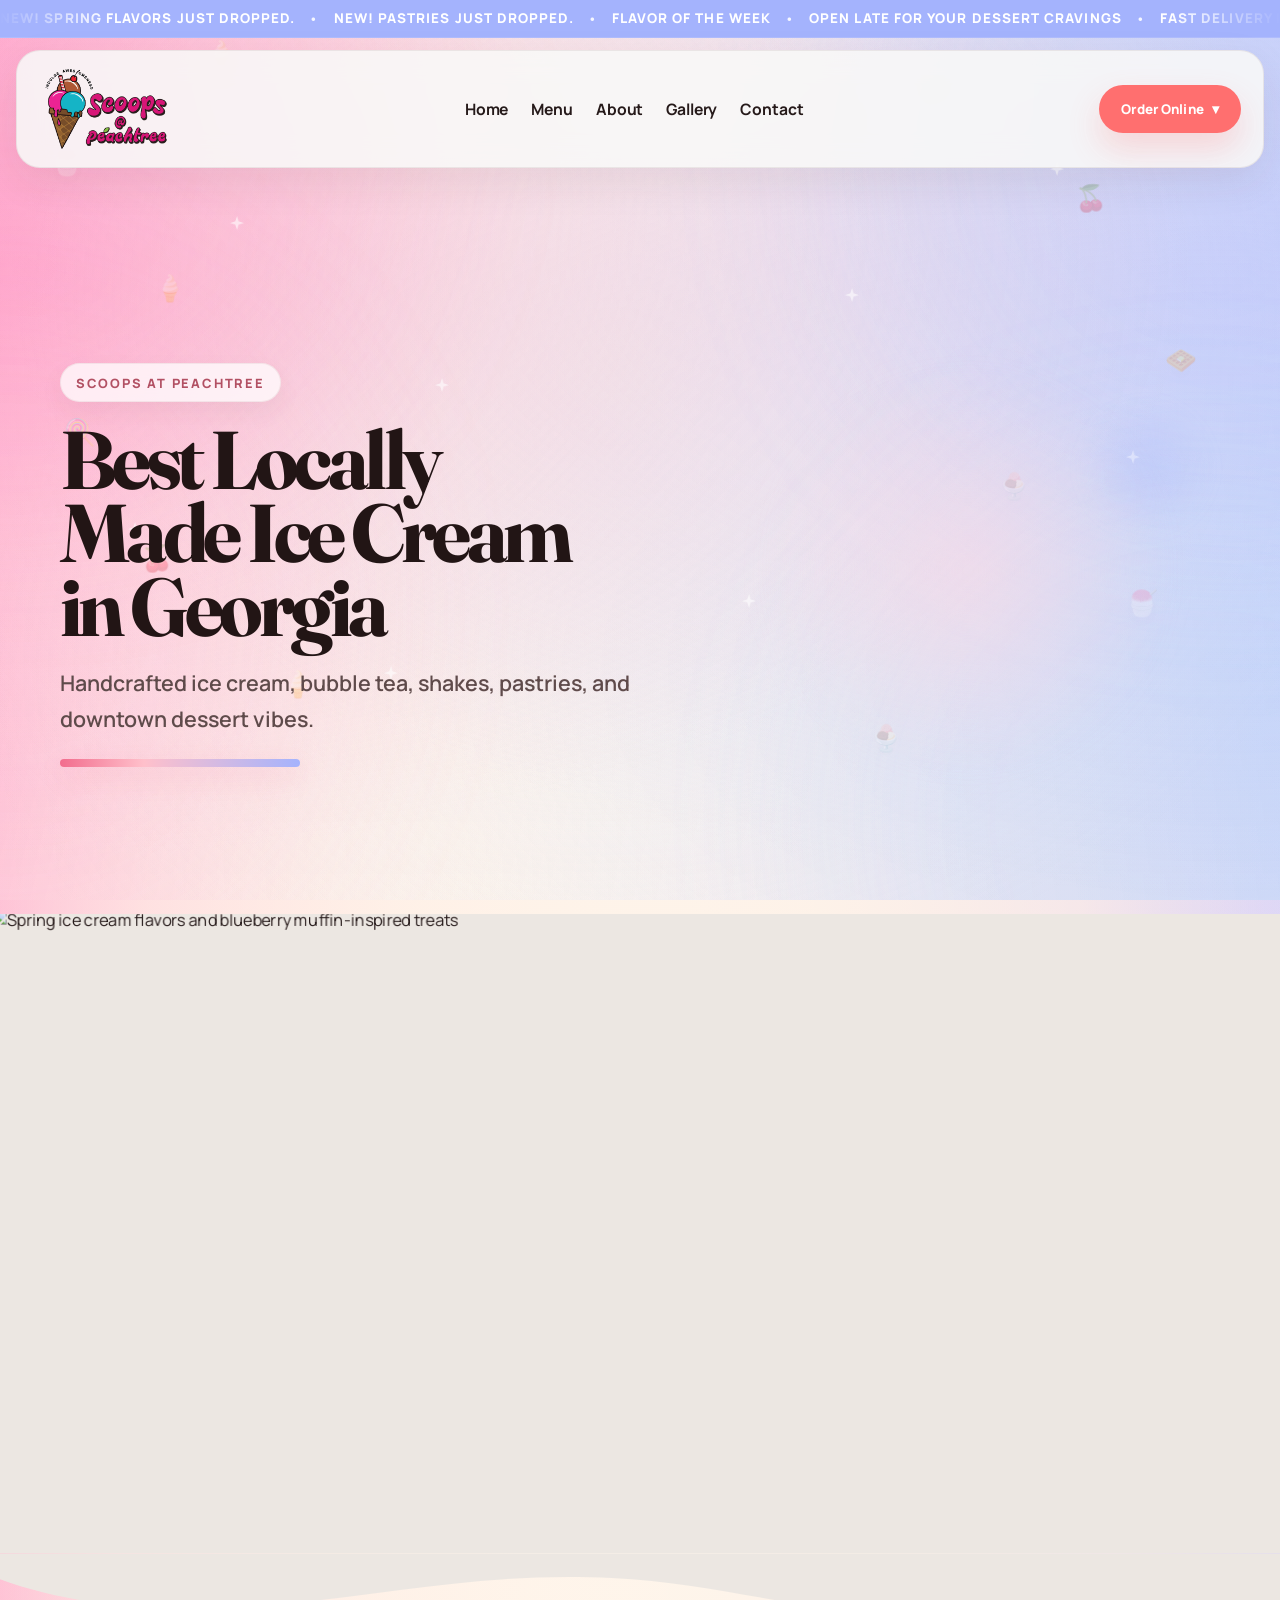
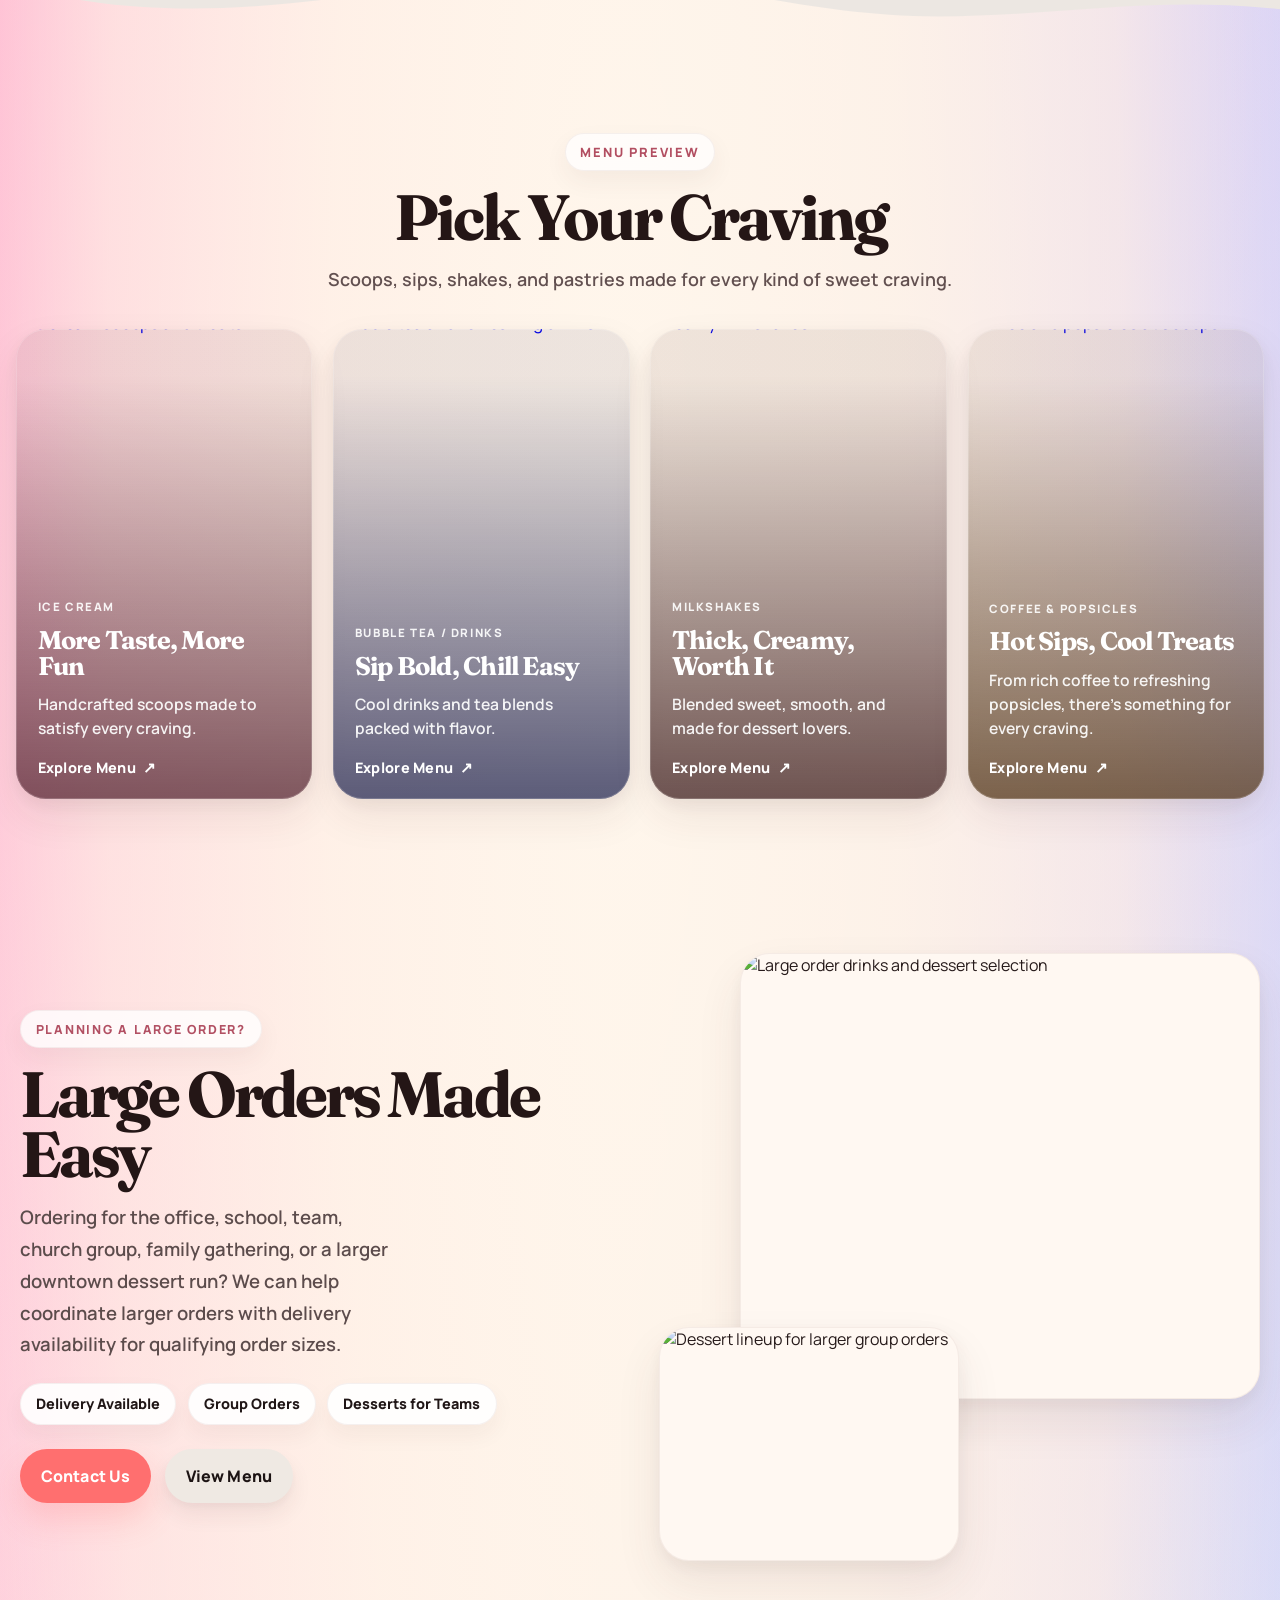
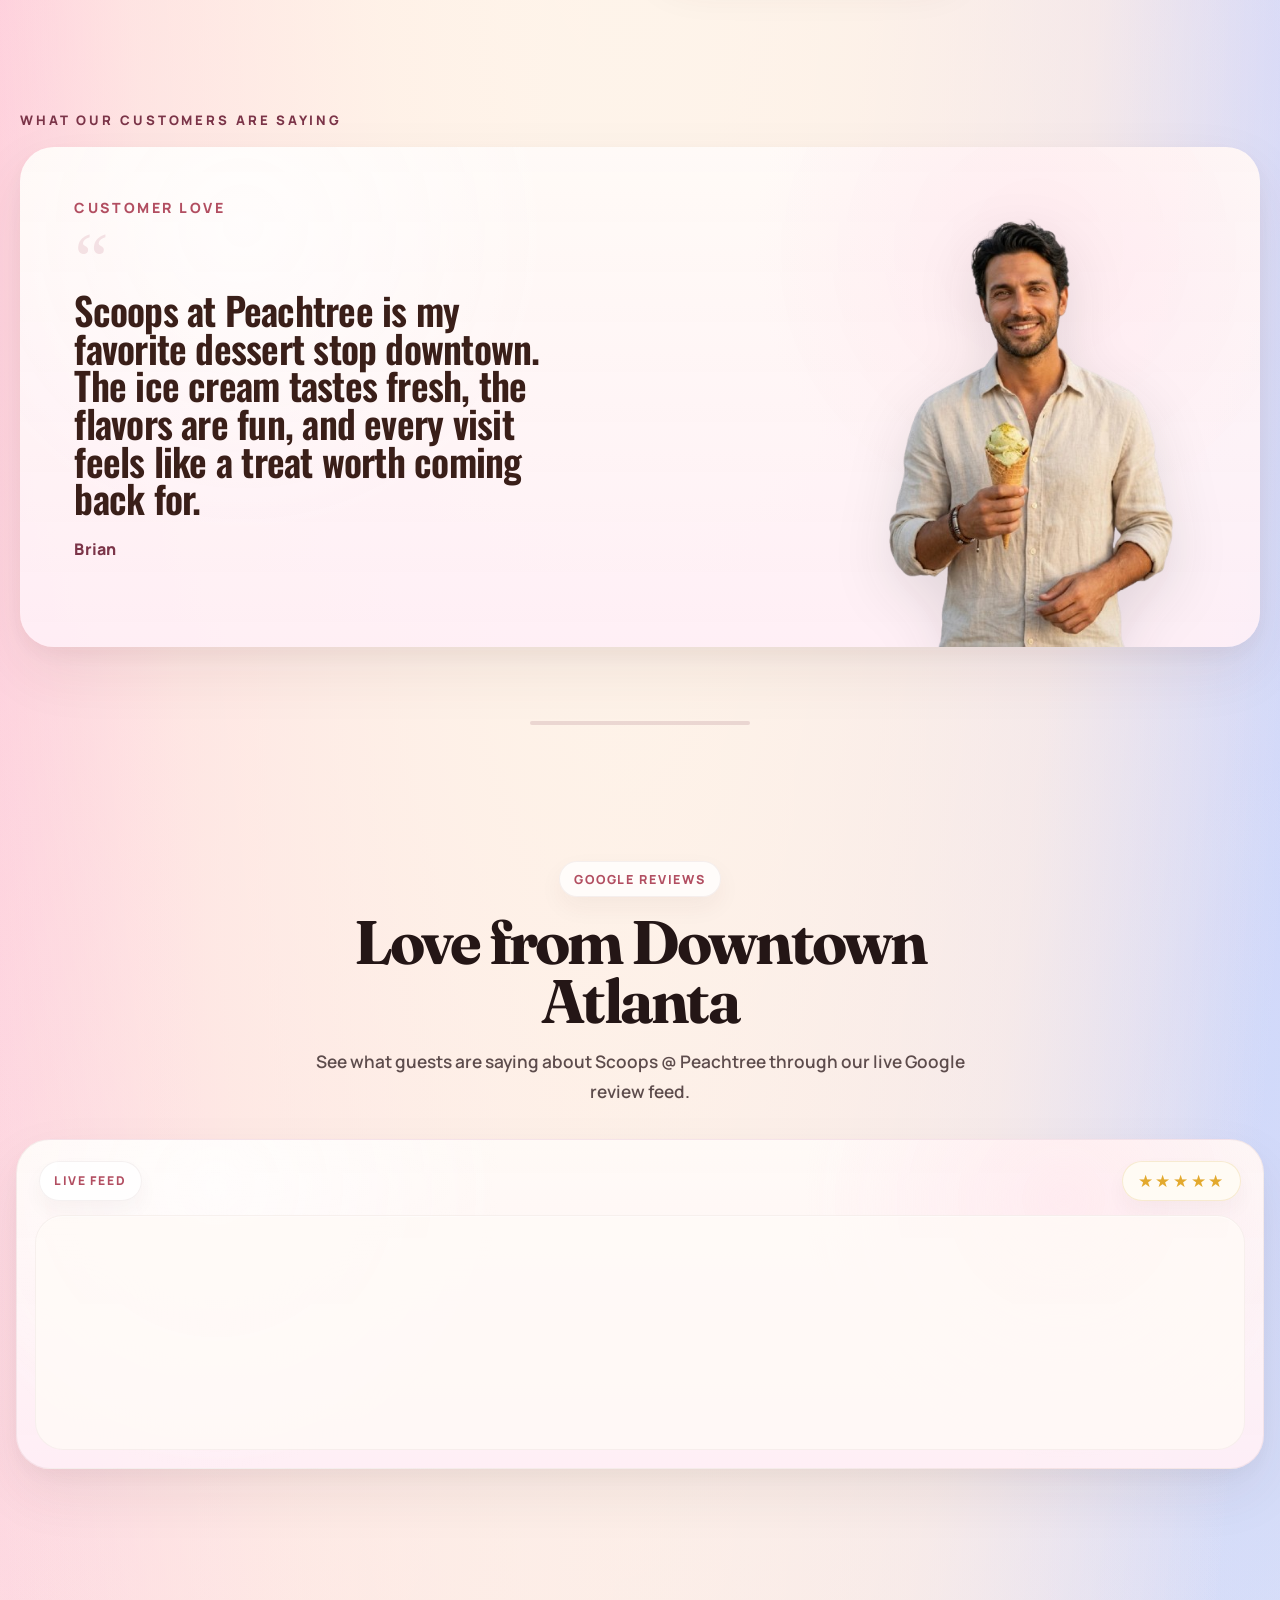
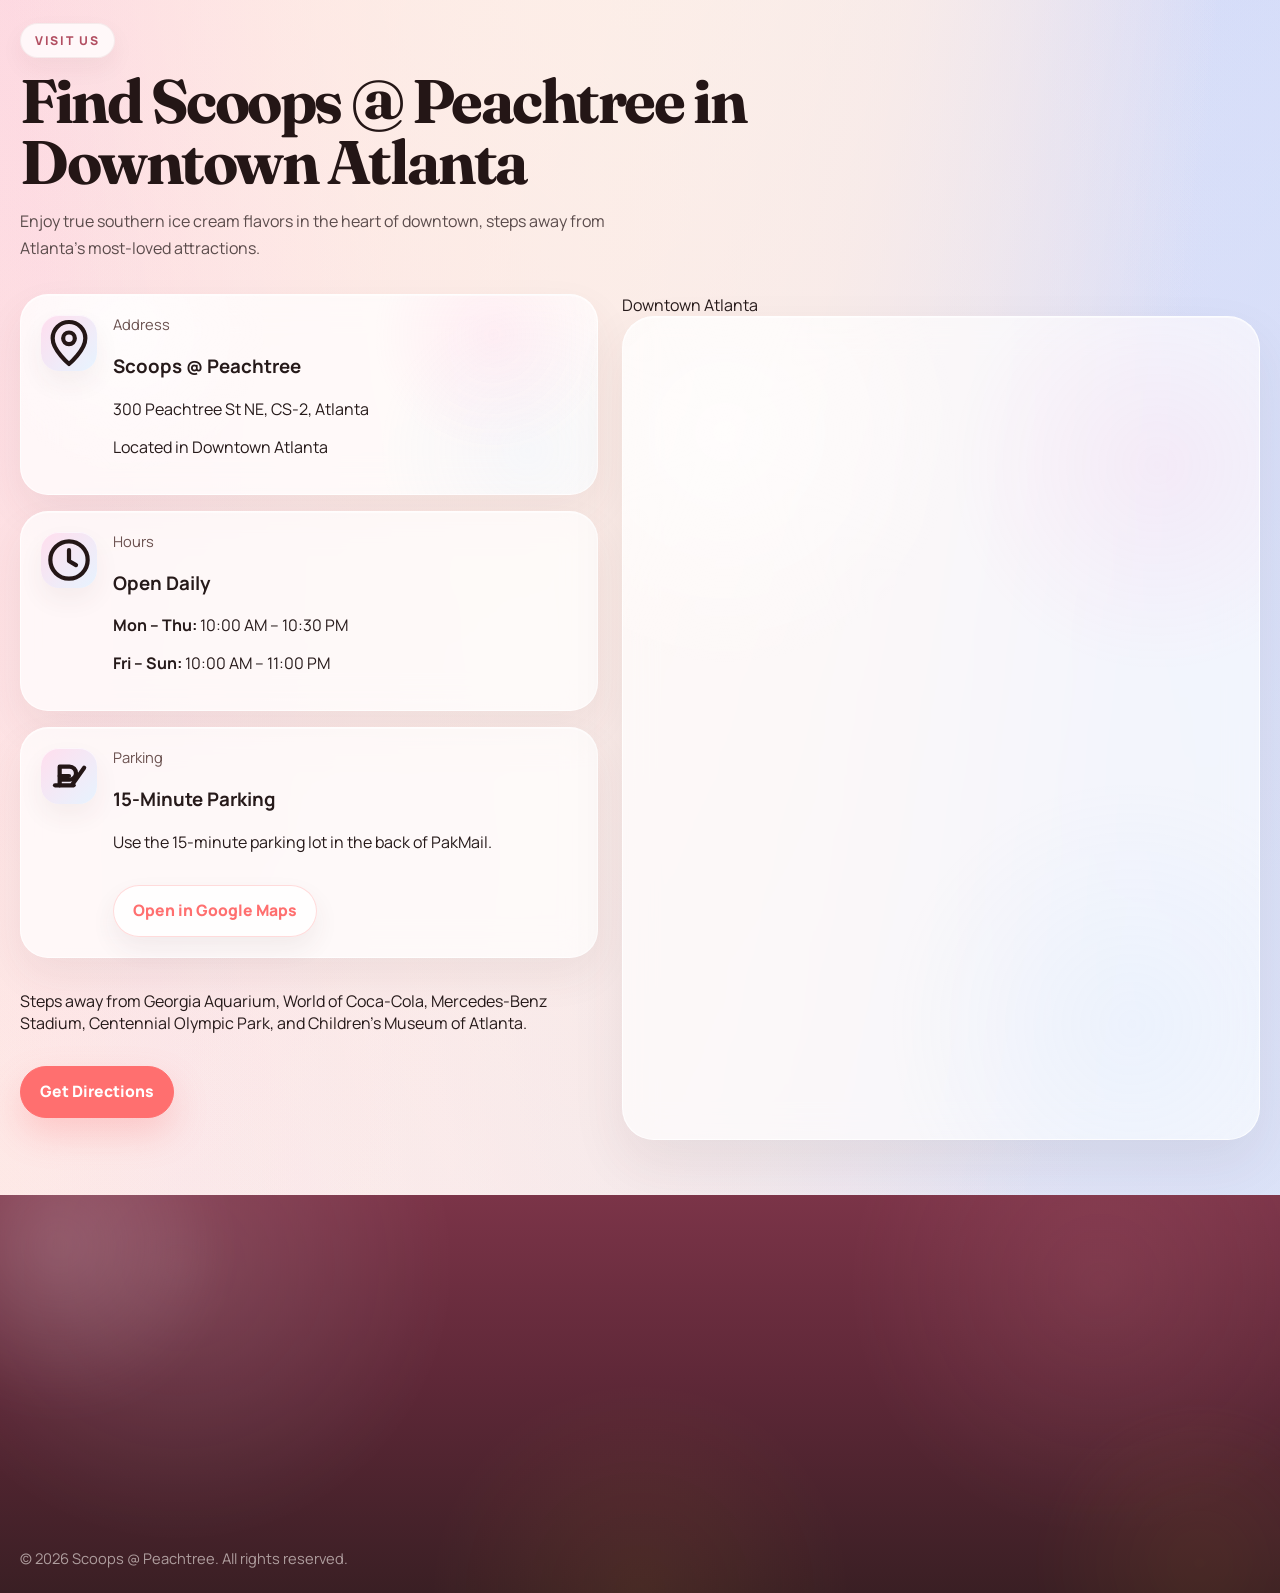
==== commit f4cc97df: "updated the mascot animation" ====
--- a/index.html
+++ b/index.html
@@ -17,7 +17,7 @@
     />
 
     <link rel="stylesheet" href="./css/announcement-header.css" />
-    <link rel="stylesheet" href="./css/hero-section-2.css" />
+    <link rel="stylesheet" href="./css/hero-section-2.css?v=22" />
     <link rel="stylesheet" href="./css/menu-preview.css" />
     <link rel="stylesheet" href="./css/large-order-section.css" />
     <link rel="stylesheet" href="./css/testimonial-slider.css" />
@@ -259,27 +259,34 @@
               Handcrafted ice cream, bubble tea, shakes, pastries, and downtown dessert vibes.
             </p>
           </div>
-
           <div class="hero-placeholder__visual" aria-hidden="true">
+
             <div class="hero-placeholder__mascot-wrap">
+              <img
+                class="hero-placeholder__mascot mascot-apng"
+                id="mascotApng"
+                src="./assets/mascot/Ice_Cream_Mascot_Animation-safari.webp?v=23"
+                alt="Scoops ice cream mascot animation"
+              />
+
               <video
-                class="hero-placeholder__mascot"
+                class="hero-placeholder__mascot mascot-video"
                 id="mascotVideo"
                 autoplay
                 muted
                 loop
                 playsinline
+                webkit-playsinline
                 preload="auto"
                 aria-label="Scoops ice cream mascot animation"
               >
                 <source
-                  src="./assets/mascot/Ice_Cream_Mascot_Animation1.webm"
-                  type="video/webm"
+                  src="./assets/mascot/Ice_Cream_Mascot_Animation-webm.webm?v=22"
+                  type='video/webm; codecs="vp9"'
                 />
-
                 Your browser does not support the mascot animation.
               </video>
-            </div>
+            </div>            
           </div>
         </div>
       </section>
@@ -768,44 +775,13 @@
       <section id="menu"></section>
       <section id="about"></section>
       <section id="gallery"></section>
-      <section id="contact"></section>
       <section id="order"></section>
       <section id="specials"></section>
     </main>
 
     <script src="https://elfsightcdn.com/platform.js" async></script>
-
-    <!-- Force Safari / iOS Safari to use the MOV file instead of WebM -->
-    <script>
-      (function () {
-        const video = document.getElementById("mascotVideo");
-
-        if (!video) return;
-
-        const userAgent = navigator.userAgent || "";
-        const isSafari =
-          /^((?!chrome|android|crios|fxios|edgios).)*safari/i.test(userAgent);
-
-        if (isSafari) {
-          video.innerHTML = "";
-          // video.src = "./assets/mascot/Ice_Cream_Mascot_Animation1.mov";
-          video.src = "./assets/mascot/Ice_Cream_Mascot_Animation1.mov?v=3";
-          video.type = "video/quicktime";
-          video.load();
-
-          const playPromise = video.play();
-
-          if (playPromise !== undefined) {
-            playPromise.catch(function () {
-              /* Safari may delay autoplay in rare cases. */
-            });
-          }
-        }
-      })();
-    </script>
-
     <script src="./js/announcement-header.js"></script>
-    <script src="./js/hero-section-2.js"></script>
+    <script src="./js/hero-section-2.js?v=22"></script>
     <script src="./js/menu-preview.js"></script>
     <script src="./js/testimonial-slider.js"></script>
     <script src="./js/visit-us.js"></script>
--- a/css/hero-section-2.css
+++ b/css/hero-section-2.css
@@ -154,6 +154,22 @@
   transform-origin: center bottom;
 }
 
+.mascot-apng {
+  display: none;
+}
+
+.mascot-video {
+  display: block;
+}
+
+body.is-safari .mascot-apng {
+  display: block;
+}
+
+body.is-safari .mascot-video {
+  display: none;
+}
+
 @keyframes heroMascotFloat {
   0% {
     transform: translateX(24px) scale(1.55) translateY(0) rotate(-1.2deg);
@@ -696,4 +712,37 @@
   .hero-section-two__btn {
     transition: none;
   }
+}
+
+/* =========================
+   MASCOT SAFARI / WEBM SWITCH
+========================= */
+
+/* Default: non-Safari browsers use WebM video */
+.hero-placeholder__mascot-wrap .mascot-apng {
+  display: none !important;
+}
+
+.hero-placeholder__mascot-wrap .mascot-video {
+  display: block !important;
+}
+
+/* JS Safari class fallback */
+body.is-safari .hero-placeholder__mascot-wrap .mascot-apng {
+  display: block !important;
+}
+
+body.is-safari .hero-placeholder__mascot-wrap .mascot-video {
+  display: none !important;
+}
+
+/* iPhone/iPad Safari CSS-only fallback */
+@supports (-webkit-touch-callout: none) {
+  .hero-placeholder__mascot-wrap .mascot-apng {
+    display: block !important;
+  }
+
+  .hero-placeholder__mascot-wrap .mascot-video {
+    display: none !important;
+  }
 }
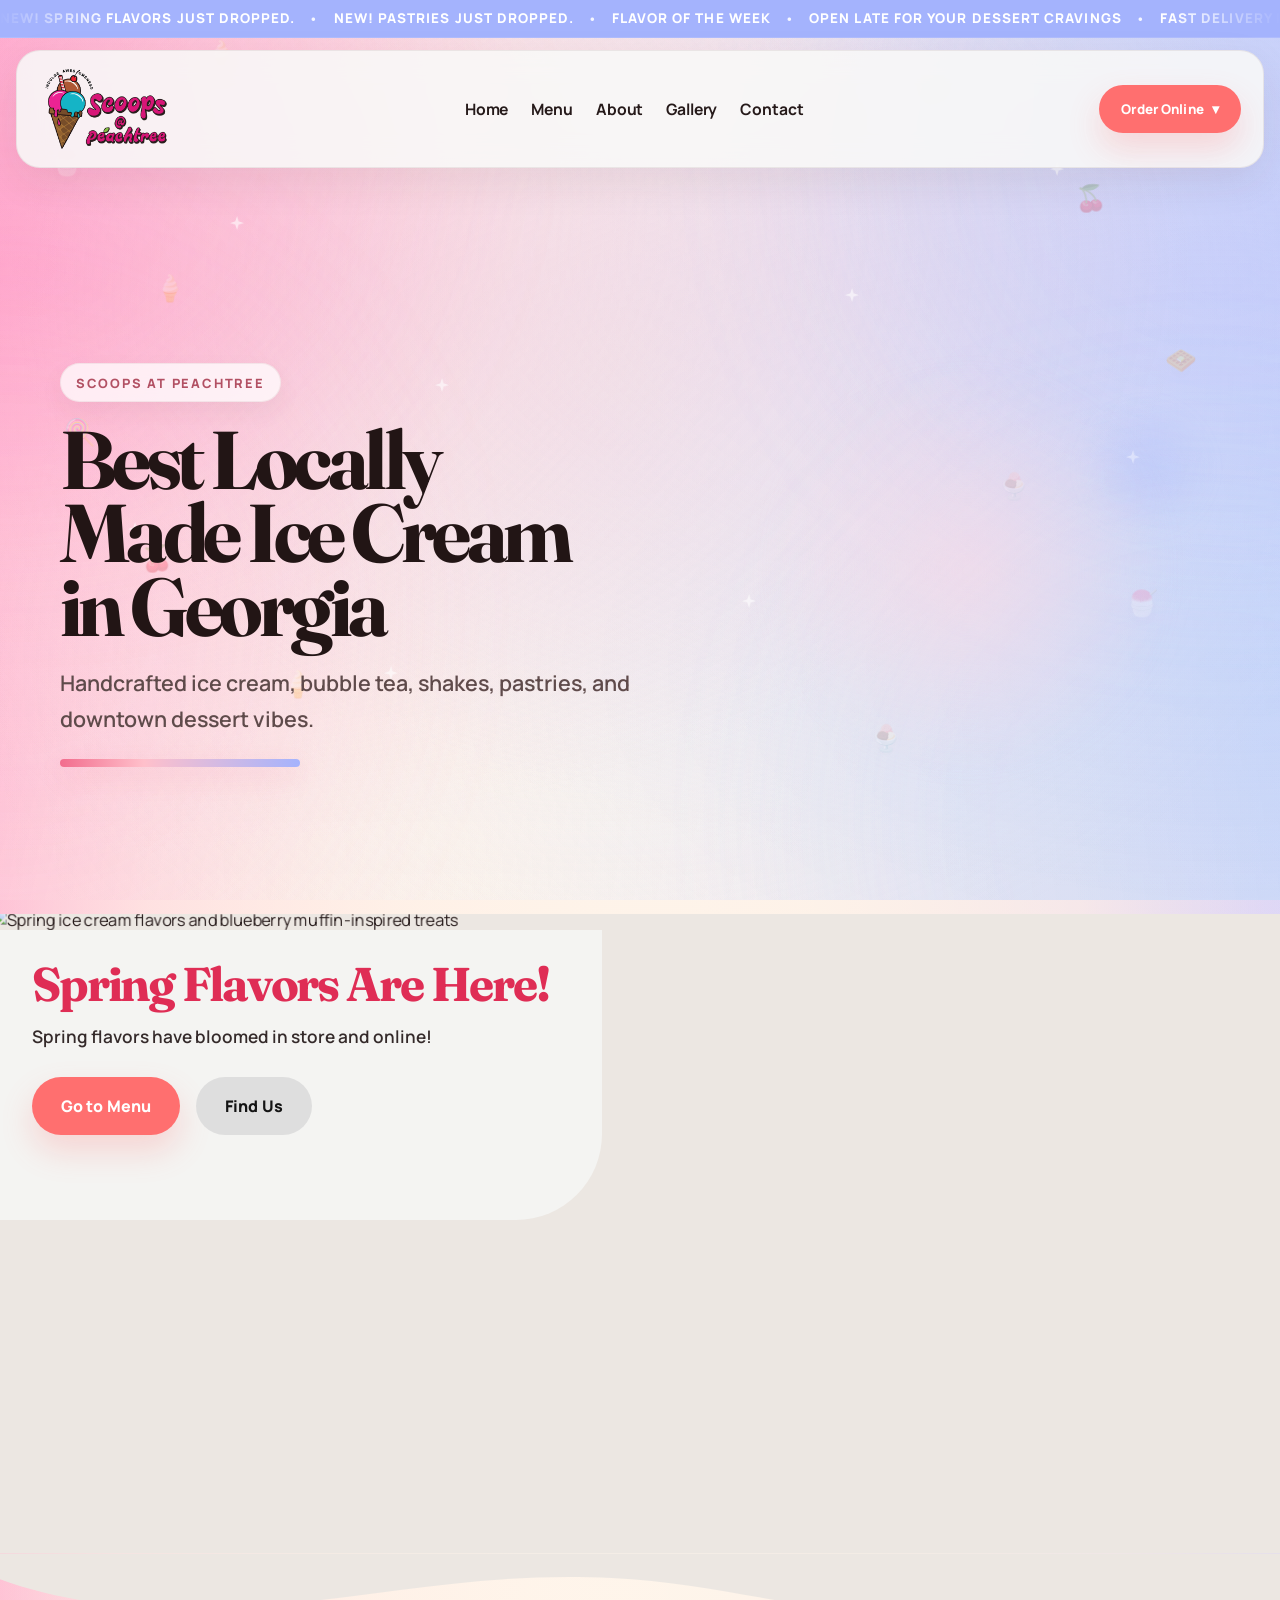
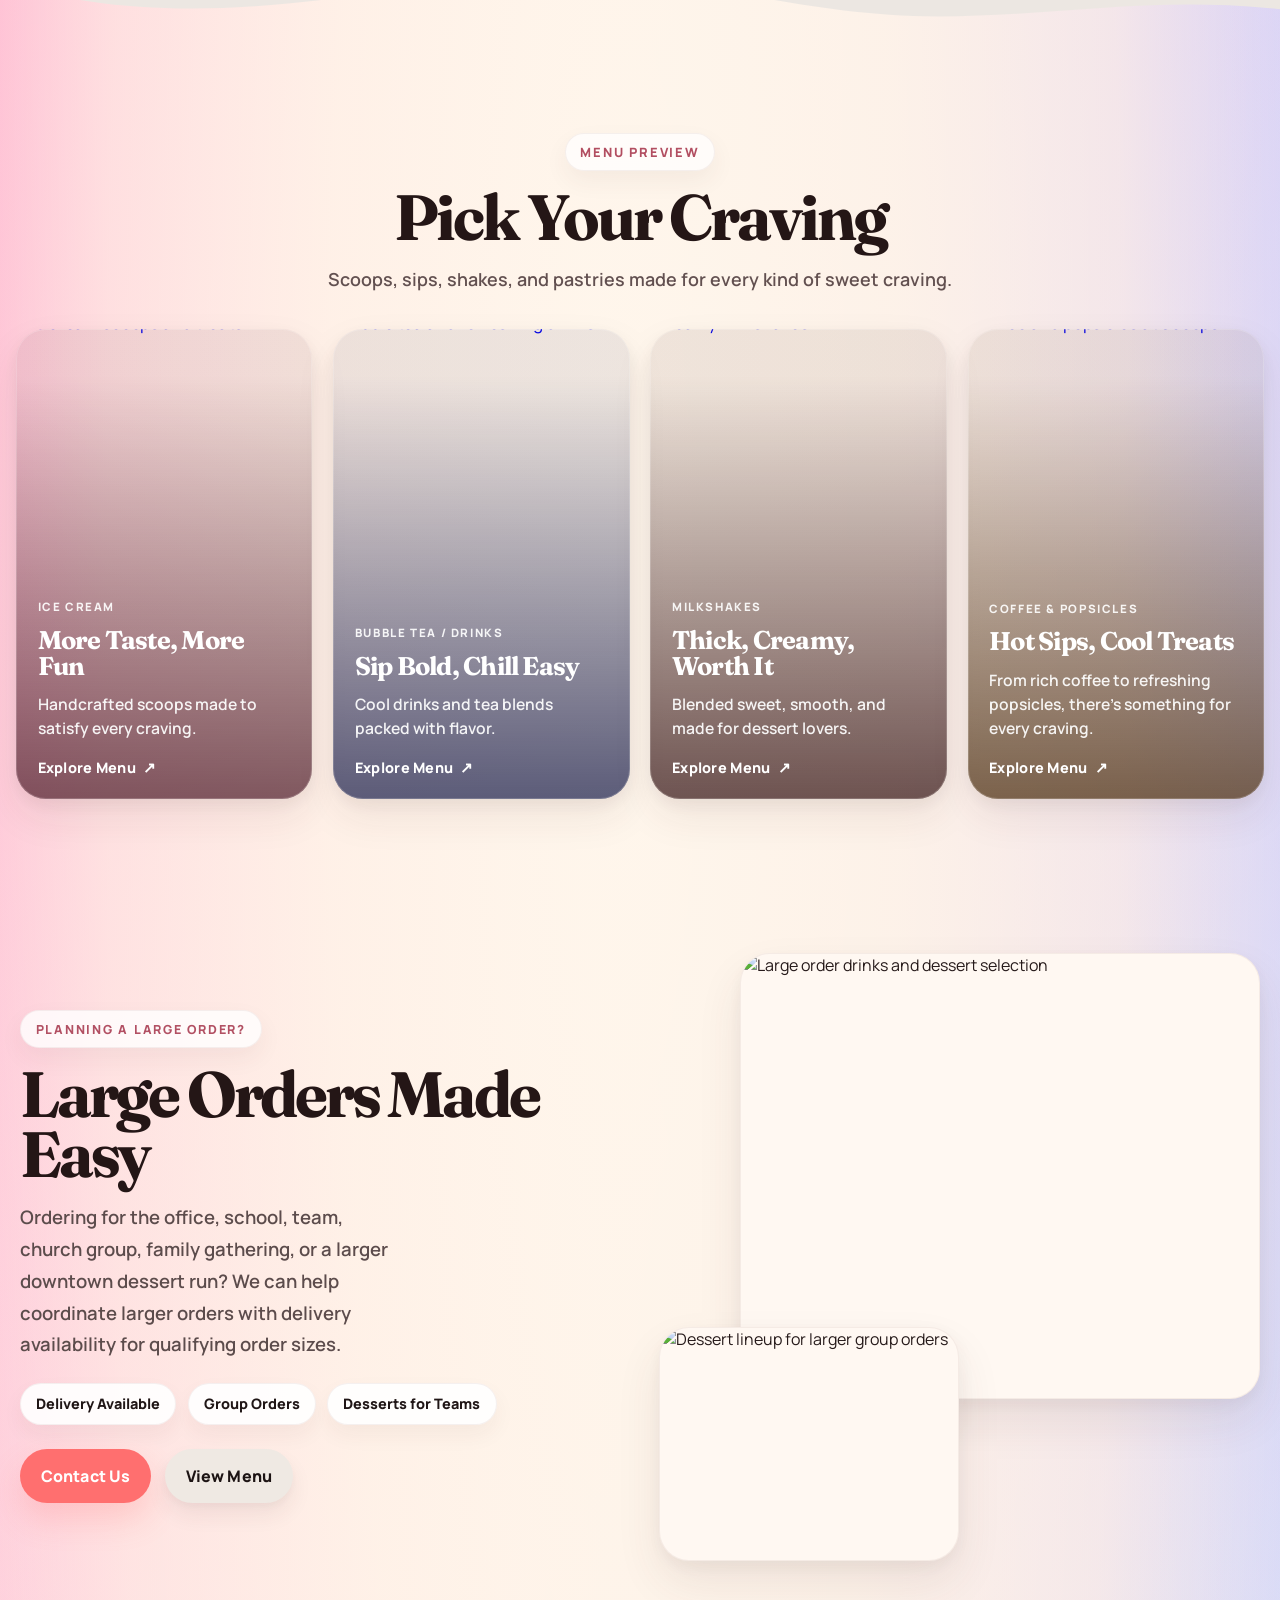
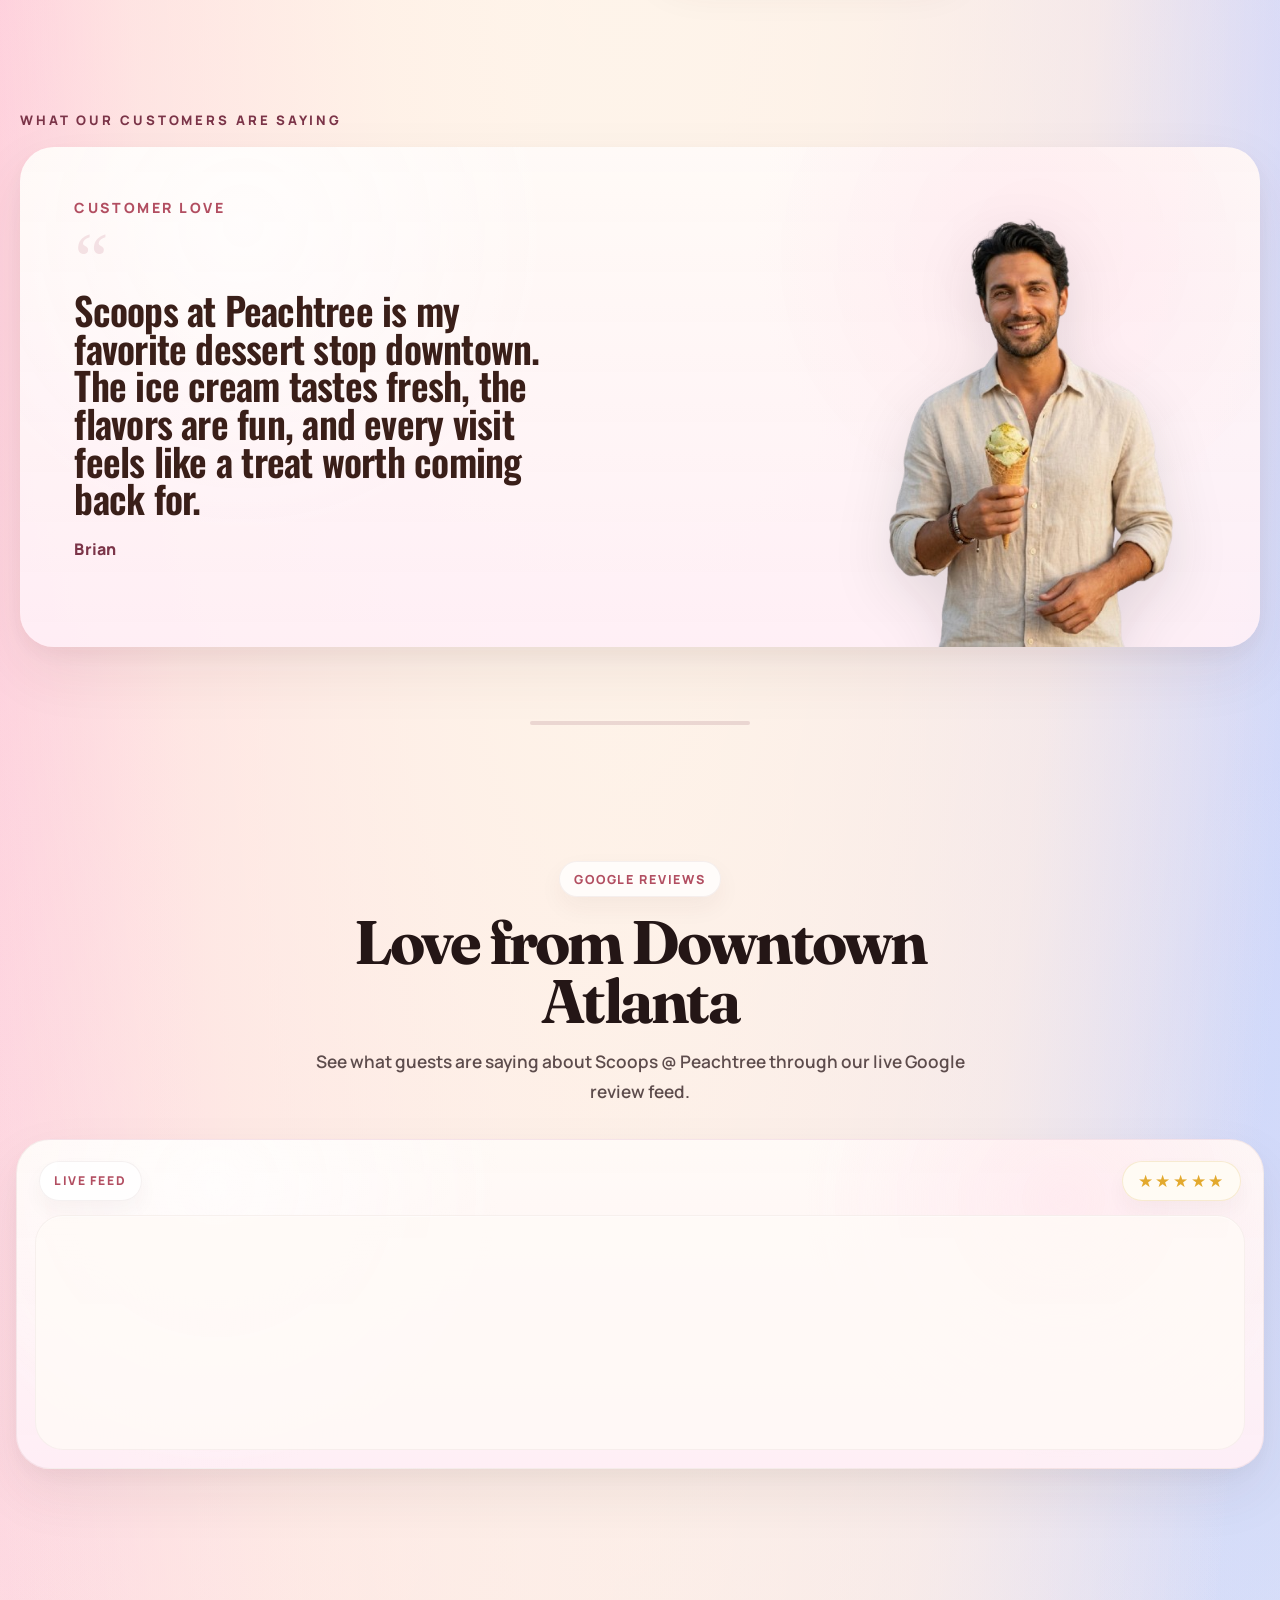
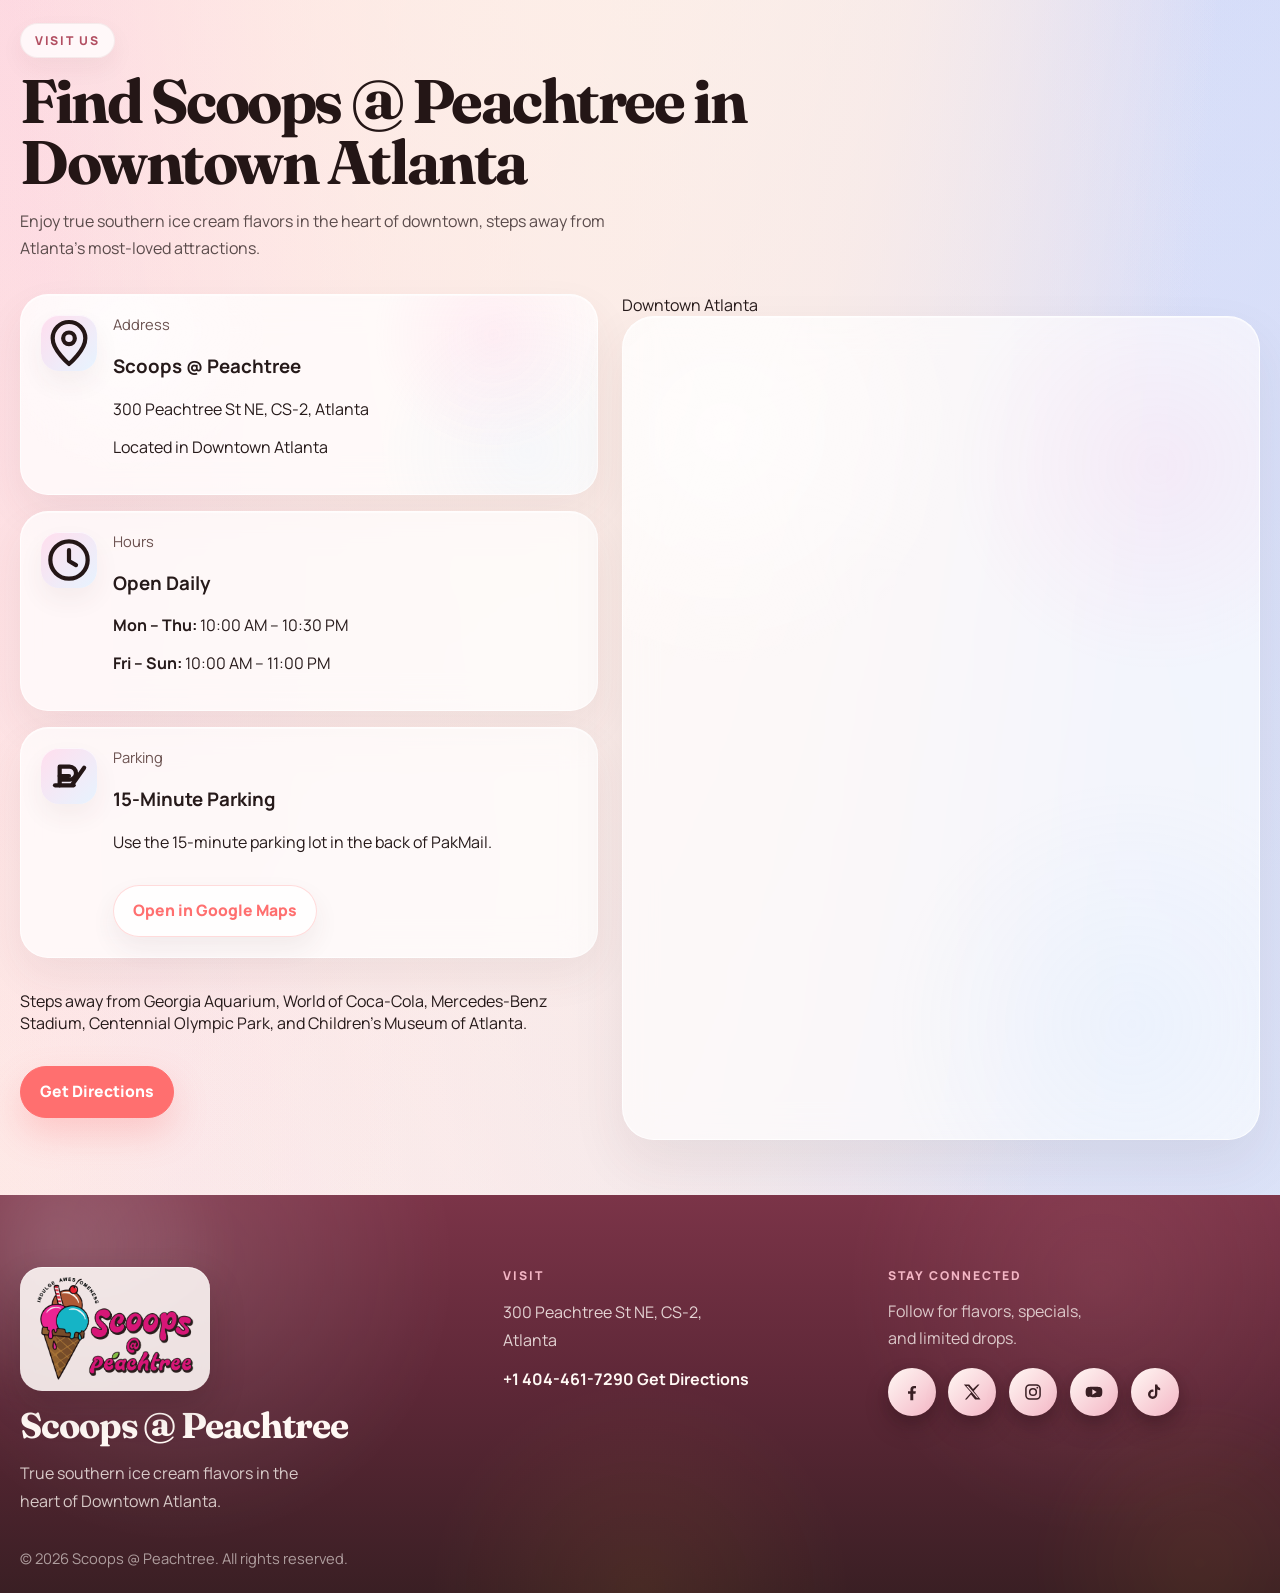
==== commit 4896b9f1: "Update index.html" ====
--- a/index.html
+++ b/index.html
@@ -265,7 +265,7 @@
               <img
                 class="hero-placeholder__mascot mascot-apng"
                 id="mascotApng"
-                src="./assets/mascot/Ice_Cream_Mascot_Animation-safari.webp?v=23"
+                src="./assets/mascot/Ice_Cream_Mascot_Animation-safari.png?v=24"
                 alt="Scoops ice cream mascot animation"
               />
 
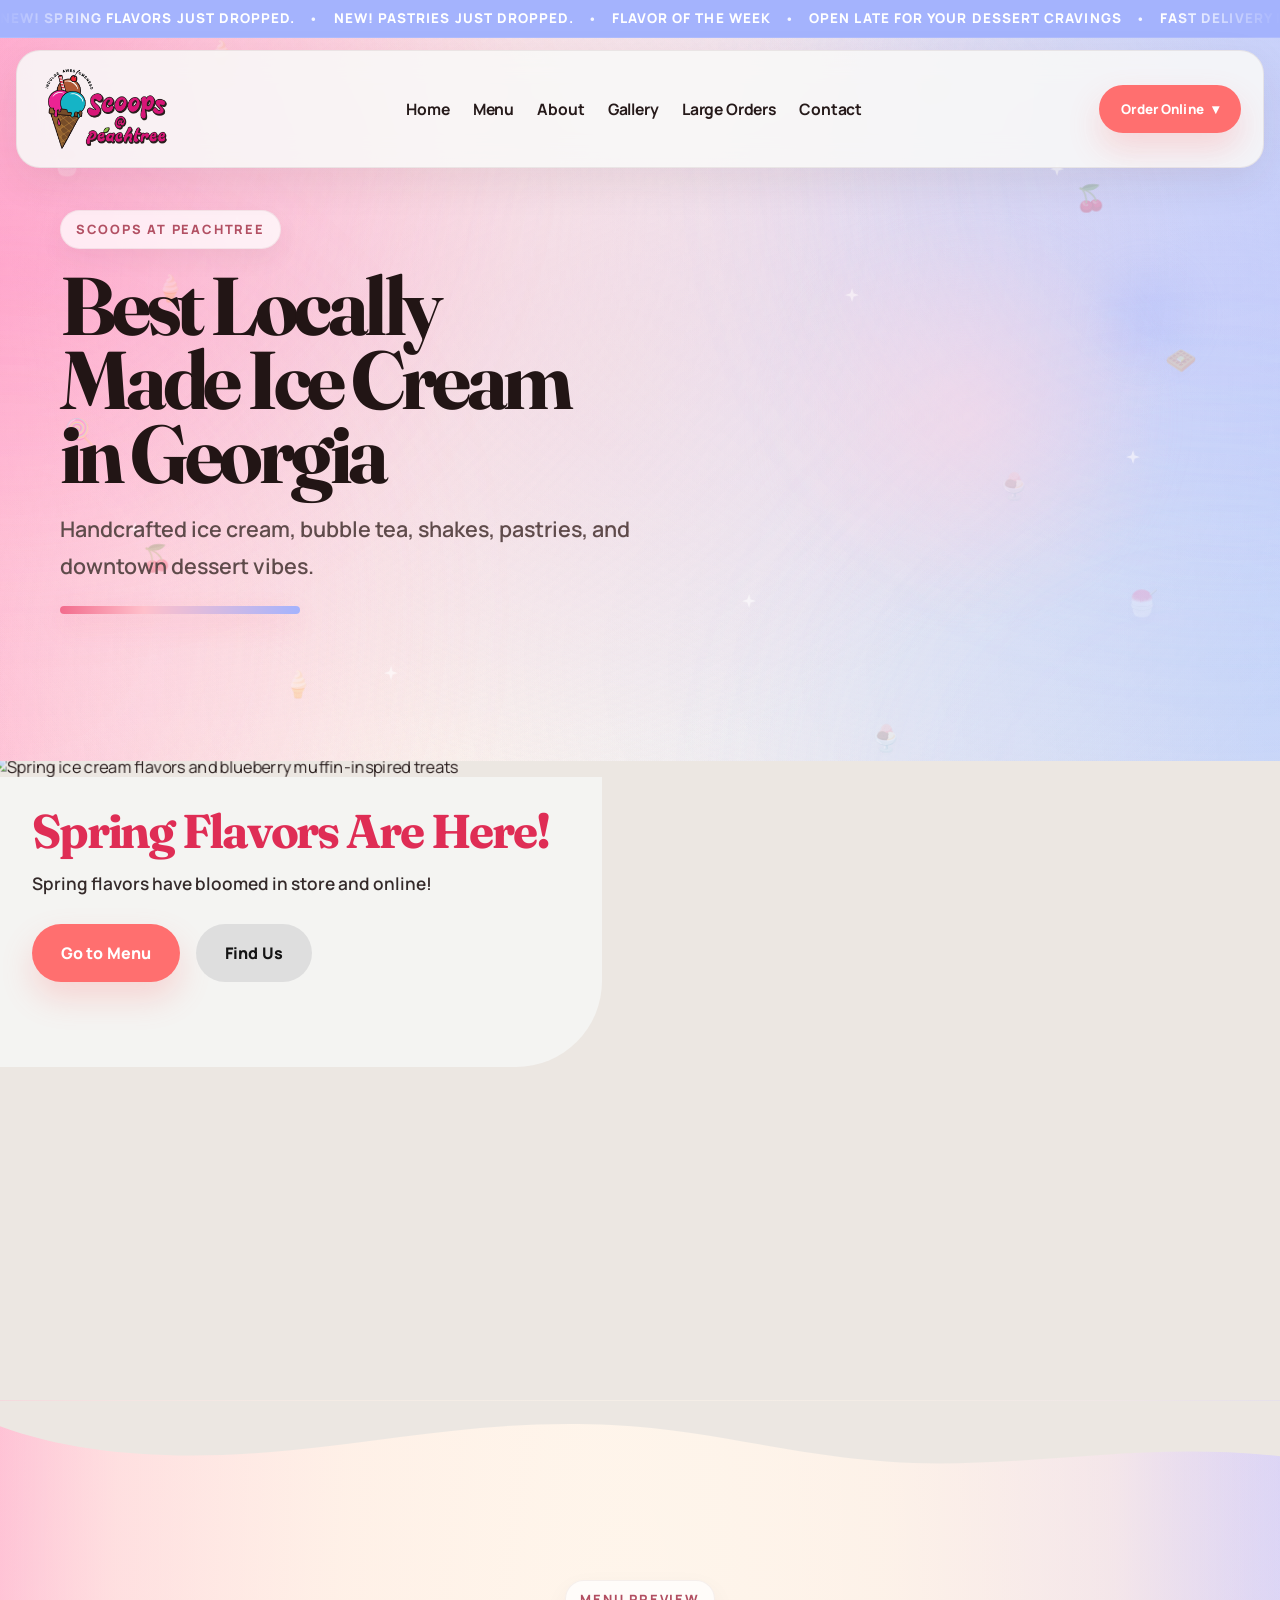
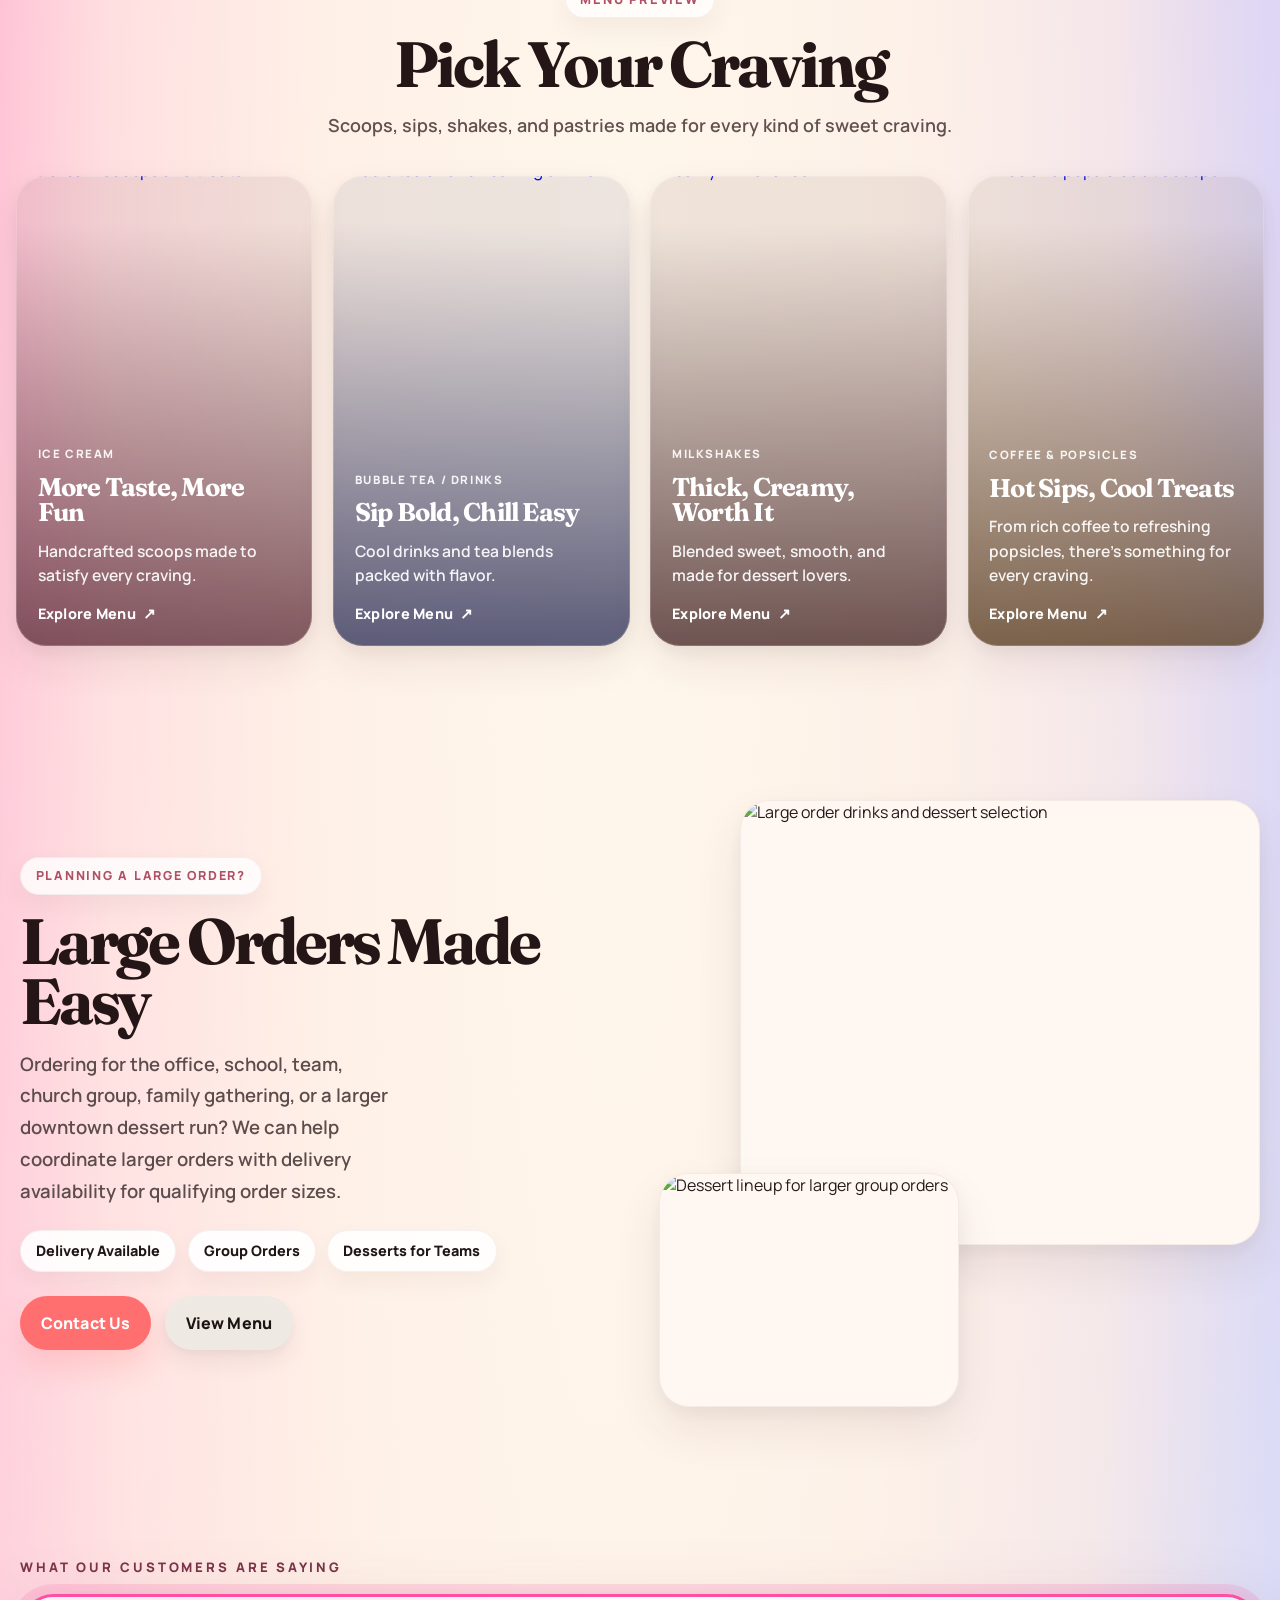
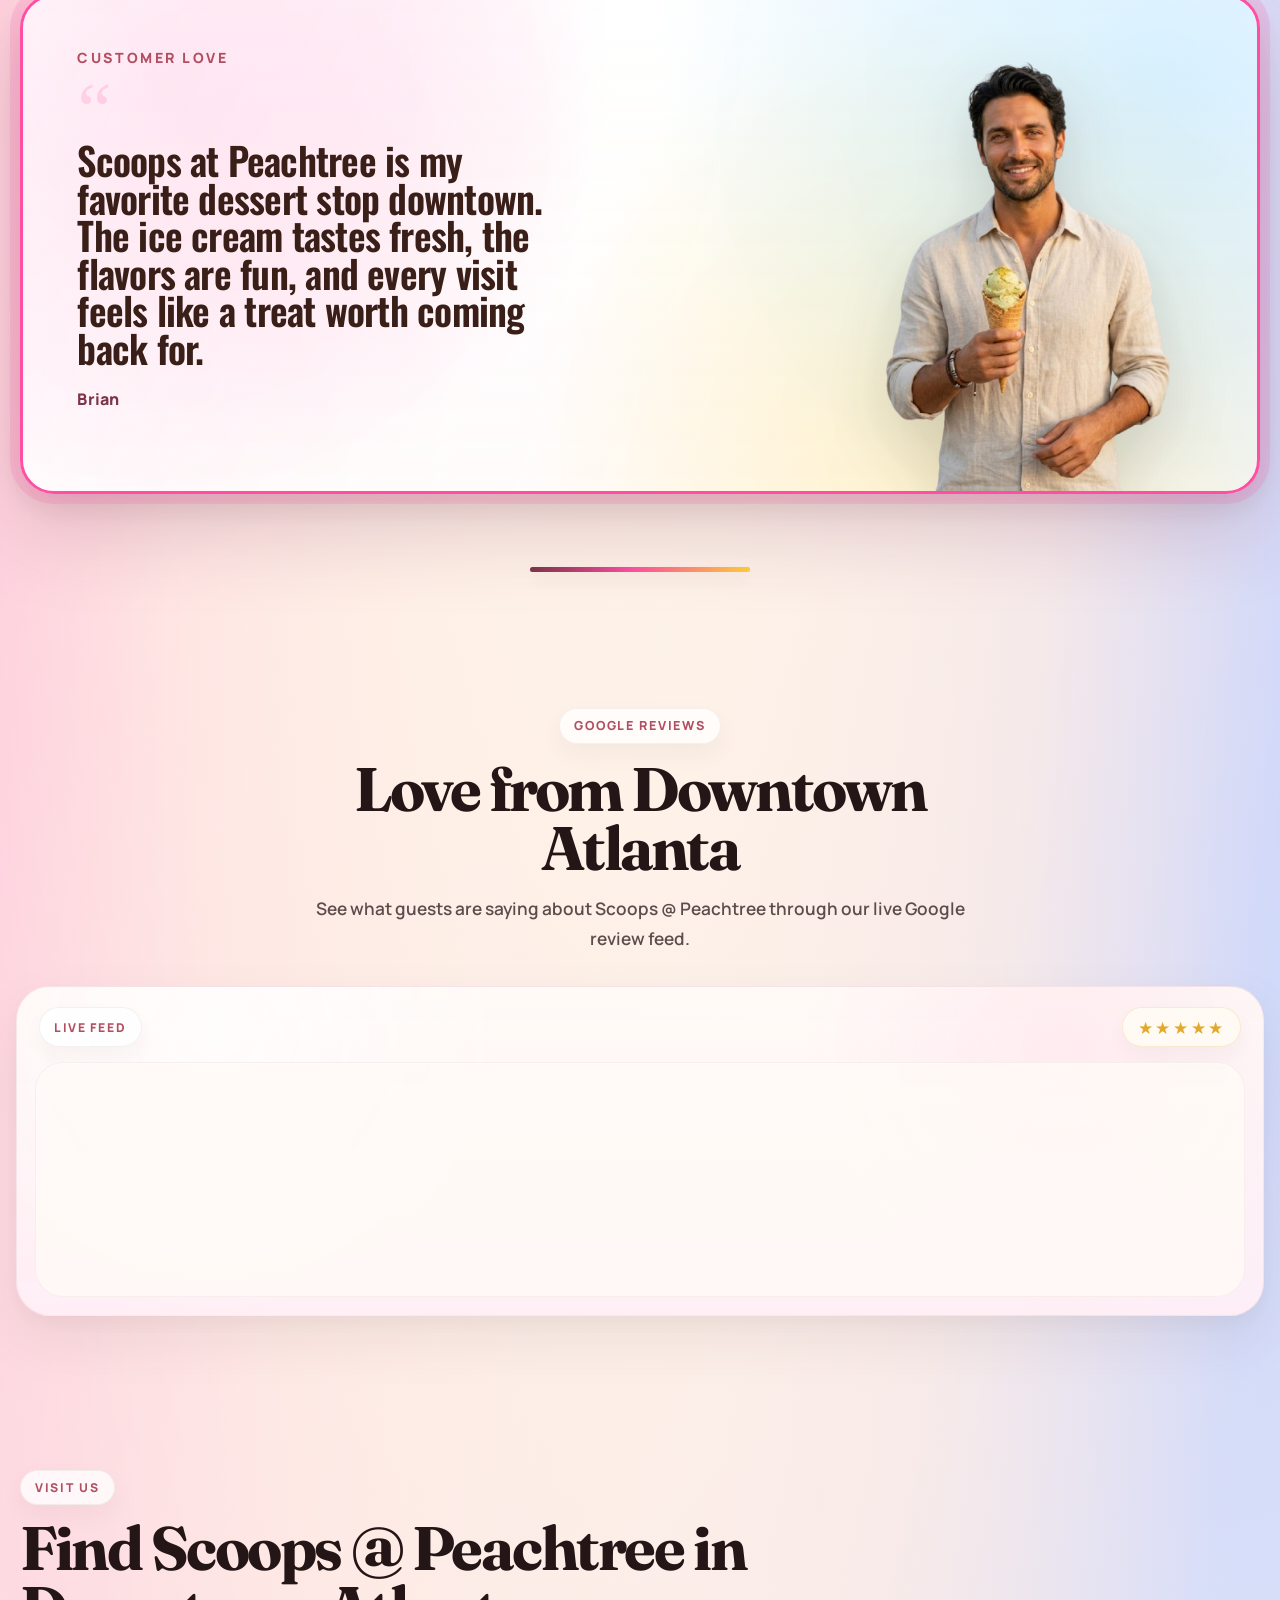
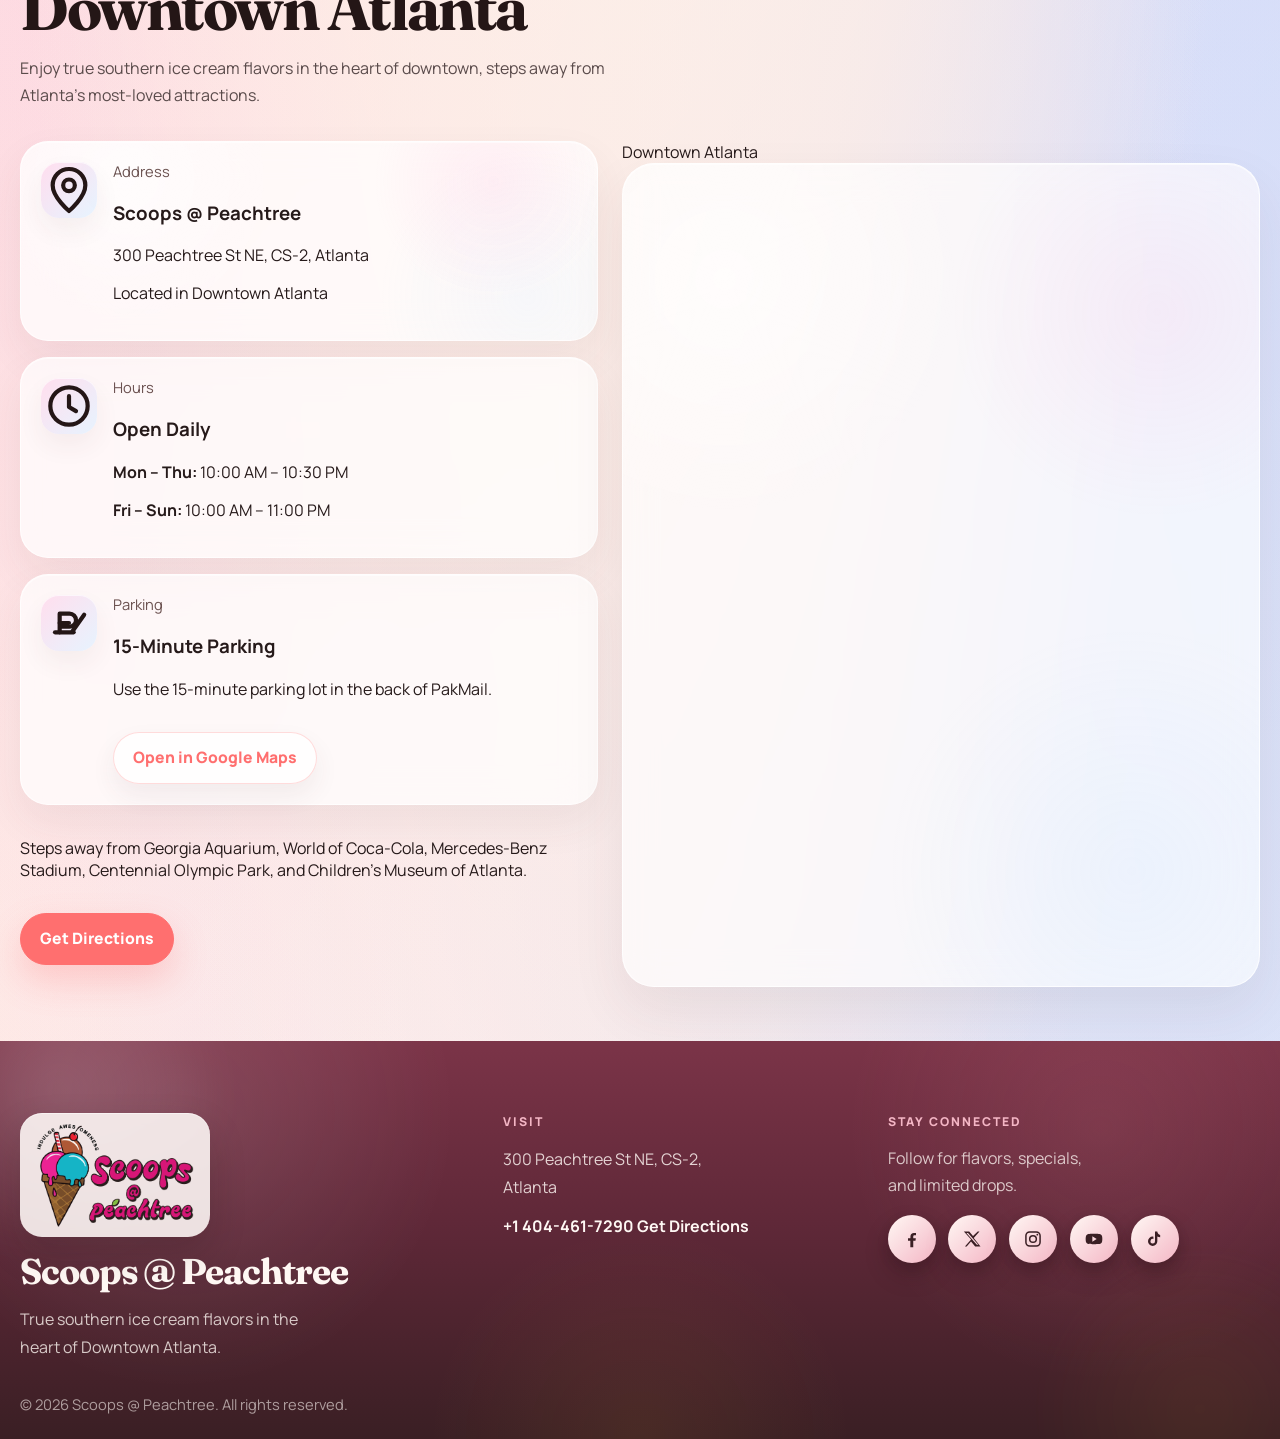
==== commit b2685f50: "updates on the testimonial sections ad header offsets" ====
--- a/index.html
+++ b/index.html
@@ -123,6 +123,7 @@
           <a href="./menu.html">Menu</a>
           <a href="./about.html">About</a>
           <a href="./gallery.html">Gallery</a>
+          <a href="./gallery.html#large-orders">Large Orders</a>
           <a href="./contact.html">Contact</a>
         </nav>
 
@@ -199,6 +200,7 @@
           <a href="./menu.html">Menu</a>
           <a href="./about.html">About</a>
           <a href="./gallery.html">Gallery</a>
+          <a href="./gallery.html#large-orders">Large Orders</a>
           <a href="./contact.html">Contact</a>
 
           <div class="mobile-order-dropdown">
--- a/css/announcement-header.css
+++ b/css/announcement-header.css
@@ -529,7 +529,7 @@
 ========================= */
 
 .top-offset {
-  height: calc(var(--announcement-height) + var(--header-height));
+  height: calc(var(--announcement-height) + var(--header-height) - 70px);
 }
 
 /* =========================
@@ -699,7 +699,7 @@
   }
 
   .top-offset {
-    height: calc(var(--announcement-height) + var(--header-height) + 4px);
+    height: calc(var(--announcement-height) + var(--header-height) - 24px);
   }
 }
 
--- a/css/hero-section-2.css
+++ b/css/hero-section-2.css
@@ -15,7 +15,7 @@
 .hero-placeholder {
   position: relative;
   overflow: hidden;
-  padding: clamp(4.75rem, 8vw, 7.25rem) 1.25rem clamp(3.4rem, 5vw, 5rem);
+  padding: clamp(0.25rem, 1.5vw, 1.25rem) 1.25rem clamp(3.4rem, 5vw, 5rem);
   background: transparent;
 }
 
--- a/css/testimonial-slider.css
+++ b/css/testimonial-slider.css
@@ -1,7 +1,7 @@
 .testimonial-slider {
   position: relative;
   padding: clamp(3.5rem, 6vw, 5.5rem) 1rem;
-  /* background removed */
+  background: transparent;
   overflow: hidden;
 }
 
@@ -47,19 +47,79 @@
   z-index: 2;
 }
 
+/* =========================
+   UPDATED TESTIMONIAL CARD
+   White Card + Neon Pink Border
+========================= */
+
 .testimonial-slide__card {
   position: relative;
   min-height: 500px;
   border-radius: 34px;
+
   background:
-    radial-gradient(circle at 18% 16%, rgba(255, 255, 255, 0.58), transparent 28%),
-    radial-gradient(circle at 82% 20%, rgba(255, 214, 228, 0.42), transparent 26%),
-    linear-gradient(180deg, rgba(255, 250, 247, 0.96) 0%, rgba(255, 239, 246, 0.92) 100%);
+    linear-gradient(
+      180deg,
+      rgba(255, 255, 255, 0.96) 0%,
+      rgba(255, 252, 253, 0.90) 100%
+    );
+
+  border: 3px solid #ff4fa3;
+
   box-shadow:
-    0 24px 60px rgba(89, 56, 56, 0.08),
-    0 8px 22px rgba(89, 56, 56, 0.05);
+    0 0 0 10px rgba(255, 79, 163, 0.16),
+    0 34px 86px rgba(120, 45, 80, 0.22),
+    0 12px 28px rgba(89, 56, 56, 0.12),
+    inset 0 1px 0 rgba(255, 255, 255, 0.88);
+
   overflow: hidden;
   isolation: isolate;
+}
+
+/* soft colorful card glows */
+.testimonial-slide__card::before {
+  content: "";
+  position: absolute;
+  inset: 0;
+  z-index: 1;
+  pointer-events: none;
+
+  background:
+    radial-gradient(
+      circle at 12% 16%,
+      rgba(255, 79, 163, 0.22) 0%,
+      rgba(255, 79, 163, 0.13) 20%,
+      transparent 38%
+    ),
+    radial-gradient(
+      circle at 92% 18%,
+      rgba(98, 199, 255, 0.25) 0%,
+      rgba(98, 199, 255, 0.14) 22%,
+      transparent 42%
+    ),
+    radial-gradient(
+      circle at 76% 88%,
+      rgba(255, 210, 56, 0.28) 0%,
+      rgba(255, 210, 56, 0.13) 22%,
+      transparent 42%
+    );
+}
+
+/* subtle glass shine */
+.testimonial-slide__card::after {
+  content: "";
+  position: absolute;
+  inset: 0;
+  z-index: 2;
+  pointer-events: none;
+
+  background:
+    linear-gradient(
+      115deg,
+      rgba(255, 255, 255, 0.52) 0%,
+      rgba(255, 255, 255, 0.22) 26%,
+      rgba(255, 255, 255, 0) 58%
+    );
 }
 
 .testimonial-slide__content {
@@ -83,7 +143,7 @@
   font-family: Georgia, serif;
   font-size: 4.8rem;
   line-height: 0.7;
-  color: rgba(178, 78, 97, 0.14);
+  color: rgba(255, 79, 163, 0.18);
 }
 
 .testimonial-slide__quote {
@@ -118,7 +178,9 @@
   width: 100%;
   height: auto;
   object-fit: contain;
-  filter: drop-shadow(0 20px 28px rgba(28, 26, 26, 0.12));
+  filter:
+    drop-shadow(0 22px 30px rgba(28, 26, 26, 0.16))
+    saturate(1.04);
 }
 
 .testimonial-slider__progress {
@@ -127,11 +189,12 @@
   right: 0;
   bottom: -1.1rem;
   width: min(220px, 44%);
-  height: 4px;
+  height: 5px;
   margin: 0 auto;
   border-radius: 999px;
-  background: rgba(123, 52, 72, 0.14);
+  background: rgba(123, 52, 72, 0.16);
   overflow: hidden;
+  box-shadow: 0 8px 18px rgba(120, 45, 80, 0.10);
 }
 
 .testimonial-slider__progress-bar {
@@ -140,7 +203,12 @@
   height: 100%;
   transform-origin: left center;
   transform: scaleX(0);
-  background: linear-gradient(90deg, #b24e61 0%, #ef8aa0 48%, #e3a92e 100%);
+  background: linear-gradient(
+    90deg,
+    #7b3448 0%,
+    #ff4fa3 46%,
+    #ffd238 100%
+  );
 }
 
 /* =========================
@@ -195,6 +263,31 @@
     border-radius: 28px;
     display: flex;
     flex-direction: column;
+    border-width: 2px;
+    box-shadow:
+      0 0 0 7px rgba(255, 79, 163, 0.15),
+      0 26px 64px rgba(120, 45, 80, 0.18),
+      0 10px 24px rgba(89, 56, 56, 0.10),
+      inset 0 1px 0 rgba(255, 255, 255, 0.88);
+  }
+
+  .testimonial-slide__card::before {
+    background:
+      radial-gradient(
+        circle at 16% 12%,
+        rgba(255, 79, 163, 0.18) 0%,
+        transparent 38%
+      ),
+      radial-gradient(
+        circle at 92% 26%,
+        rgba(98, 199, 255, 0.20) 0%,
+        transparent 42%
+      ),
+      radial-gradient(
+        circle at 68% 92%,
+        rgba(255, 210, 56, 0.22) 0%,
+        transparent 42%
+      );
   }
 
   .testimonial-slide__content {
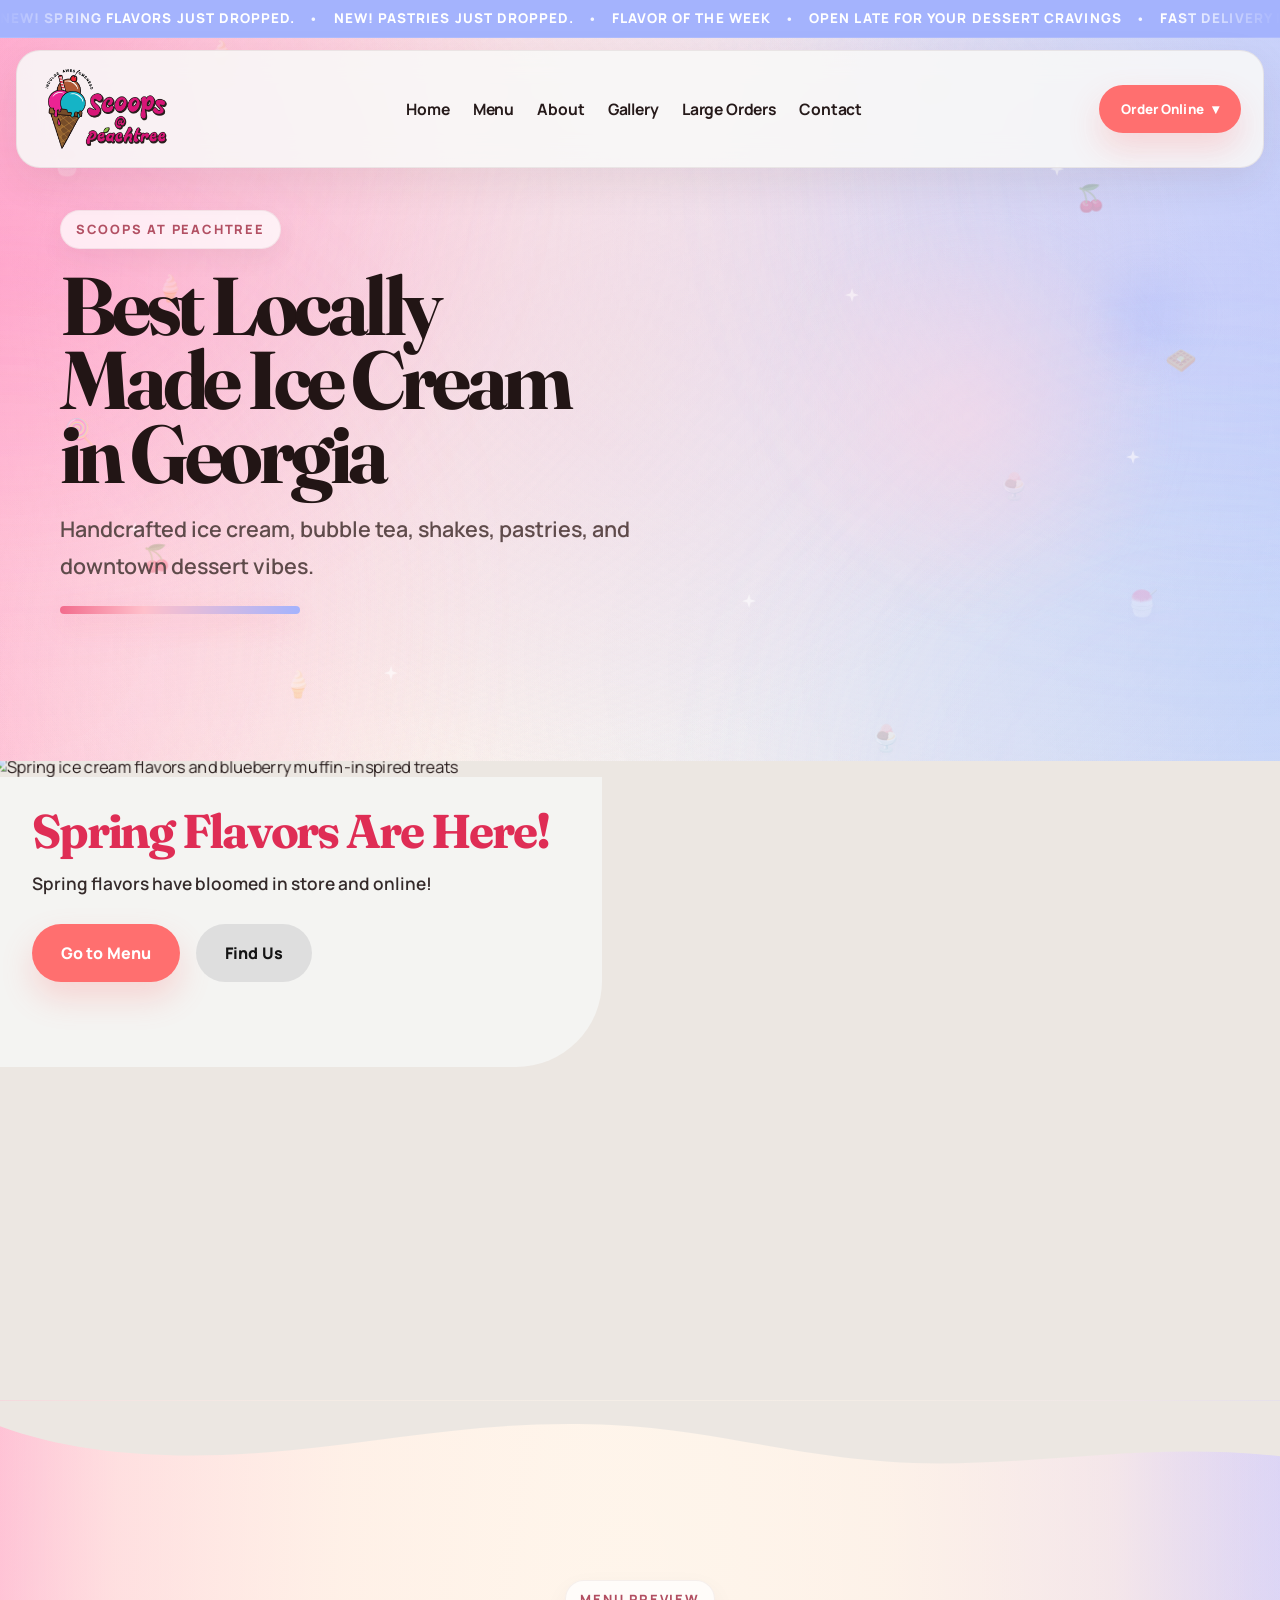
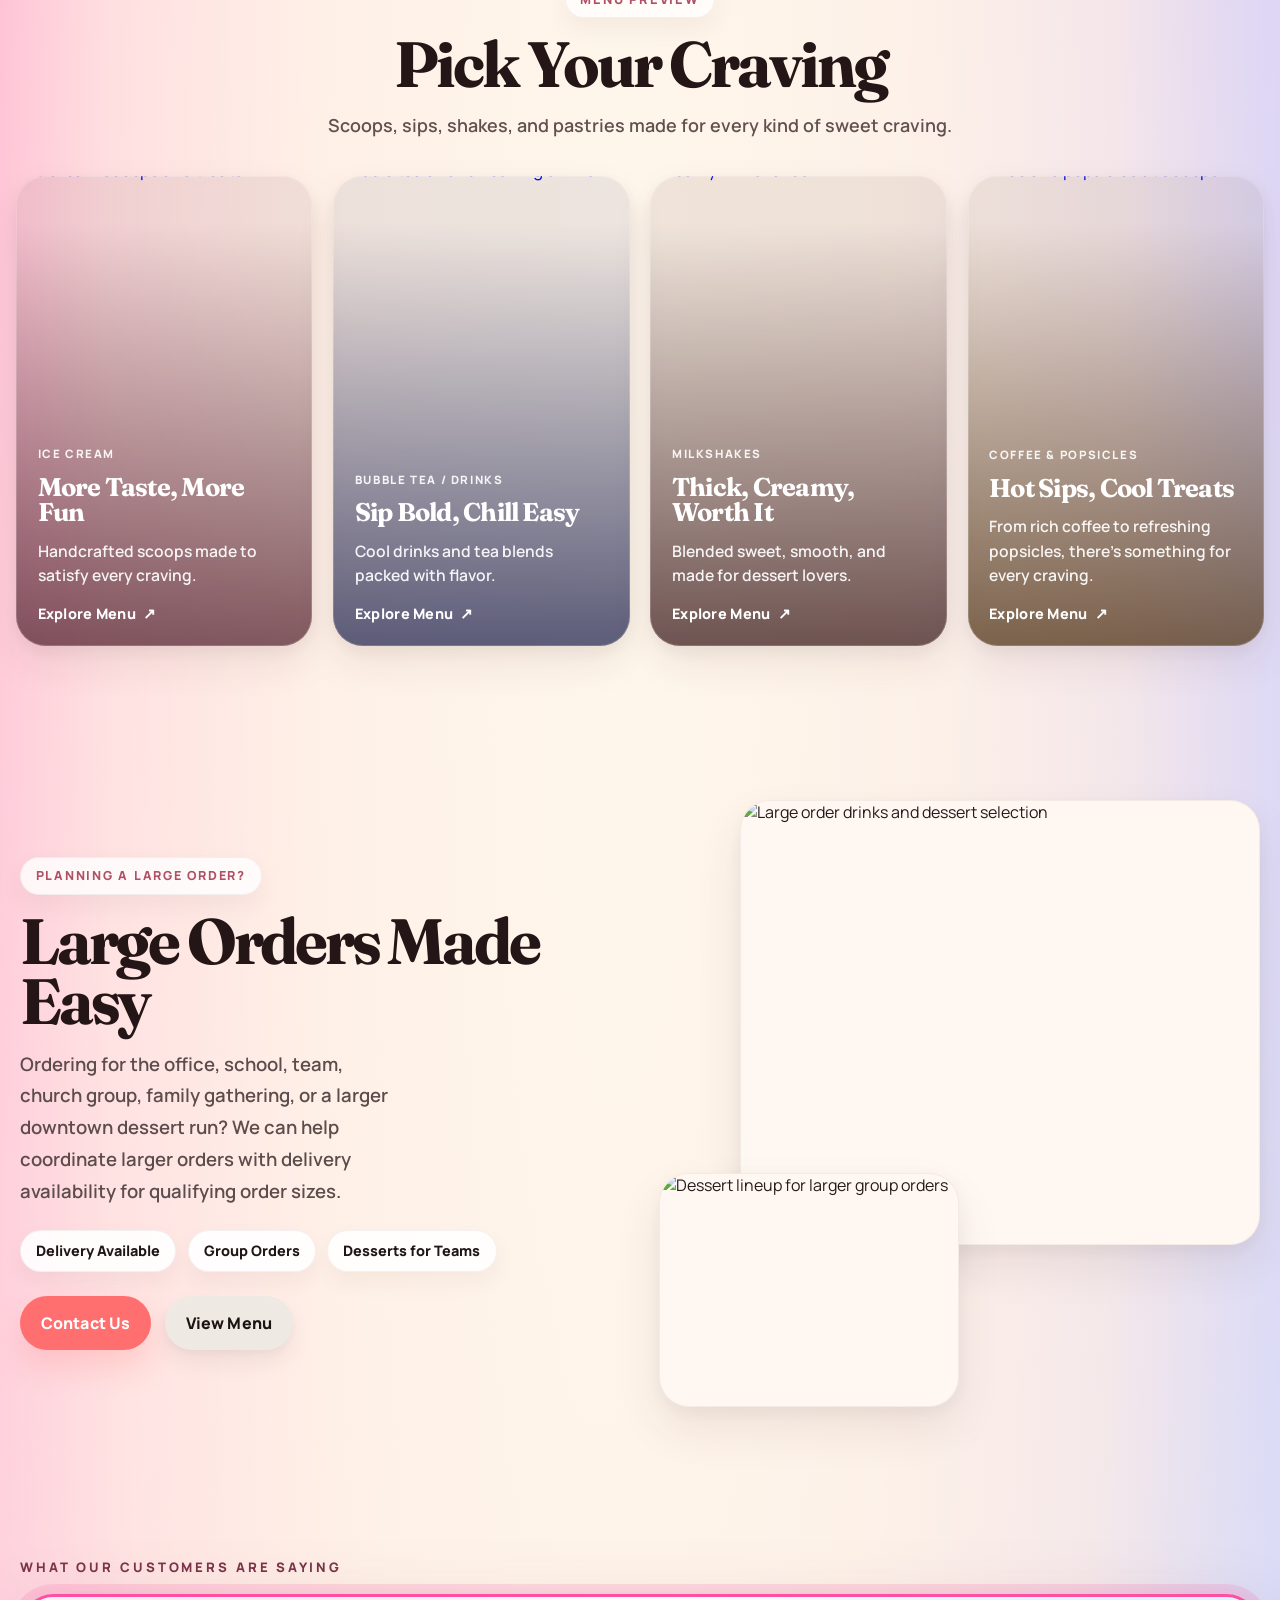
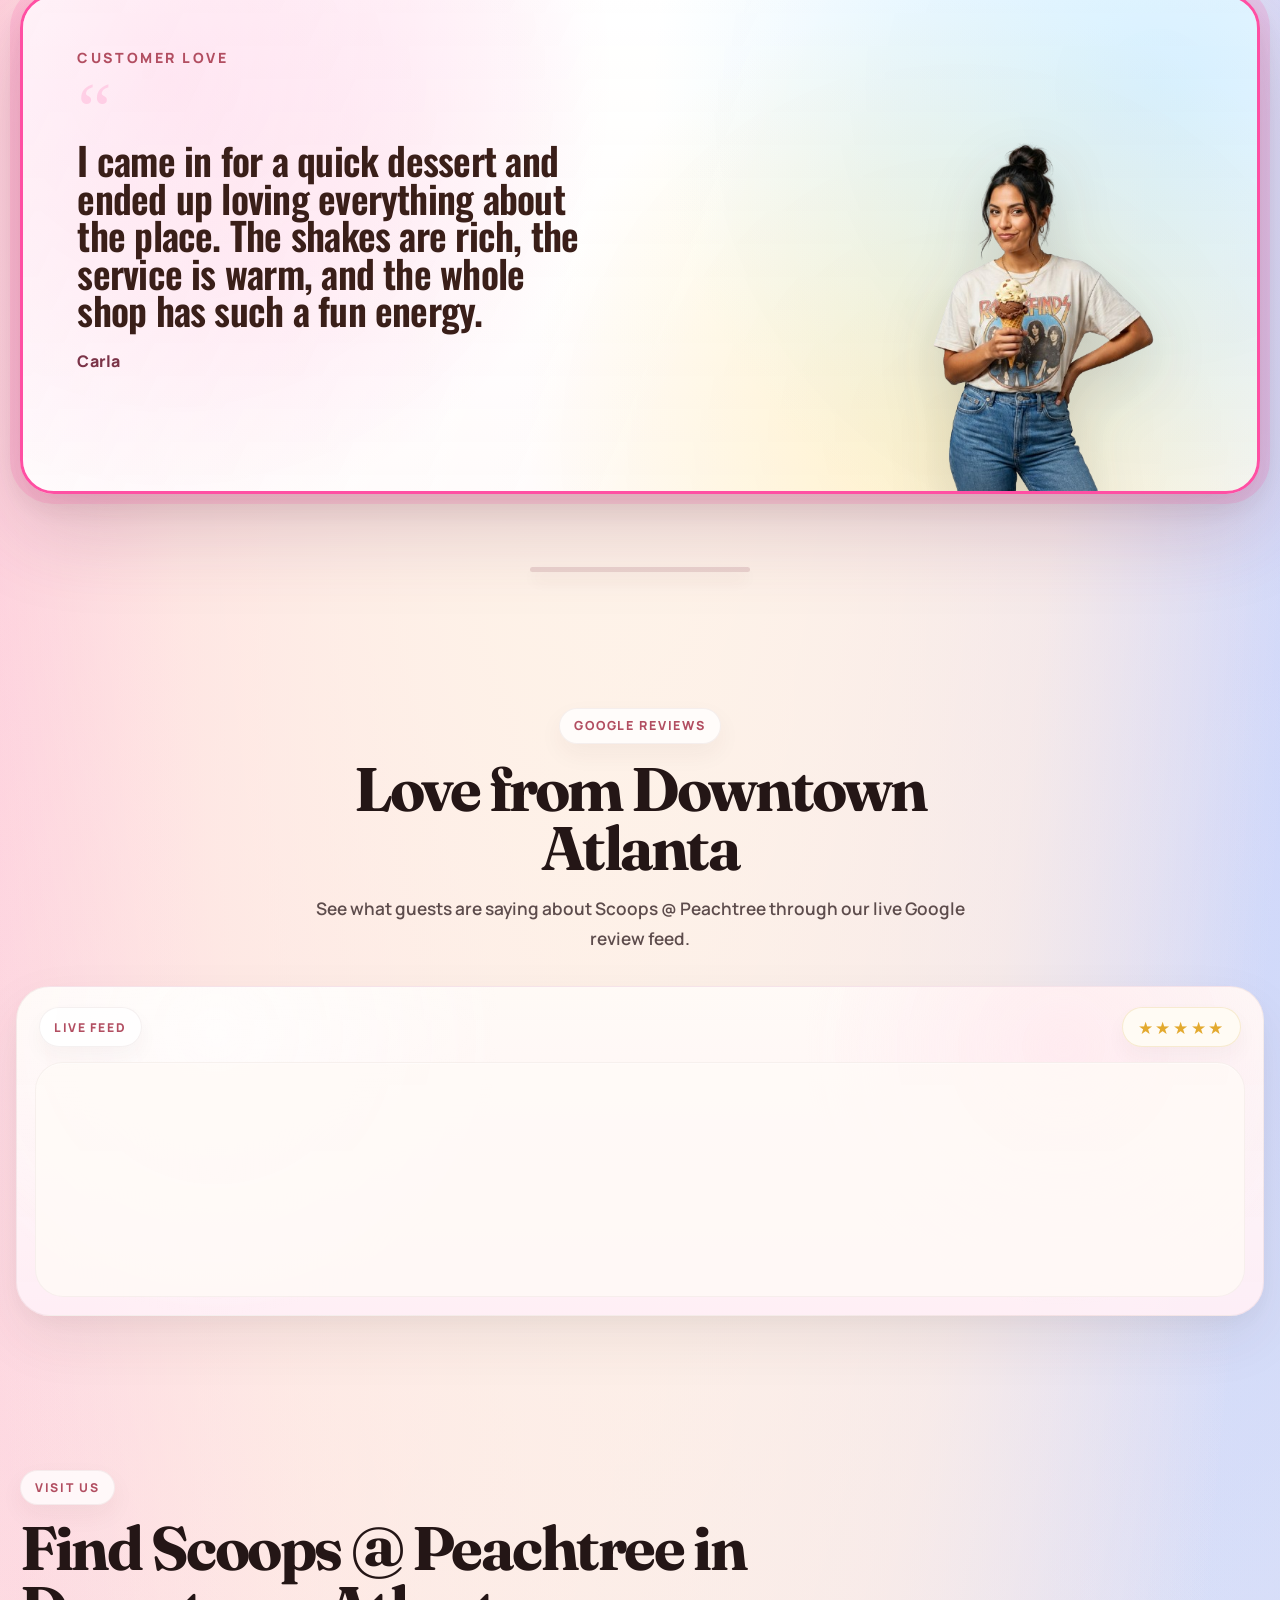
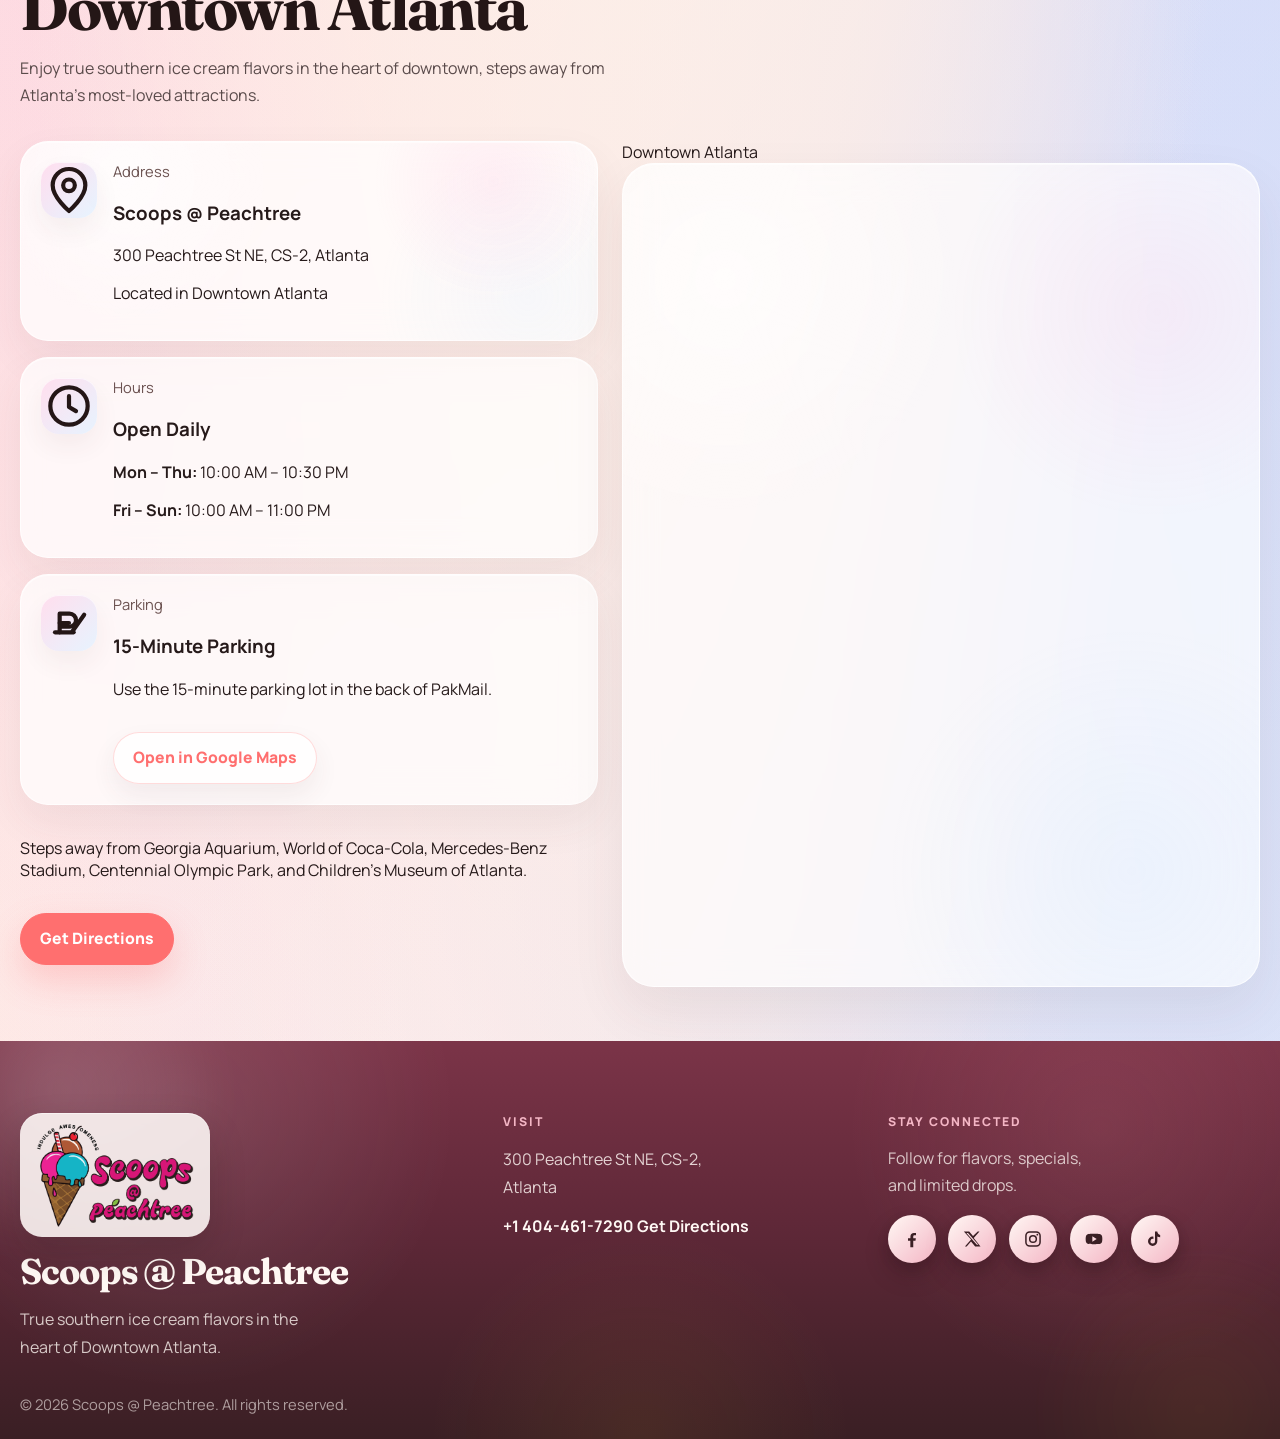
==== commit 121035cc: "added hevc version of the mascot video" ====
--- a/index.html
+++ b/index.html
@@ -264,7 +264,7 @@
           <div class="hero-placeholder__visual" aria-hidden="true">
 
             <div class="hero-placeholder__mascot-wrap">
-              <img
+              <!-- <img
                 class="hero-placeholder__mascot mascot-apng"
                 id="mascotApng"
                 src="./assets/mascot/Ice_Cream_Mascot_Animation-safari.png?v=24"
@@ -287,6 +287,29 @@
                   type='video/webm; codecs="vp9"'
                 />
                 Your browser does not support the mascot animation.
+              </video> -->
+              <video
+                class="hero-placeholder__mascot mascot-video"
+                id="mascotVideo"
+                autoplay
+                muted
+                loop
+                playsinline
+                webkit-playsinline
+                preload="auto"
+                aria-label="Scoops ice cream mascot animation"
+              >
+                <source
+                  src="./assets/mascot/Ice_Cream_Mascot_Animation-1%20copy.mov"
+                  type='video/quicktime; codecs="hvc1"'
+                />
+
+                <source
+                  src="./assets/mascot/Ice_Cream_Mascot_Animation-webm.webm?v=22"
+                  type='video/webm; codecs="vp9"'
+                />
+
+                Your browser does not support the mascot animation.
               </video>
             </div>            
           </div>
--- a/css/hero-section-2.css
+++ b/css/hero-section-2.css
@@ -162,13 +162,13 @@
   display: block;
 }
 
-body.is-safari .mascot-apng {
+/* body.is-safari .mascot-apng {
   display: block;
 }
 
 body.is-safari .mascot-video {
   display: none;
-}
+} */
 
 @keyframes heroMascotFloat {
   0% {
@@ -265,12 +265,12 @@
 .hero-section-two__card {
   pointer-events: auto;
   position: relative;
-  width: min(43%, 800px);
+  width: min(47%, 800px);
   min-height: 290px;
   margin-top: 1rem;
   background: #f4f4f2;
   border-radius: 0 0 86px 0;
-  padding: 2.2rem 2.4rem 2rem;
+  padding: 2.2rem 3rem 2rem 2.6rem;
   box-shadow: none;
   opacity: 0;
   transform: translateY(34px);
@@ -718,26 +718,26 @@
    MASCOT SAFARI / WEBM SWITCH
 ========================= */
 
-/* Default: non-Safari browsers use WebM video */
+/* Default: non-Safari browsers use WebM video
 .hero-placeholder__mascot-wrap .mascot-apng {
   display: none !important;
 }
 
 .hero-placeholder__mascot-wrap .mascot-video {
   display: block !important;
-}
+} */
 
 /* JS Safari class fallback */
-body.is-safari .hero-placeholder__mascot-wrap .mascot-apng {
+/* body.is-safari .hero-placeholder__mascot-wrap .mascot-apng {
   display: block !important;
 }
 
 body.is-safari .hero-placeholder__mascot-wrap .mascot-video {
   display: none !important;
-}
+} */
 
 /* iPhone/iPad Safari CSS-only fallback */
-@supports (-webkit-touch-callout: none) {
+/* @supports (-webkit-touch-callout: none) {
   .hero-placeholder__mascot-wrap .mascot-apng {
     display: block !important;
   }
@@ -745,4 +745,16 @@
   .hero-placeholder__mascot-wrap .mascot-video {
     display: none !important;
   }
+} */
+
+/* =========================
+   MASCOT VIDEO
+========================= */
+
+.hero-placeholder__mascot-wrap .mascot-apng {
+  display: none !important;
+}
+
+.hero-placeholder__mascot-wrap .mascot-video {
+  display: block !important;
 }
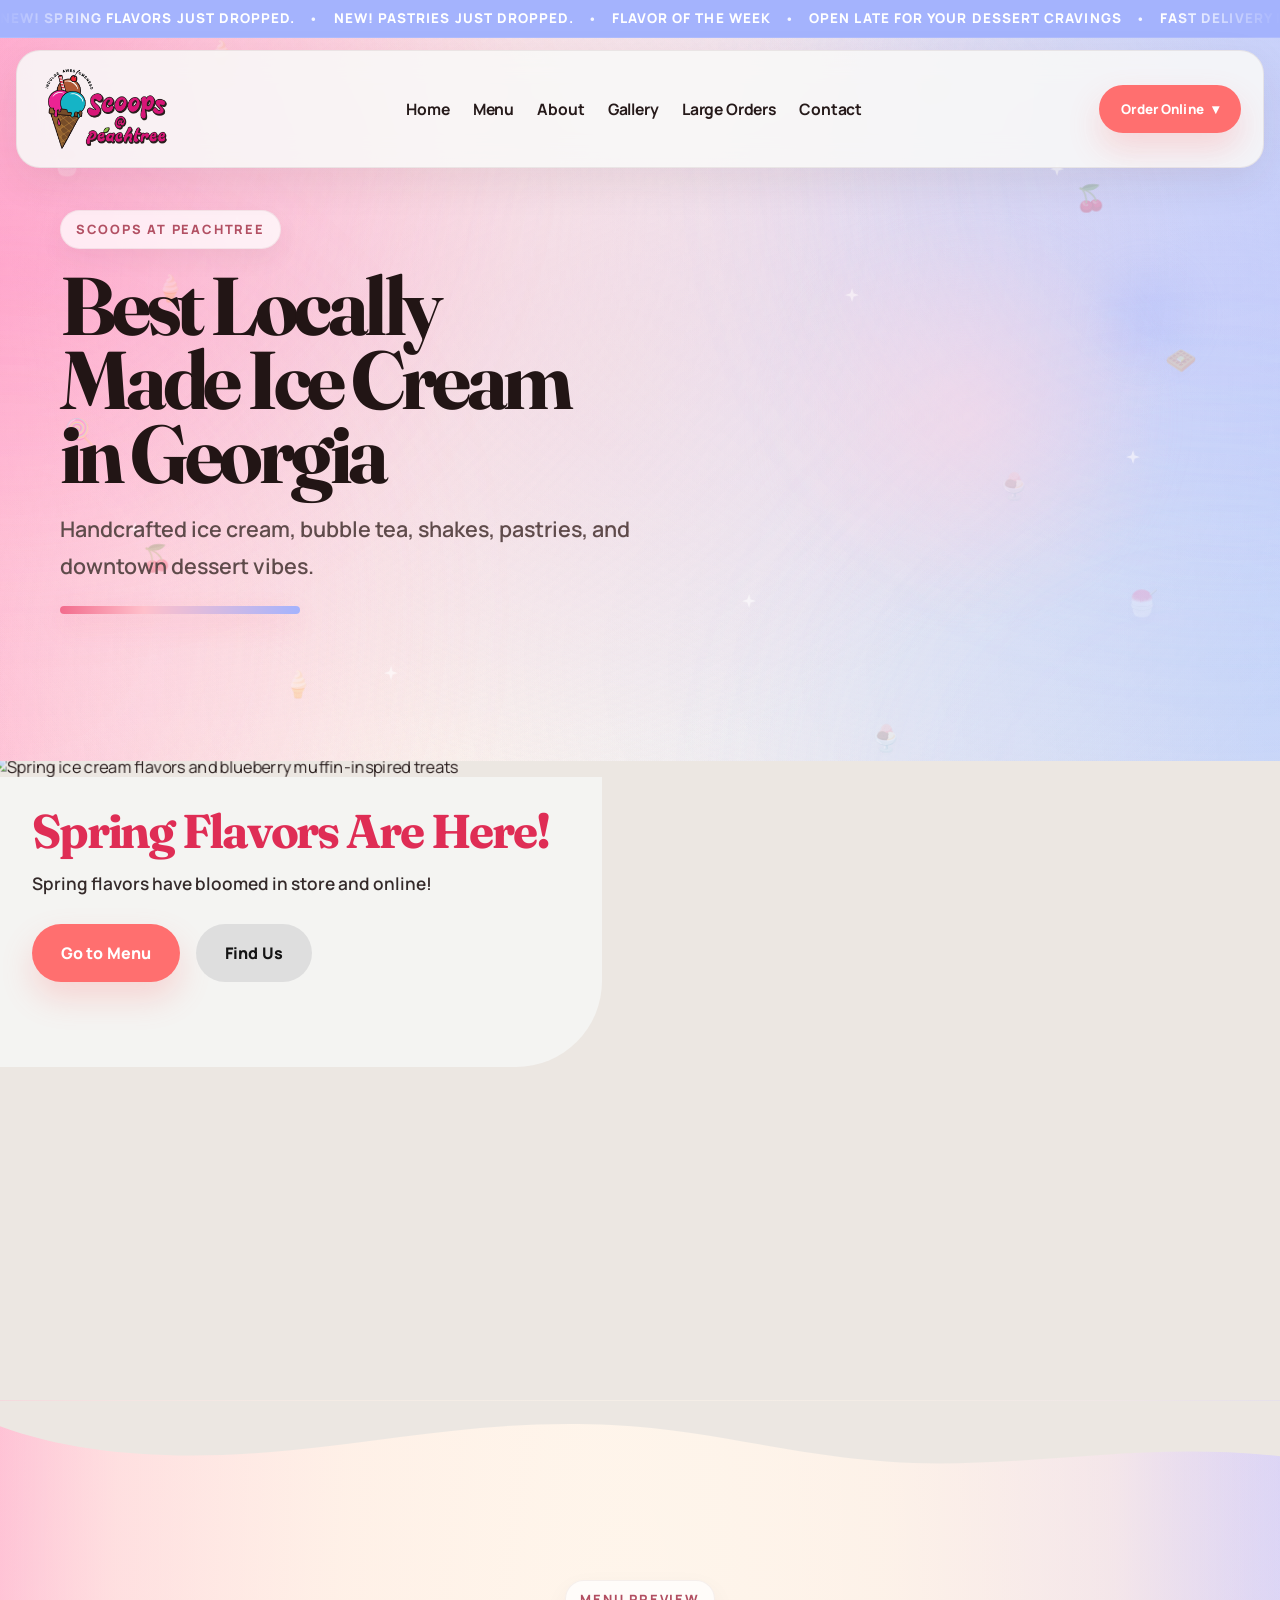
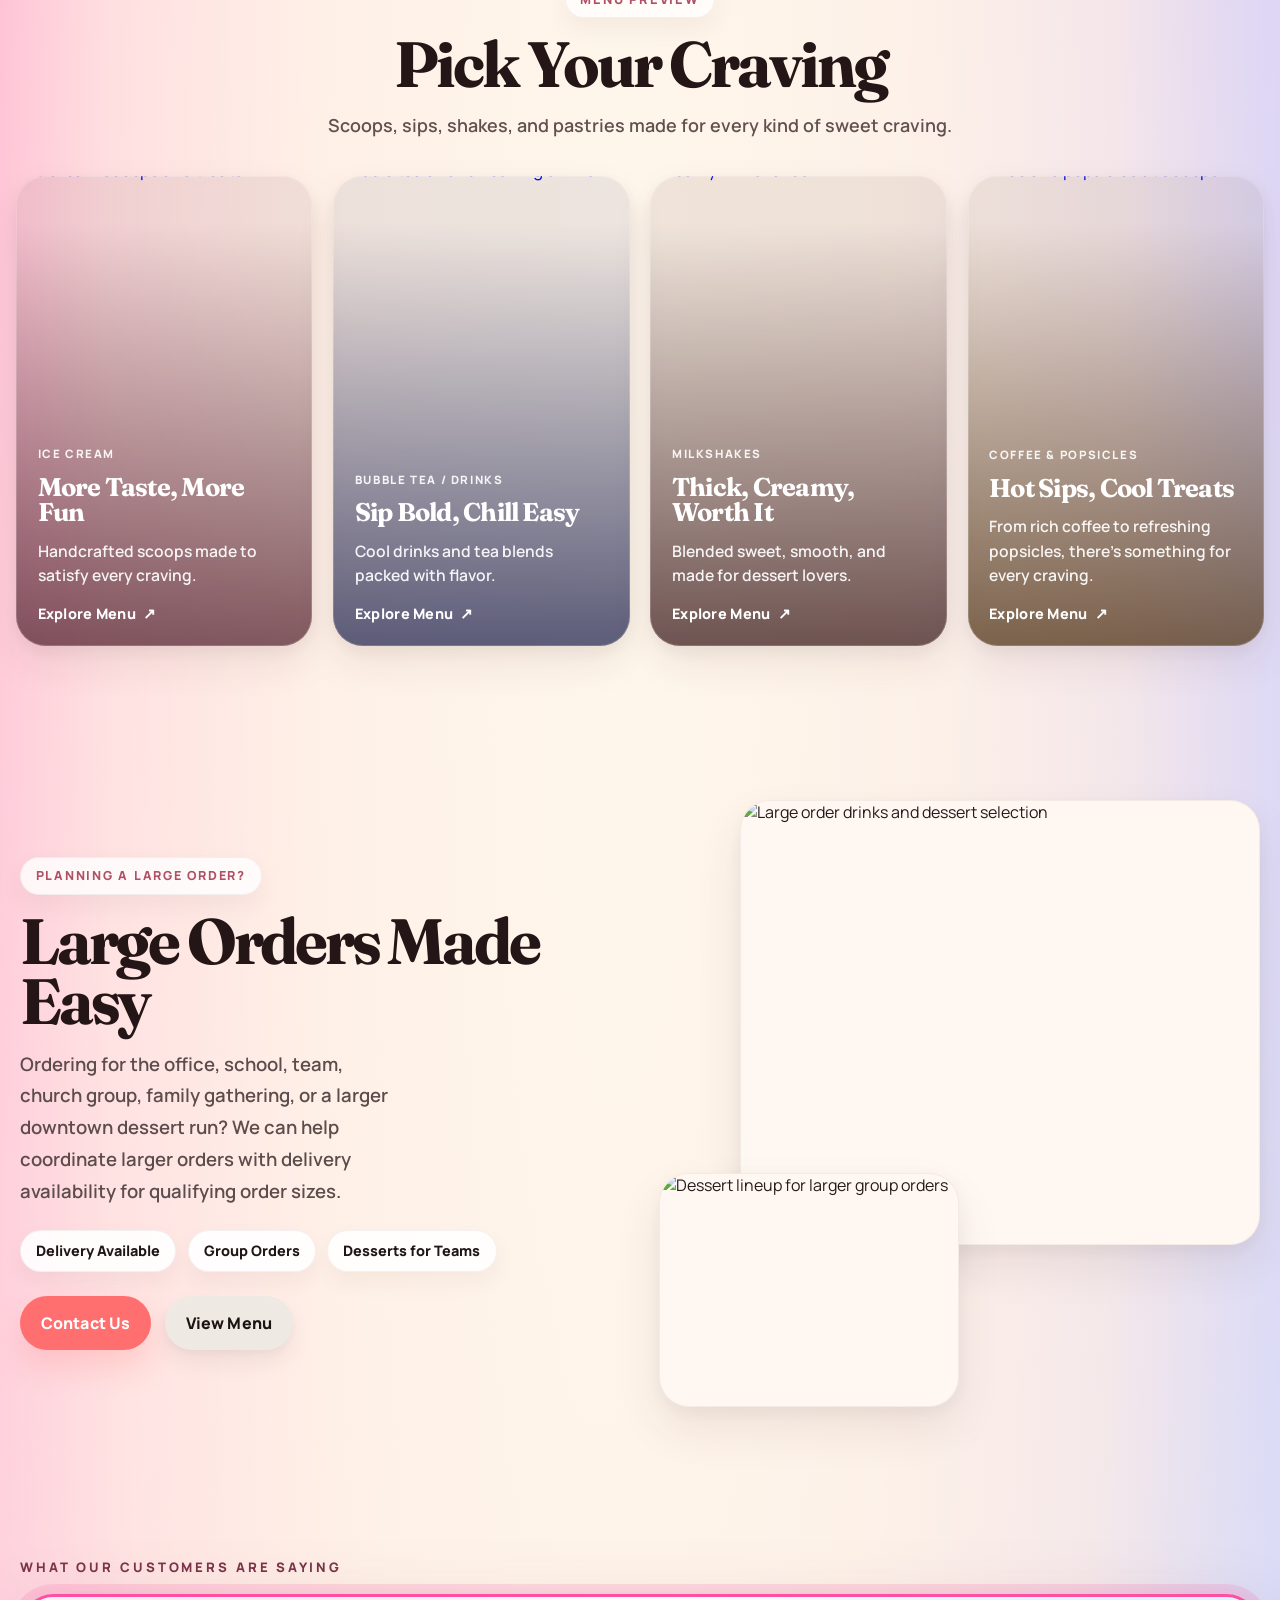
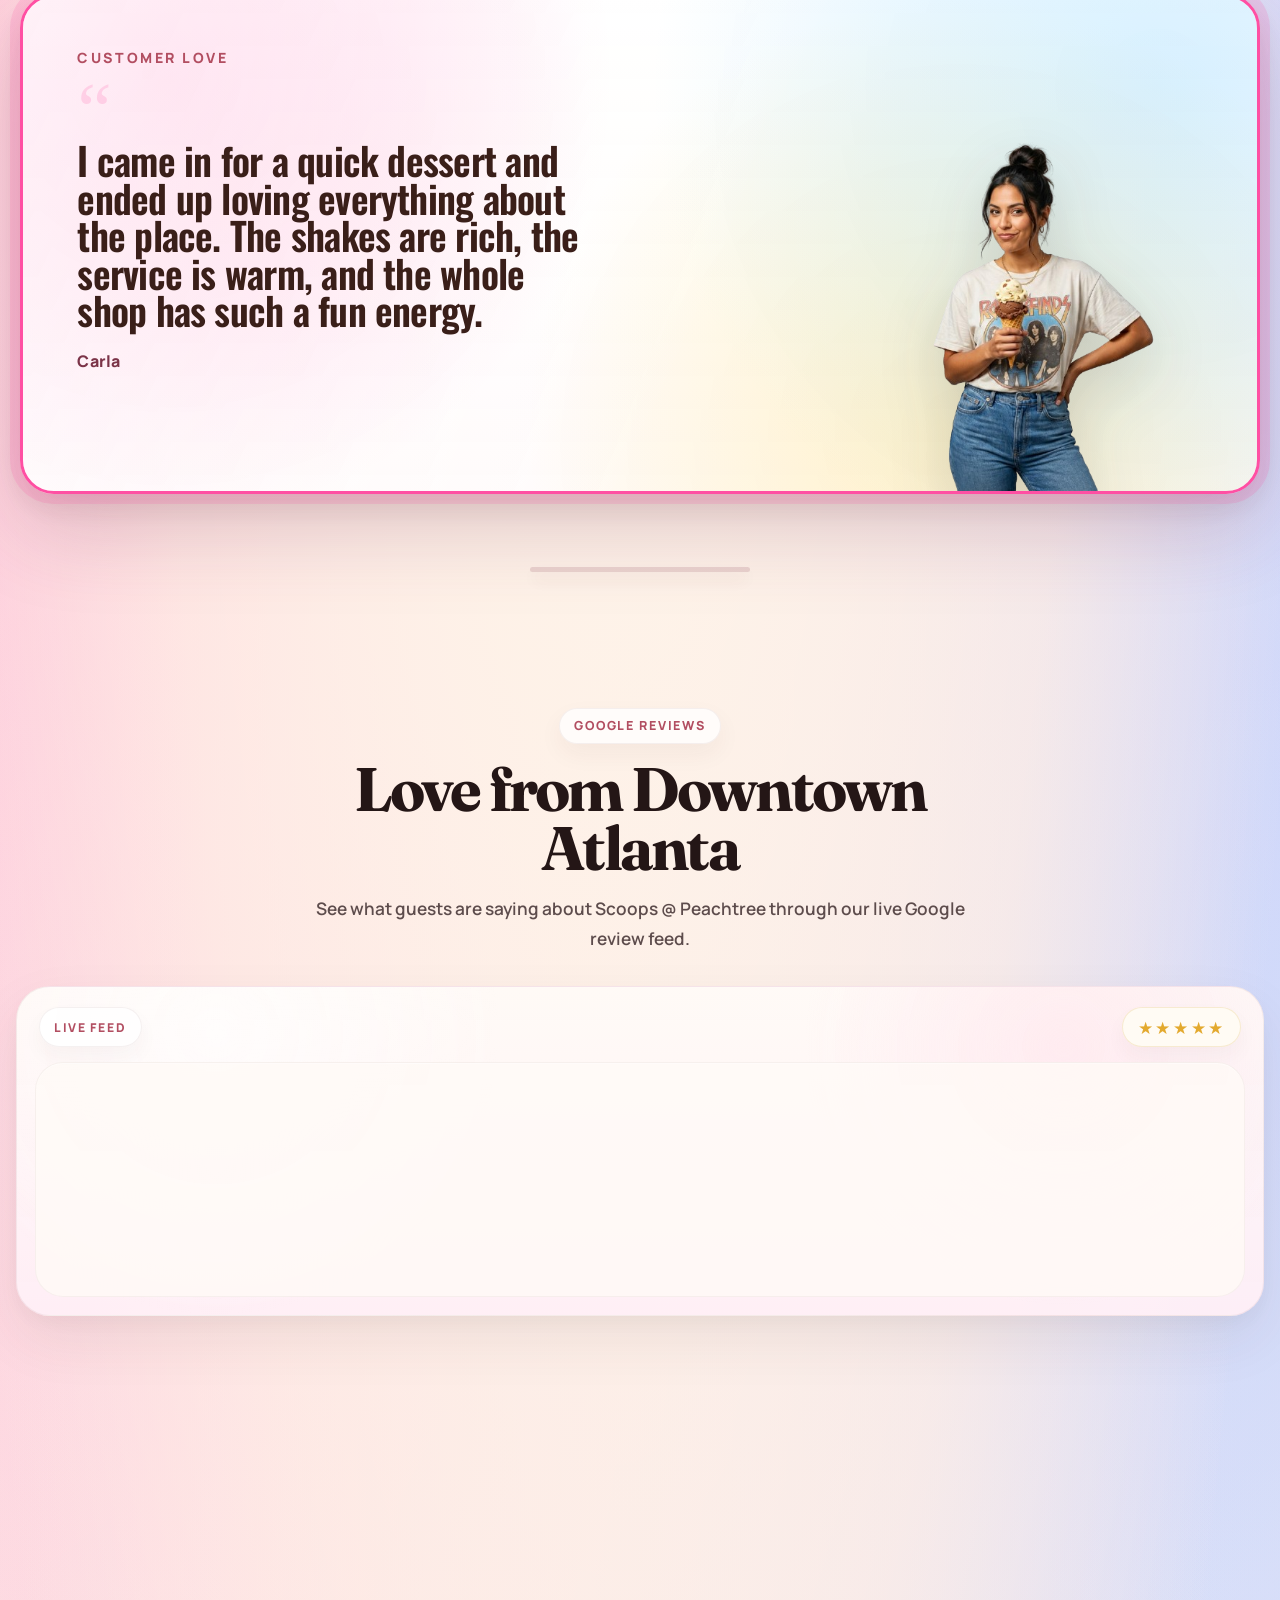
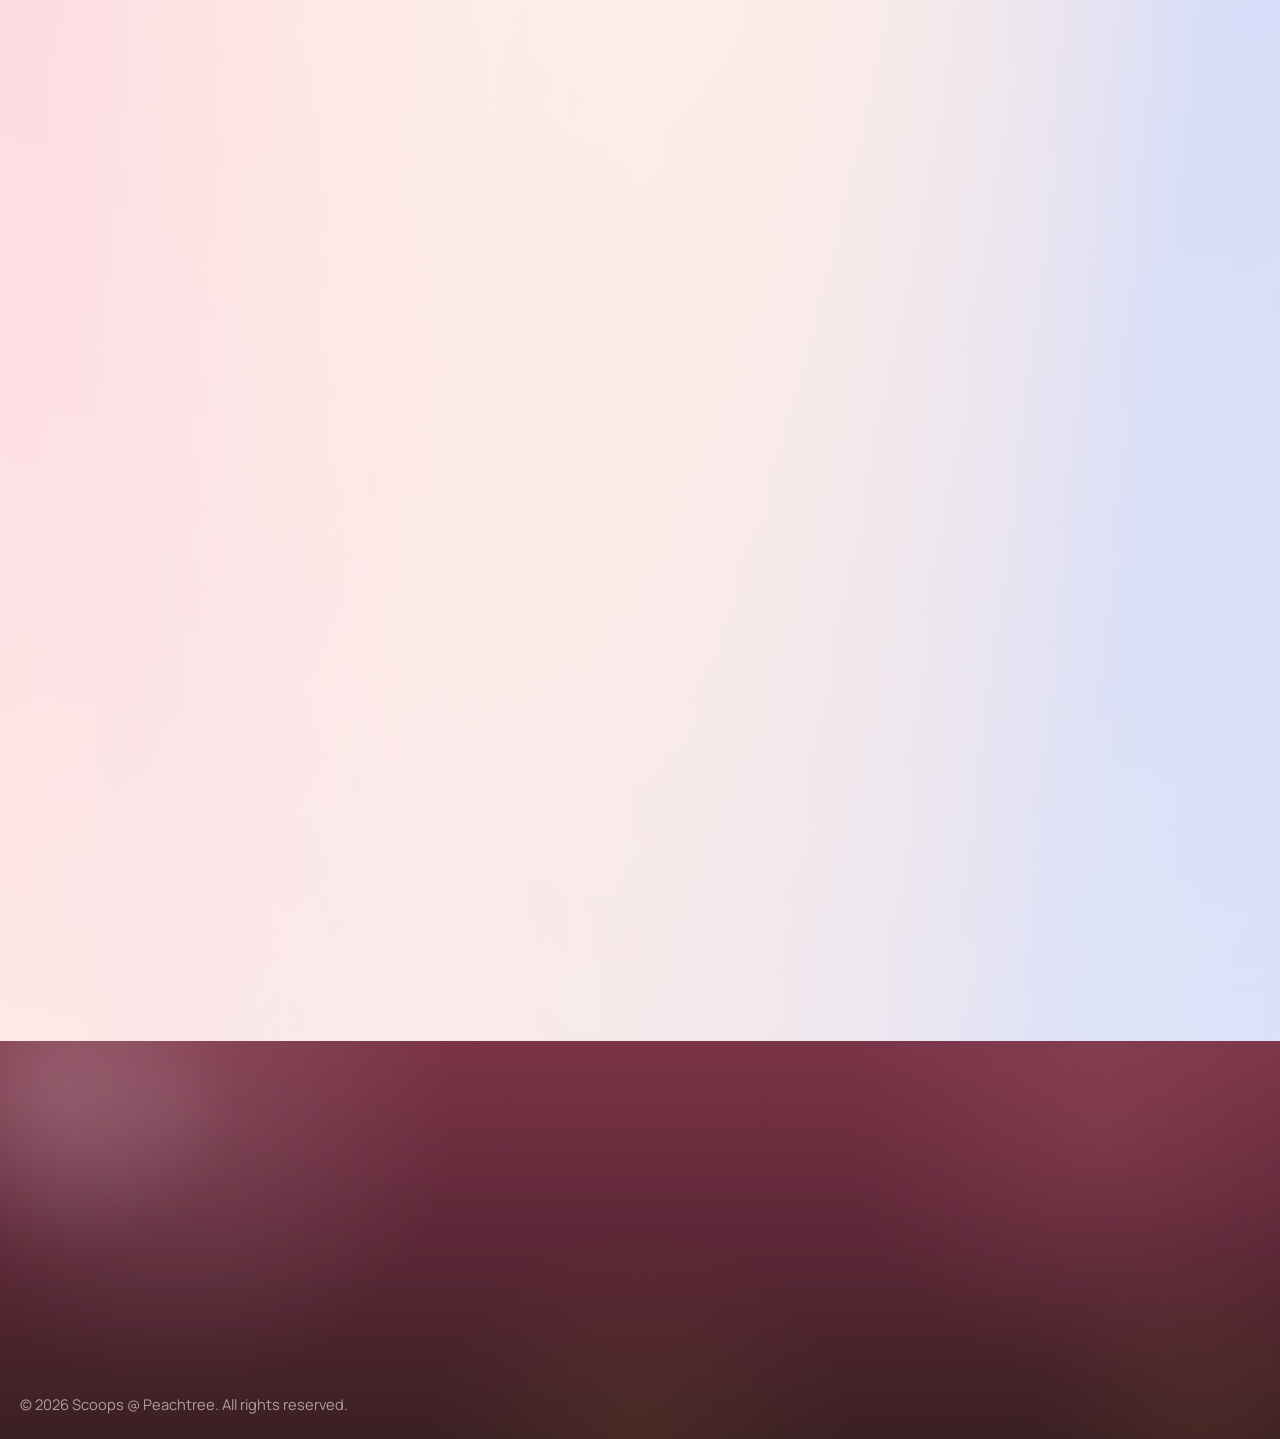
==== commit e64871b5: "changed file names" ====
--- a/index.html
+++ b/index.html
@@ -300,12 +300,12 @@
                 aria-label="Scoops ice cream mascot animation"
               >
                 <source
-                  src="./assets/mascot/Ice_Cream_Mascot_Animation-1%20copy.mov"
+                  src="./assets/mascot/Ice_Cream_Mascot_Animation.mov"
                   type='video/quicktime; codecs="hvc1"'
                 />
 
                 <source
-                  src="./assets/mascot/Ice_Cream_Mascot_Animation-webm.webm?v=22"
+                  src="./assets/mascot/Ice_Cream_Mascot_Animation.webm?v=22"
                   type='video/webm; codecs="vp9"'
                 />
 
